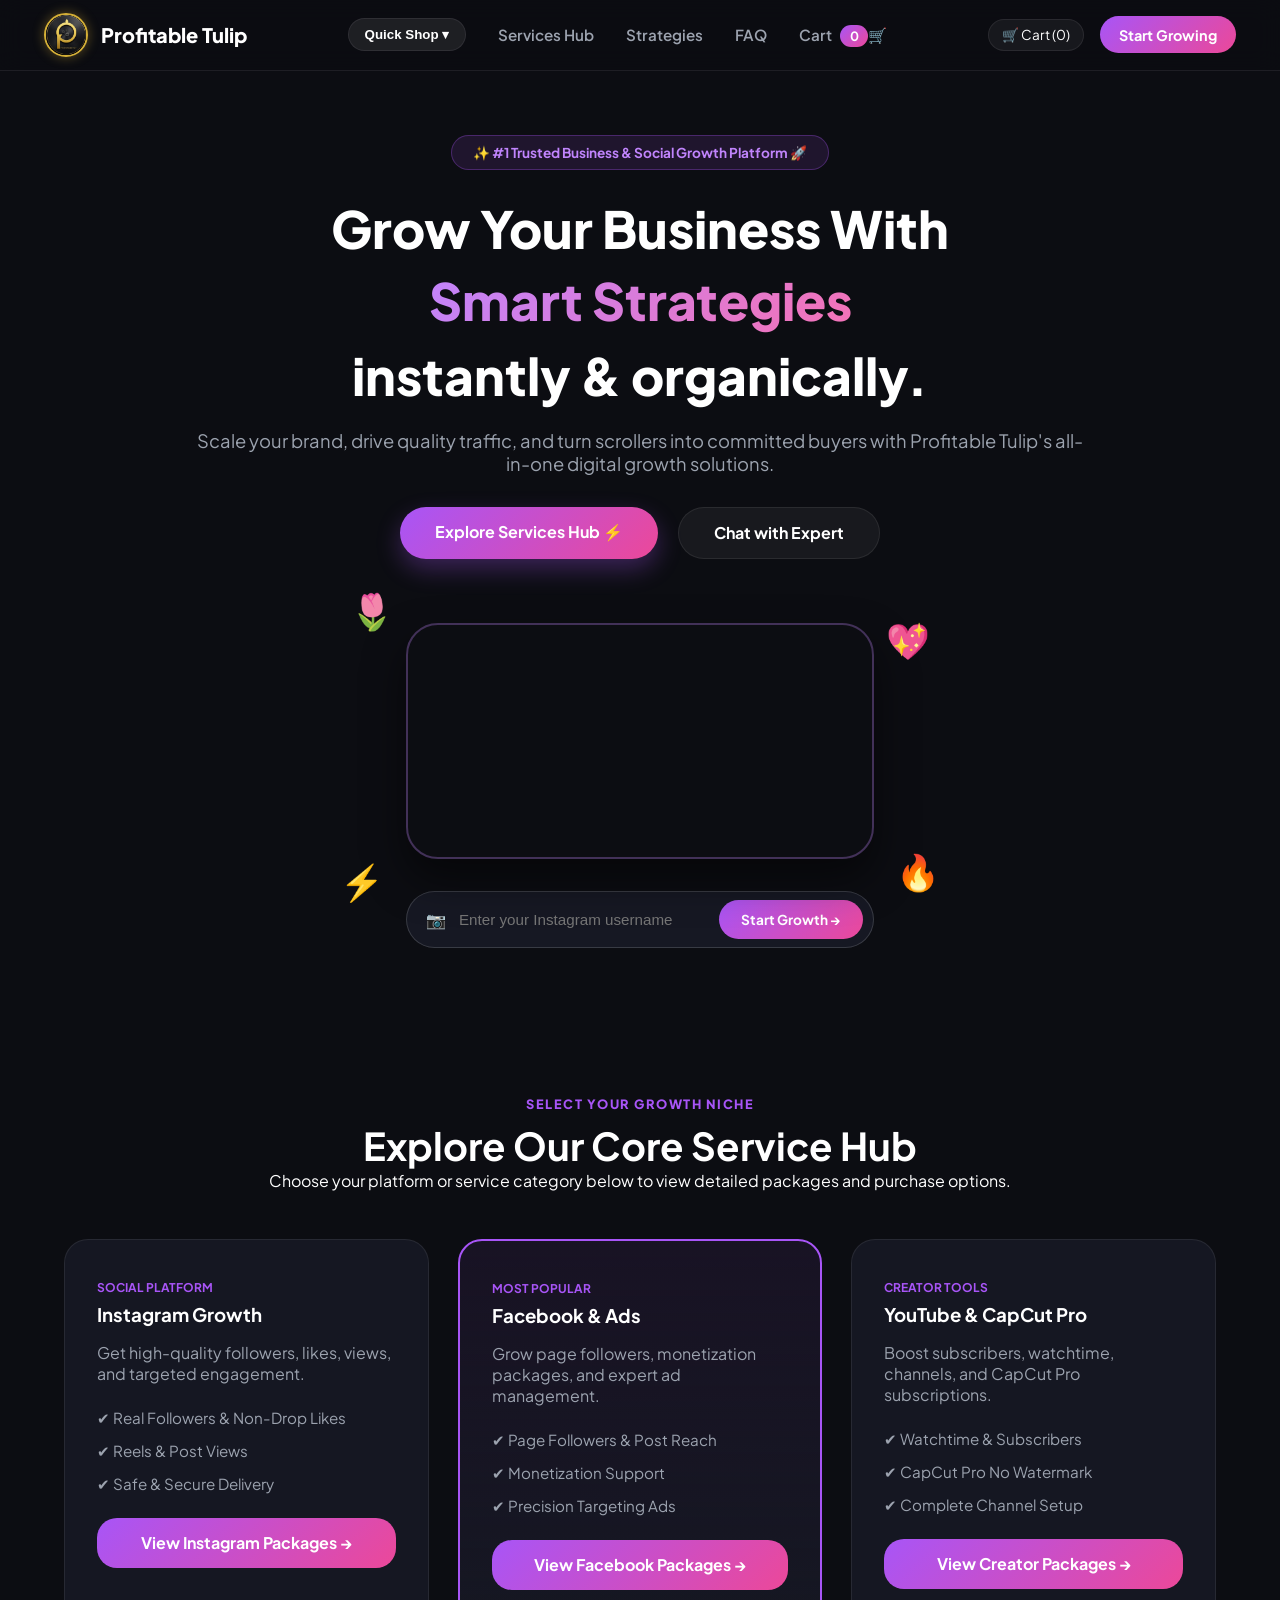
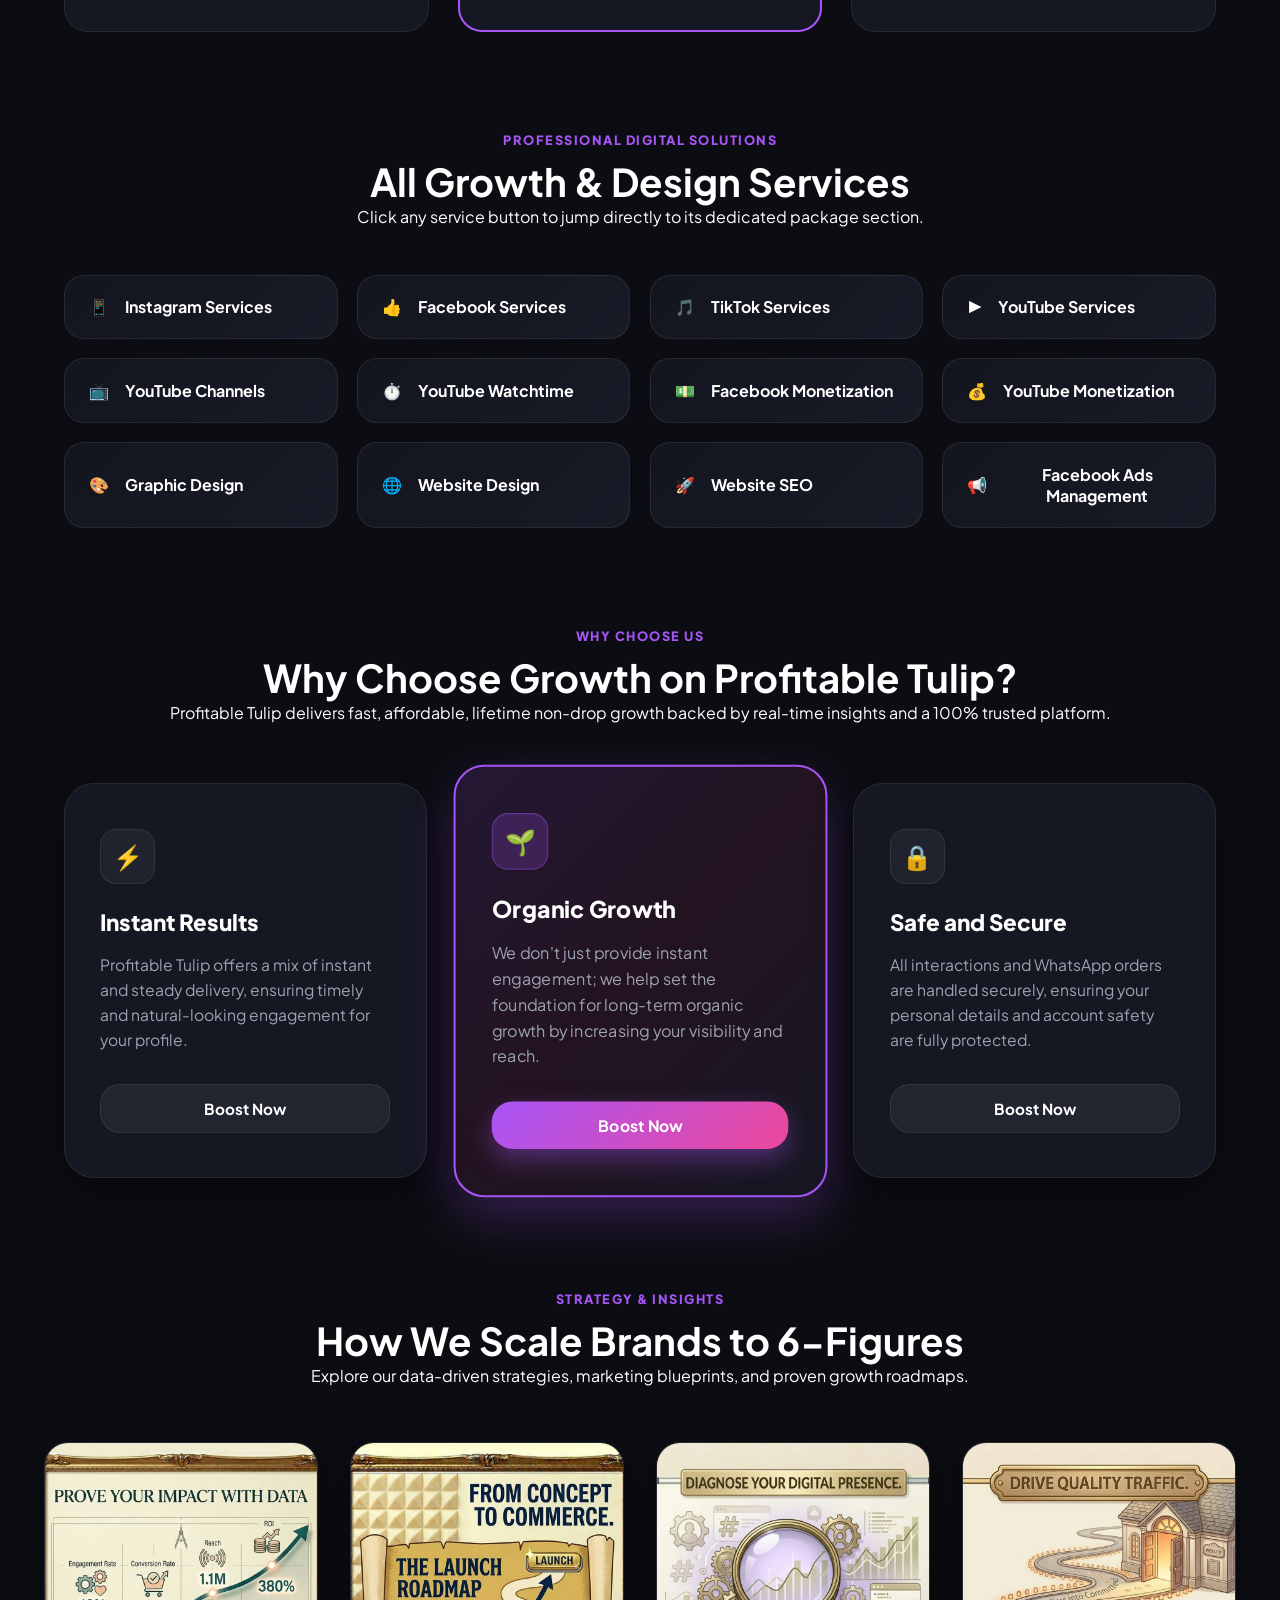
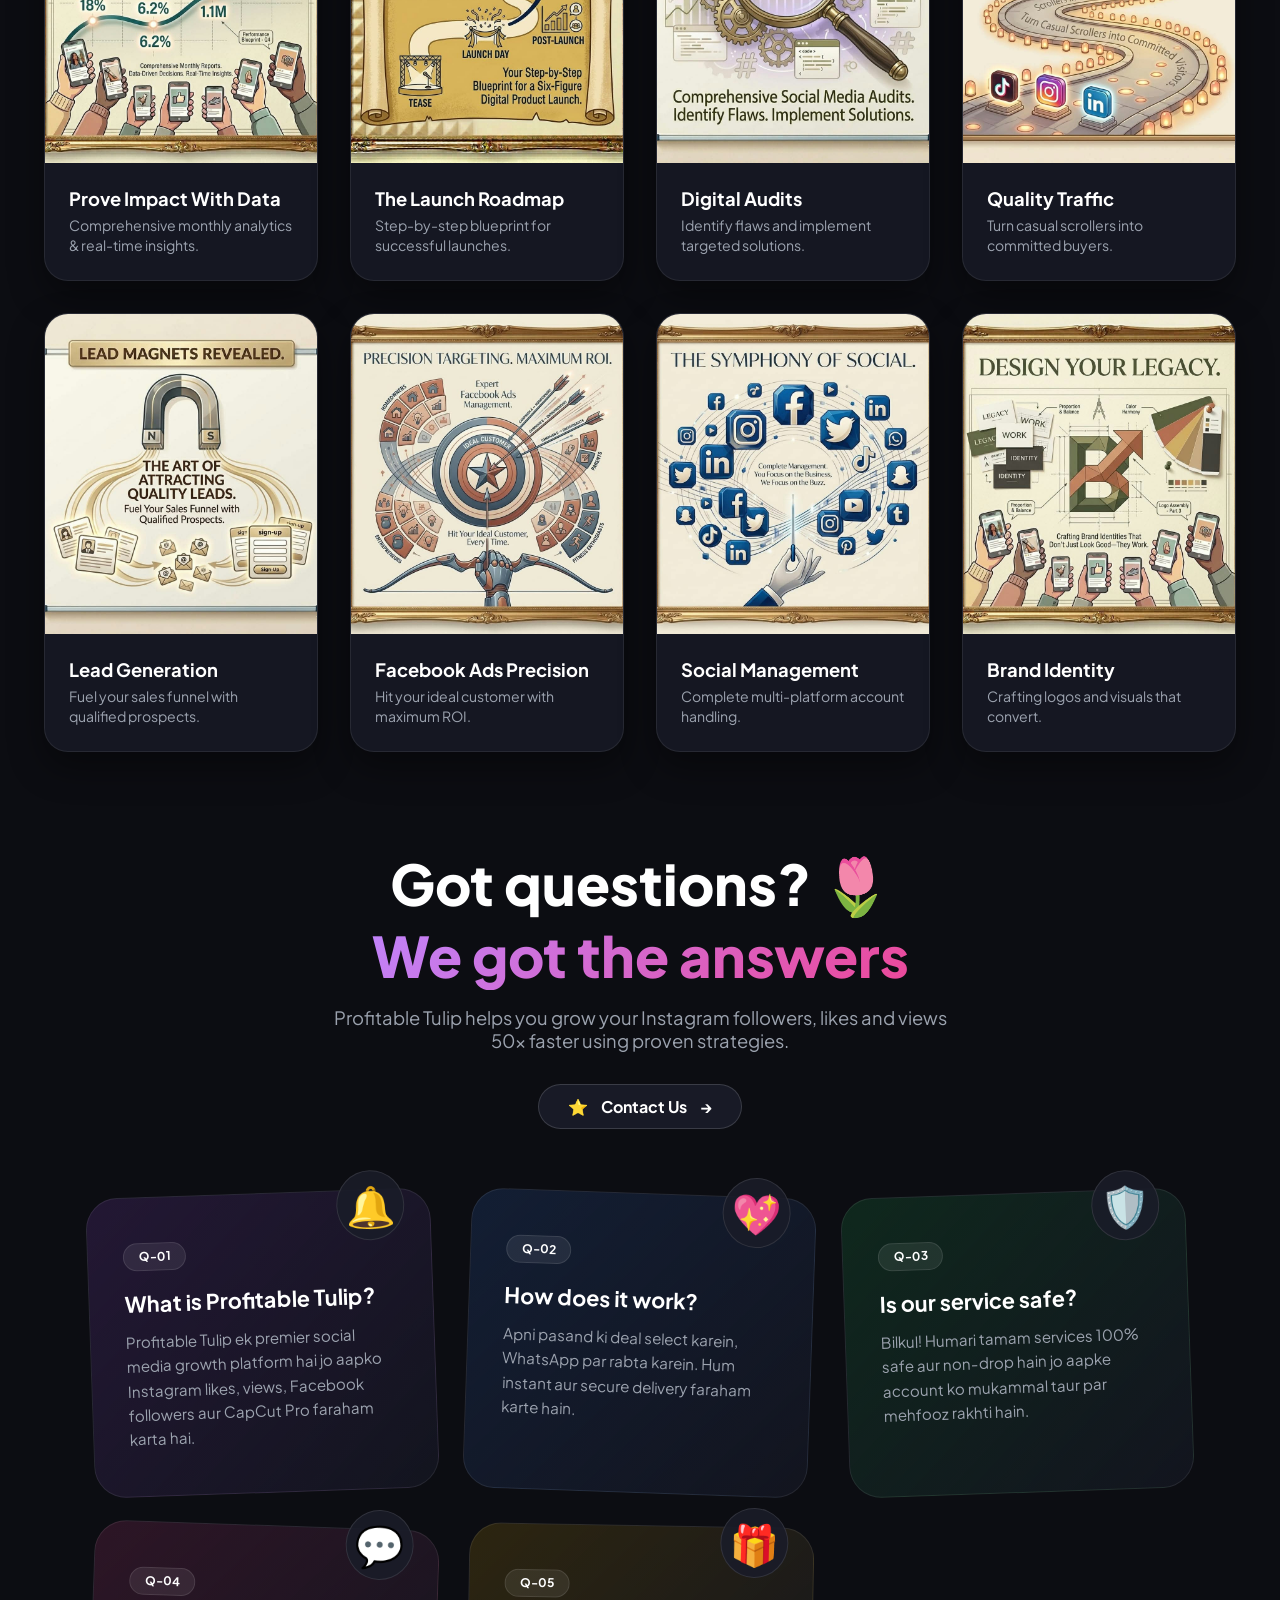
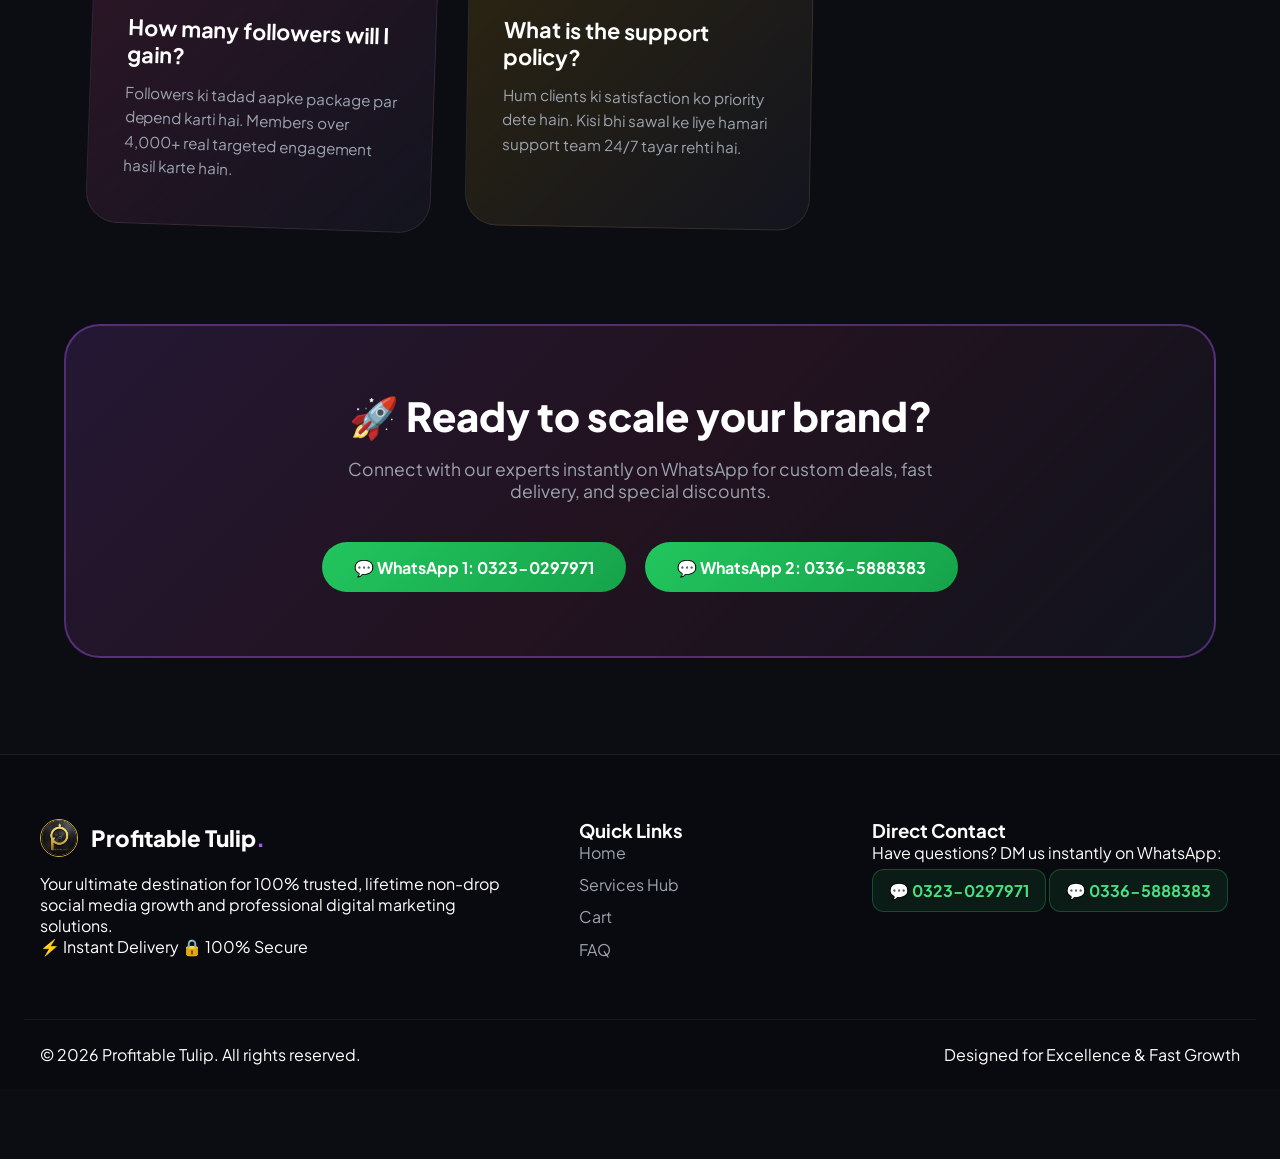
==== index.html @ 0162b762 "Update index.html" ====
<!DOCTYPE html>
<html lang="en">
<head>
  <meta charset="UTF-8">
  <meta name="viewport" content="width=device-width, initial-scale=1.0">
  <title>Profitable Tulip | Boost Your Social Media Growth</title>
  <link rel="stylesheet" href="style.css">
  <link rel="preconnect" href="https://fonts.googleapis.com">
  <link rel="preconnect" href="https://fonts.gstatic.com" crossorigin>
  <link href="https://fonts.googleapis.com/css2?family=Plus+Jakarta+Sans:wght@400;500;600;700;800&display=swap" rel="stylesheet">
</head>
<body>

  <!-- Navigation -->
  <header>
    <nav class="nav-container">
      <a href="index.html" class="logo-link">
        <div class="logo">
          <!-- Exact Logo Image -->
          <img src="logo.png" alt="Profitable Tulip Logo" class="brand-logo-img">
          <h2>Profitable Tulip</h2>
        </div>
      </a>

      <!-- Mobile Menu Hamburger Button -->
      <button class="mobile-menu-btn" id="mobile-menu-toggle" aria-label="Toggle Navigation">
        <span></span>
        <span></span>
        <span></span>
      </button>

      <div class="nav-links" id="nav-menu">
        <div class="dropdown">
          <button class="dropbtn">Quick Shop ▾</button>
          <div class="dropdown-content">
            <a href="services.html" class="service-box"><span>📱</span> Instagram Services</a>
            <a href="services.html" class="service-box"><span>👍</span> Facebook Services</a>
            <a href="services.html" class="service-box"><span>🎵</span> TikTok Services</a>
            <a href="services.html" class="service-box"><span>▶️</span> YouTube Services</a>
          </div>
        </div>
        <a href="services.html">Services Hub</a>
        <a href="#poster-gallery">Strategies</a>
        <a href="#faq">FAQ</a>
        <a href="cart.html">Cart <span id="cart-counter" class="cart-count-badge">0</span>🛒</a>
        <a href="https://wa.me/923230297971" target="_blank" class="mobile-cta-btn">Start Growing ⚡</a>
      </div>

      <div class="header-actions">
        <a href="cart.html" class="rating-badge" style="text-decoration: none; color: #fff;">🛒 Cart (<span id="cart-counter-2">0</span>)</a>
        <a href="https://wa.me/923230297971" target="_blank" class="btn-primary">Start Growing</a>
      </div>
    </nav>
  </header>

  <main id="main">
    
    <!-- Hero Section -->
    <section class="hero-section">
      <div class="hero-content">
        <div class="hero-badge">✨ #1 Trusted Business & Social Growth Platform 🚀</div>
        
        <h1 class="hero-flip-title">
          <span class="title-top">Grow Your Business With</span>
          <div class="flip-container">
            <span class="flip-text active">Smart Strategies</span>
            <span class="flip-text">Verified Reach</span>
            <span class="flip-text">High-End Branding</span>
            <span class="flip-text">Expert Marketing</span>
          </div>
          <span class="title-bottom">instantly & organically.</span>
        </h1>

        <p>Scale your brand, drive quality traffic, and turn scrollers into committed buyers with Profitable Tulip's all-in-one digital growth solutions.</p>

        <div class="hero-cta-group">
          <a href="#services-category" class="btn-hero-primary">Explore Services Hub ⚡</a>
          <a href="https://wa.me/923230297971" target="_blank" class="btn-hero-secondary">Chat with Expert</a>
        </div>

        <!-- 3D Video Replacement Section -->
        <div class="interactive-mockup-wrapper" style="margin-top: 3rem;">
          <div class="floating-element shape-1">🌷</div>
          <div class="floating-element heart-1">💖</div>
          <div class="floating-element shape-2">⚡</div>
          <div class="floating-element heart-2">🔥</div>

          <div class="phone-mockup-card" style="padding: 0; overflow: hidden; background: transparent; border: 2px solid rgba(192, 132, 252, 0.3); box-shadow: 0 20px 40px rgba(0,0,0,0.5);">
            <video autoplay muted loop playsinline style="width: 100%; height: auto; display: block; border-radius: 16px;">
              <source src="WhatsApp Video 2026-11-03 at 3.28.57 PM.mp4" type="video/mp4">
              Your browser does not support the video tag.
            </video>
          </div>

          <div class="growth-input-box" style="margin-top: 2rem;">
            <span>📷</span>
            <input type="text" placeholder="Enter your Instagram username">
            <a href="https://wa.me/923230297971" target="_blank" class="input-btn">Start Growth →</a>
          </div>
        </div>

      </div>
    </section>

    <!-- Interactive Services Category Hub -->
    <section id="services-category" class="pricing-section">
      <div class="section-header">
        <span class="sub-title">SELECT YOUR GROWTH NICHE</span>
        <h2>Explore Our Core Service Hub</h2>
        <p>Choose your platform or service category below to view detailed packages and purchase options.</p>
      </div>

      <div class="pricing-grid">
        <div class="price-card">
          <div class="card-tag">SOCIAL PLATFORM</div>
          <h3>Instagram Growth</h3>
          <p style="color: var(--text-gray); margin: 1rem 0;">Get high-quality followers, likes, views, and targeted engagement.</p>
          <ul style="text-align: left; margin: 1.5rem 0;">
            <li>✔ Real Followers & Non-Drop Likes</li>
            <li>✔ Reels & Post Views</li>
            <li>✔ Safe & Secure Delivery</li>
          </ul>
          <a href="services.html" class="card-btn primary">View Instagram Packages →</a>
        </div>

        <div class="price-card featured">
          <div class="card-tag popular">MOST POPULAR</div>
          <h3>Facebook & Ads</h3>
          <p style="color: var(--text-gray); margin: 1rem 0;">Grow page followers, monetization packages, and expert ad management.</p>
          <ul style="text-align: left; margin: 1.5rem 0;">
            <li>✔ Page Followers & Post Reach</li>
            <li>✔ Monetization Support</li>
            <li>✔ Precision Targeting Ads</li>
          </ul>
          <a href="services.html" class="card-btn primary">View Facebook Packages →</a>
        </div>

        <div class="price-card">
          <div class="card-tag">CREATOR TOOLS</div>
          <h3>YouTube & CapCut Pro</h3>
          <p style="color: var(--text-gray); margin: 1rem 0;">Boost subscribers, watchtime, channels, and CapCut Pro subscriptions.</p>
          <ul style="text-align: left; margin: 1.5rem 0;">
            <li>✔ Watchtime & Subscribers</li>
            <li>✔ CapCut Pro No Watermark</li>
            <li>✔ Complete Channel Setup</li>
          </ul>
          <a href="services.html" class="card-btn primary">View Creator Packages →</a>
        </div>
      </div>
    </section>

    <!-- Clickable All Services Navigation Section -->
    <section id="other-services" class="services-section-beautified">
      <div class="section-header">
        <span class="sub-title">PROFESSIONAL DIGITAL SOLUTIONS</span>
        <h2>All Growth & Design Services</h2>
        <p>Click any service button to jump directly to its dedicated package section.</p>
      </div>
      <div class="services-modern-grid">
        <a href="services.html" class="service-box"><span>📱</span> Instagram Services</a>
        <a href="services.html" class="service-box"><span>👍</span> Facebook Services</a>
        <a href="services.html" class="service-box"><span>🎵</span> TikTok Services</a>
        <a href="services.html" class="service-box"><span>▶️</span> YouTube Services</a>
        <a href="services.html" class="service-box"><span>📺</span> YouTube Channels</a>
        <a href="services.html" class="service-box"><span>⏱️</span> YouTube Watchtime</a>
        <a href="services.html" class="service-box"><span>💵</span> Facebook Monetization</a>
        <a href="services.html" class="service-box"><span>💰</span> YouTube Monetization</a>
        <a href="services.html" class="service-box"><span>🎨</span> Graphic Design</a>
        <a href="services.html" class="service-box"><span>🌐</span> Website Design</a>
        <a href="services.html" class="service-box"><span>🚀</span> Website SEO</a>
        <a href="services.html" class="service-box"><span>📢</span> Facebook Ads Management</a>
      </div>
    </section>

    <!-- Why Choose Profitable Tulip Section -->
    <section class="why-choose-section">
      <div class="section-header">
        <span class="sub-title">WHY CHOOSE US</span>
        <h2>Why Choose Growth on Profitable Tulip?</h2>
        <p>Profitable Tulip delivers fast, affordable, lifetime non-drop growth backed by real-time insights and a 100% trusted platform.</p>
      </div>

      <div class="why-choose-grid">
        <div class="why-card">
          <div class="why-icon-box">⚡</div>
          <h3>Instant Results</h3>
          <p>Profitable Tulip offers a mix of instant and steady delivery, ensuring timely and natural-looking engagement for your profile.</p>
          <a href="https://wa.me/923230297971" target="_blank" class="why-btn">Boost Now</a>
        </div>

        <div class="why-card featured-glow">
          <div class="why-icon-box highlight-icon">🌱</div>
          <h3>Organic Growth</h3>
          <p>We don't just provide instant engagement; we help set the foundation for long-term organic growth by increasing your visibility and reach.</p>
          <a href="https://wa.me/923230297971" target="_blank" class="why-btn primary-btn">Boost Now</a>
        </div>

        <div class="why-card">
          <div class="why-icon-box">🔒</div>
          <h3>Safe and Secure</h3>
          <p>All interactions and WhatsApp orders are handled securely, ensuring your personal details and account safety are fully protected.</p>
          <a href="https://wa.me/923230297971" target="_blank" class="why-btn">Boost Now</a>
        </div>
      </div>
    </section>

    <!-- Poster Gallery Showcase (All 8 Posters) -->
    <section id="poster-gallery" class="gallery-showcase-section">
      <div class="section-header">
        <span class="sub-title">STRATEGY & INSIGHTS</span>
        <h2>How We Scale Brands to 6-Figures</h2>
        <p>Explore our data-driven strategies, marketing blueprints, and proven growth roadmaps.</p>
      </div>

      <div class="poster-gallery-grid">
        <div class="poster-card">
          <div class="poster-img-wrapper"><img src="poster1.jpg" alt="Prove Impact With Data"></div>
          <div class="poster-info"><h3>Prove Impact With Data</h3><p>Comprehensive monthly analytics & real-time insights.</p></div>
        </div>

        <div class="poster-card">
          <div class="poster-img-wrapper"><img src="poster2.jpg" alt="The Launch Roadmap"></div>
          <div class="poster-info"><h3>The Launch Roadmap</h3><p>Step-by-step blueprint for successful launches.</p></div>
        </div>

        <div class="poster-card">
          <div class="poster-img-wrapper"><img src="poster3.jpg" alt="Digital Audits"></div>
          <div class="poster-info"><h3>Digital Audits</h3><p>Identify flaws and implement targeted solutions.</p></div>
        </div>

        <div class="poster-card">
          <div class="poster-img-wrapper"><img src="poster4.jpg" alt="Quality Traffic"></div>
          <div class="poster-info"><h3>Quality Traffic</h3><p>Turn casual scrollers into committed buyers.</p></div>
        </div>

        <div class="poster-card">
          <div class="poster-img-wrapper"><img src="poster5.jpg" alt="Lead Generation"></div>
          <div class="poster-info"><h3>Lead Generation</h3><p>Fuel your sales funnel with qualified prospects.</p></div>
        </div>

        <div class="poster-card">
          <div class="poster-img-wrapper"><img src="poster6.jpg" alt="Facebook Ads Precision"></div>
          <div class="poster-info"><h3>Facebook Ads Precision</h3><p>Hit your ideal customer with maximum ROI.</p></div>
        </div>

        <div class="poster-card">
          <div class="poster-img-wrapper"><img src="poster7.jpg" alt="Social Management"></div>
          <div class="poster-info"><h3>Social Management</h3><p>Complete multi-platform account handling.</p></div>
        </div>

        <div class="poster-card">
          <div class="poster-img-wrapper"><img src="poster8.jpg" alt="Brand Identity"></div>
          <div class="poster-info"><h3>Brand Identity</h3><p>Crafting logos and visuals that convert.</p></div>
        </div>
      </div>
    </section>

    <!-- FAQ Section -->
    <section id="faq" class="upgrow-faq-section">
      <div class="faq-main-header">
        <h2>Got questions? <span class="badge-icon">🌷</span><br>
          <span class="circled-text">We got the answers</span>
        </h2>
        <p>Profitable Tulip helps you grow your Instagram followers, likes and views 50x faster using proven strategies.</p>
        
        <div class="faq-contact-pill">
          <span class="star-icon">⭐</span>
          <span>Contact Us</span>
          <span class="arrow-icon">→</span>
        </div>
      </div>

      <div class="upgrow-cards-wrapper">
        <div class="upgrow-card card-rotate-left bg-light-purple">
          <div class="floating-badge-3d">🔔</div>
          <div class="q-pill">Q-01</div>
          <h3>What is Profitable Tulip?</h3>
          <p>Profitable Tulip ek premier social media growth platform hai jo aapko Instagram likes, views, Facebook followers aur CapCut Pro faraham karta hai.</p>
        </div>

        <div class="upgrow-card card-rotate-right bg-light-blue">
          <div class="floating-badge-3d">💖</div>
          <div class="q-pill">Q-02</div>
          <h3>How does it work?</h3>
          <p>Apni pasand ki deal select karein, WhatsApp par rabta karein. Hum instant aur secure delivery faraham karte hain.</p>
        </div>

        <div class="upgrow-card card-rotate-left bg-light-green">
          <div class="floating-badge-3d">🛡️</div>
          <div class="q-pill">Q-03</div>
          <h3>Is our service safe?</h3>
          <p>Bilkul! Humari tamam services 100% safe aur non-drop hain jo aapke account ko mukammal taur par mehfooz rakhti hain.</p>
        </div>

        <div class="upgrow-card card-rotate-right bg-light-pink">
          <div class="floating-badge-3d">💬</div>
          <div class="q-pill">Q-04</div>
          <h3>How many followers will I gain?</h3>
          <p>Followers ki tadad aapke package par depend karti hai. Members over 4,000+ real targeted engagement hasil karte hain.</p>
        </div>

        <div class="upgrow-card card-rotate-center bg-light-cream">
          <div class="floating-badge-3d">🎁</div>
          <div class="q-pill">Q-05</div>
          <h3>What is the support policy?</h3>
          <p>Hum clients ki satisfaction ko priority dete hain. Kisi bhi sawal ke liye hamari support team 24/7 tayar rehti hai.</p>
        </div>
      </div>
    </section>

    <!-- CTA Section -->
    <section class="cta-beautified-section">
      <div class="cta-beautified-card">
        <h2>🚀 Ready to scale your brand?</h2>
        <p>Connect with our experts instantly on WhatsApp for custom deals, fast delivery, and special discounts.</p>
        <div class="cta-buttons-flex">
          <a href="https://wa.me/923230297971" target="_blank" class="cta-whatsapp-pill">💬 WhatsApp 1: 0323-0297971</a>
          <a href="https://wa.me/923365888383" target="_blank" class="cta-whatsapp-pill">💬 WhatsApp 2: 0336-5888383</a>
        </div>
      </div>
    </section>
  </main>

  <!-- Footer -->
  <footer class="modern-footer">
    <div class="footer-container">
      <div class="footer-brand-col">
        <div class="footer-logo">
          <img src="logo.png" alt="Logo" class="footer-logo-img">
          <h2>Profitable Tulip<span class="dot">.</span></h2>
        </div>
        <p>Your ultimate destination for 100% trusted, lifetime non-drop social media growth and professional digital marketing solutions.</p>
        <div class="footer-social-badges">
          <span class="badge-tag">⚡ Instant Delivery</span>
          <span class="badge-tag">🔒 100% Secure</span>
        </div>
      </div>

      <div class="footer-links-col">
        <h3>Quick Links</h3>
        <ul>
          <li><a href="index.html">Home</a></li>
          <li><a href="services.html">Services Hub</a></li>
          <li><a href="cart.html">Cart</a></li>
          <li><a href="#faq">FAQ</a></li>
        </ul>
      </div>

      <div class="footer-contact-col">
        <h3>Direct Contact</h3>
        <p class="footer-desc">Have questions? DM us instantly on WhatsApp:</p>
        <div class="footer-whatsapp-box">
          <a href="https://wa.me/923230297971" target="_blank" class="footer-wa-link">💬 0323-0297971</a>
          <a href="https://wa.me/923365888383" target="_blank" class="footer-wa-link">💬 0336-5888383</a>
        </div>
      </div>
    </div>

    <div class="footer-bottom">
      <div class="footer-bottom-container">
        <p>&copy; 2026 Profitable Tulip. All rights reserved.</p>
        <p class="designer-credit">Designed for Excellence & Fast Growth</p>
      </div>
    </div>
  </footer>

  <script src="script.js"></script>
</body>
</html>
---- style.css ----
:root {
  --bg-main: #0c0d12;
  --bg-card: #151722;
  --primary-glow: #a855f7;
  --pink-glow: #ec4899;
  --gold-primary: #d4af37;
  --gold-glow: #facc15;
  --text-white: #ffffff;
  --text-gray: #9ca3af;
  --border-light: rgba(255, 255, 255, 0.08);
}

* {
  margin: 0;
  padding: 0;
  box-sizing: border-box;
}

body {
  font-family: 'Plus Jakarta Sans', sans-serif;
  background-color: var(--bg-main);
  color: var(--text-white);
  padding-bottom: 70px;
  overflow-x: hidden;
}

/* Header & Navbar */
header {
  position: sticky;
  top: 0;
  z-index: 1000;
  background: rgba(12, 13, 18, 0.92);
  backdrop-filter: blur(12px);
  border-bottom: 1px solid var(--border-light);
}

.nav-container {
  max-width: 1240px;
  margin: 0 auto;
  padding: 0.8rem 1.5rem;
  display: flex;
  align-items: center;
  justify-content: space-between;
}

.logo-link { text-decoration: none; }
.logo { display: flex; align-items: center; gap: 0.8rem; }
.logo h2 { font-size: 1.25rem; font-weight: 800; color: #fff; }

/* Gold Circle Logo Styling */
.gold-circle-logo {
  width: 44px;
  height: 44px;
  border-radius: 50%;
  background: radial-gradient(circle, #2a2208 0%, #0d0b03 100%);
  border: 2px solid var(--gold-primary);
  box-shadow: 0 0 12px rgba(212, 175, 55, 0.4);
  display: flex;
  align-items: center;
  justify-content: center;
  position: relative;
  flex-shrink: 0;
}

.gold-circle-logo.mini {
  width: 36px;
  height: 36px;
  border-width: 1.5px;
}

.logo-inner-badge {
  display: flex;
  align-items: center;
  justify-content: center;
  position: relative;
}

.logo-arrow {
  position: absolute;
  top: -12px;
  color: var(--gold-glow);
  font-size: 0.75rem;
  font-weight: 900;
}

.logo-p-symbol {
  font-family: 'Plus Jakarta Sans', sans-serif;
  font-weight: 900;
  font-size: 1.3rem;
  background: linear-gradient(135deg, #ffe58f, #d4af37);
  -webkit-background-clip: text;
  -webkit-text-fill-color: transparent;
  line-height: 1;
}

.social-mini-icons {
  position: absolute;
  display: flex;
  gap: 1px;
  font-size: 0.4rem;
  opacity: 0.8;
  bottom: -6px;
}

/* Nav Links & Desktop Actions */
.nav-links {
  display: flex;
  align-items: center;
  gap: 2rem;
}

.nav-links a {
  color: var(--text-gray);
  text-decoration: none;
  font-weight: 600;
  font-size: 0.95rem;
  transition: 0.2s;
}

.nav-links a:hover { color: #fff; }

.mobile-cta-btn { display: none; }

.dropdown { position: relative; display: inline-block; }
.dropbtn {
  background: rgba(255, 255, 255, 0.08);
  color: #fff;
  padding: 0.5rem 1rem;
  border-radius: 20px;
  border: 1px solid var(--border-light);
  font-weight: 600;
  cursor: pointer;
}
.dropdown-content {
  display: none;
  position: absolute;
  background-color: #1a1c29;
  min-width: 200px;
  border-radius: 16px;
  padding: 0.8rem;
  box-shadow: 0 10px 30px rgba(0,0,0,0.5);
  border: 1px solid var(--border-light);
  top: 100%;
  left: 0;
  z-index: 100;
}
.dropdown:hover .dropdown-content { display: block; }
.dropdown-content a {
  padding: 0.6rem 0.8rem;
  display: block;
  border-radius: 8px;
  color: var(--text-gray);
  text-decoration: none;
}
.dropdown-content a:hover { background: rgba(255, 255, 255, 0.05); color: #fff; }

.header-actions { display: flex; align-items: center; gap: 1rem; }
.rating-badge {
  background: rgba(255, 255, 255, 0.05);
  border: 1px solid var(--border-light);
  padding: 0.4rem 0.8rem;
  border-radius: 20px;
  font-size: 0.85rem;
}
.btn-primary {
  background: linear-gradient(135deg, var(--primary-glow), var(--pink-glow));
  color: #fff;
  padding: 0.6rem 1.2rem;
  border-radius: 20px;
  text-decoration: none;
  font-weight: 700;
  font-size: 0.9rem;
}

/* Mobile Hamburger Toggle Button */
.mobile-menu-btn {
  display: none;
  background: transparent;
  border: none;
  cursor: pointer;
  flex-direction: column;
  gap: 5px;
  padding: 5px;
  z-index: 1001;
}

.mobile-menu-btn span {
  width: 25px;
  height: 3px;
  background-color: var(--text-white);
  border-radius: 2px;
  transition: all 0.3s ease;
}

.mobile-menu-btn.active span:nth-child(1) { transform: translateY(8px) rotate(45deg); }
.mobile-menu-btn.active span:nth-child(2) { opacity: 0; }
.mobile-menu-btn.active span:nth-child(3) { transform: translateY(-8px) rotate(-45deg); }

/* --- Hero Title & Flip Container Fix --- */
.hero-section {
  padding: 4rem 1.5rem 3rem;
  text-align: center;
  max-width: 950px;
  margin: 0 auto;
}

.hero-badge {
  display: inline-block;
  background: rgba(168, 85, 247, 0.12);
  color: #c084fc;
  border: 1px solid rgba(168, 85, 247, 0.3);
  padding: 0.5rem 1.3rem;
  border-radius: 30px;
  font-size: 0.85rem;
  font-weight: 700;
  margin-bottom: 1.5rem;
}

.hero-flip-title {
  font-size: 3.2rem;
  font-weight: 800;
  line-height: 1.35;
  color: #fff;
  margin-bottom: 1.2rem;
  display: flex;
  flex-direction: column;
  align-items: center;
  justify-content: center;
  width: 100%;
}

.title-top, .title-bottom {
  display: block;
  white-space: normal;
}

.flip-container {
  display: block;
  position: relative;
  height: 1.4em;
  width: 100%;
  max-width: 600px;
  margin: 0.2rem auto;
  overflow: visible;
}

.flip-wrapper {
  display: inline-block;
  position: relative;
  color: #c084fc;
  min-width: 340px;
  text-align: left;
  vertical-align: bottom;
  height: 1.3em;
  overflow: visible;
}

.flip-text {
  position: absolute;
  left: 50%;
  top: 0;
  transform: translate(-50%, 25px);
  opacity: 0;
  visibility: hidden;
  transition: opacity 0.5s ease-in-out, transform 0.5s ease-in-out;
  background: linear-gradient(135deg, #c084fc, #f472b6);
  -webkit-background-clip: text;
  -webkit-text-fill-color: transparent;
  white-space: nowrap;
  font-size: 3.2rem;
  font-weight: 800;
}

.flip-text.active {
  opacity: 1;
  visibility: visible;
  transform: translate(-50%, 0);
}

.hero-content p {
  color: var(--text-gray);
  font-size: 1.15rem;
  margin-bottom: 2rem;
}

.hero-cta-group {
  display: flex;
  gap: 1.2rem;
  justify-content: center;
  flex-wrap: wrap;
  margin-bottom: 2rem;
}

.btn-hero-primary {
  background: linear-gradient(135deg, var(--primary-glow), var(--pink-glow));
  color: #fff;
  padding: 0.9rem 2.2rem;
  border-radius: 30px;
  text-decoration: none;
  font-weight: 700;
  box-shadow: 0 10px 25px rgba(168, 85, 247, 0.3);
}

.btn-hero-secondary {
  background: rgba(255, 255, 255, 0.05);
  border: 1px solid var(--border-light);
  color: #fff;
  padding: 0.9rem 2.2rem;
  border-radius: 30px;
  text-decoration: none;
  font-weight: 700;
}

/* Interactive Mockup */
.interactive-mockup-wrapper {
  position: relative;
  max-width: 500px;
  margin: 0 auto;
  padding: 1rem;
}

.phone-mockup-card {
  background: #181a26;
  border: 2px solid rgba(168, 85, 247, 0.3);
  border-radius: 32px;
  padding: 2rem 1.5rem;
  box-shadow: 0 20px 50px rgba(0, 0, 0, 0.6);
  position: relative;
  z-index: 5;
}

.mockup-header { text-align: center; margin-bottom: 1.5rem; }
.mockup-avatar { display: flex; justify-content: center; margin-bottom: 0.5rem; }

.mockup-stats {
  display: flex;
  justify-content: space-around;
  border-top: 1px solid rgba(255, 255, 255, 0.08);
  padding-top: 1rem;
}
.mockup-stats div strong { display: block; font-size: 1rem; color: #fff; }
.mockup-stats div span { font-size: 0.75rem; color: var(--text-gray); }

.floating-element {
  position: absolute;
  font-size: 2.2rem;
  z-index: 10;
  pointer-events: none;
  transition: transform 0.1s ease-out;
}
.shape-1 { top: -20px; left: -40px; }
.heart-1 { top: 10px; right: -40px; }
.shape-2 { bottom: 60px; left: -50px; }
.heart-2 { bottom: 70px; right: -50px; }

.growth-input-box {
  margin-top: 2rem;
  background: rgba(24, 26, 38, 0.9);
  border: 1px solid rgba(255, 255, 255, 0.15);
  backdrop-filter: blur(10px);
  padding: 0.5rem 0.6rem 0.5rem 1.2rem;
  border-radius: 40px;
  display: flex;
  align-items: center;
  gap: 0.8rem;
}
.growth-input-box input {
  background: transparent;
  border: none;
  outline: none;
  color: #fff;
  width: 100%;
  font-size: 0.95rem;
}
.input-btn {
  background: linear-gradient(135deg, #a855f7, #ec4899);
  color: #fff;
  text-decoration: none;
  padding: 0.7rem 1.4rem;
  border-radius: 30px;
  font-weight: 700;
  font-size: 0.85rem;
  white-space: nowrap;
}

/* Pricing Sections */
.pricing-section { max-width: 1200px; margin: 5rem auto; padding: 0 1.5rem; }
.section-header { text-align: center; margin-bottom: 3rem; }
.sub-title { color: var(--primary-glow); font-size: 0.8rem; font-weight: 800; letter-spacing: 1.5px; }
.section-header h2 { font-size: 2.4rem; color: #fff; margin-top: 0.5rem; }

.pricing-grid {
  display: grid;
  grid-template-columns: repeat(auto-fit, minmax(300px, 1fr));
  gap: 1.8rem;
}

.price-card {
  background: var(--bg-card);
  border: 1px solid var(--border-light);
  border-radius: 24px;
  padding: 2.5rem 2rem;
  position: relative;
  transition: 0.3s;
}
.price-card:hover { border-color: var(--primary-glow); transform: translateY(-5px); }
.price-card.featured {
  border: 2px solid var(--primary-glow);
  background: linear-gradient(180deg, rgba(168, 85, 247, 0.08) 0%, var(--bg-card) 100%);
}
.card-tag { font-size: 0.75rem; font-weight: 700; color: var(--primary-glow); margin-bottom: 0.5rem; }
.price { font-size: 2.2rem; font-weight: 800; margin: 1rem 0; color: #fff; }
.price-card ul { list-style: none; margin-bottom: 2rem; }
.price-card ul li { margin-bottom: 0.8rem; color: var(--text-gray); font-size: 0.95rem; }

.card-btn {
  display: block;
  text-align: center;
  background: rgba(255, 255, 255, 0.08);
  color: #fff;
  padding: 0.9rem;
  border-radius: 20px;
  text-decoration: none;
  font-weight: 700;
}
.card-btn.primary { background: linear-gradient(135deg, var(--primary-glow), var(--pink-glow)); }

/* Services Section & Clickable Service Buttons */
.services-section-beautified { max-width: 1200px; margin: 6rem auto; padding: 0 1.5rem; text-align: center; }
.services-modern-grid {
  display: grid;
  grid-template-columns: repeat(auto-fit, minmax(260px, 1fr));
  gap: 1.2rem;
  margin-top: 3rem;
}

.service-box {
  background: linear-gradient(135deg, rgba(21, 23, 34, 0.8), rgba(26, 28, 41, 0.9));
  border: 1px solid var(--border-light);
  padding: 1.3rem 1.5rem;
  border-radius: 20px;
  font-size: 1rem;
  font-weight: 700;
  display: flex;
  align-items: center;
  gap: 1rem;
  transition: all 0.3s cubic-bezier(0.175, 0.885, 0.32, 1.275);
  color: #fff;
  text-decoration: none;
  cursor: pointer;
}

.service-box:hover {
  border-color: var(--primary-glow);
  transform: translateY(-5px) scale(1.02);
  background: linear-gradient(135deg, rgba(168, 85, 247, 0.2), rgba(236, 72, 153, 0.15));
  box-shadow: 0 10px 25px rgba(168, 85, 247, 0.25);
  color: #fff;
}

/* FAQ Section & Fixed Hover Animation */
.upgrow-faq-section { max-width: 1200px; margin: 6rem auto; padding: 0 1.5rem; text-align: center; }
.faq-main-header h2 { font-size: 3.5rem; font-weight: 800; color: #fff; margin-bottom: 1rem; }
.circled-text {
  background: linear-gradient(135deg, #c084fc, #ec4899);
  -webkit-background-clip: text;
  -webkit-text-fill-color: transparent;
}
.faq-main-header p { color: var(--text-gray); font-size: 1.15rem; max-width: 650px; margin: 0 auto 2rem; }
.faq-contact-pill {
  display: inline-flex;
  align-items: center;
  gap: 0.8rem;
  background: #181a26;
  border: 1px solid rgba(255, 255, 255, 0.15);
  padding: 0.7rem 1.8rem;
  border-radius: 40px;
  color: #fff;
  font-weight: 700;
  margin-bottom: 4rem;
}

.upgrow-cards-wrapper {
  display: grid;
  grid-template-columns: repeat(3, 1fr);
  gap: 2rem;
  max-width: 1100px;
  margin: 0 auto;
}

.upgrow-card {
  border-radius: 32px;
  padding: 2.8rem 2.2rem;
  position: relative;
  text-align: left;
  border: 1px solid rgba(255, 255, 255, 0.08);
  transition: transform 0.4s cubic-bezier(0.175, 0.885, 0.32, 1.275), box-shadow 0.4s ease;
}

.upgrow-card:hover {
  transform: translateY(-8px) scale(1.02) rotate(0deg) !important;
  box-shadow: 0 25px 50px rgba(168, 85, 247, 0.25);
  border-color: rgba(168, 85, 247, 0.4);
}

.card-rotate-left { transform: rotate(-2deg); }
.card-rotate-right { transform: rotate(2deg); }
.card-rotate-center { transform: rotate(1deg); }

.bg-light-purple { background: linear-gradient(135deg, rgba(168, 85, 247, 0.15) 0%, #13151f 100%); }
.bg-light-blue { background: linear-gradient(135deg, rgba(59, 130, 246, 0.15) 0%, #13151f 100%); }
.bg-light-green { background: linear-gradient(135deg, rgba(34, 197, 94, 0.15) 0%, #13151f 100%); }
.bg-light-pink { background: linear-gradient(135deg, rgba(236, 72, 153, 0.15) 0%, #13151f 100%); }
.bg-light-cream { background: linear-gradient(135deg, rgba(234, 179, 8, 0.15) 0%, #13151f 100%); }

.floating-badge-3d {
  position: absolute;
  top: -20px;
  right: 25px;
  font-size: 2.5rem;
  background: rgba(26, 28, 41, 0.9);
  padding: 0.5rem;
  border-radius: 50%;
  border: 1px solid rgba(255, 255, 255, 0.1);
}
.q-pill {
  display: inline-block;
  background: rgba(255, 255, 255, 0.08);
  border: 1px solid rgba(255, 255, 255, 0.1);
  padding: 0.35rem 0.9rem;
  border-radius: 14px;
  font-size: 0.75rem;
  font-weight: 700;
  color: #fff;
  margin-bottom: 1.2rem;
}
.upgrow-card h3 { font-size: 1.35rem; font-weight: 700; color: #fff; margin-bottom: 0.8rem; }
.upgrow-card p { color: var(--text-gray); font-size: 0.95rem; line-height: 1.6; }

/* CTA Section */
.cta-beautified-section { max-width: 1200px; margin: 6rem auto; padding: 0 1.5rem; }
.cta-beautified-card {
  background: linear-gradient(135deg, rgba(168, 85, 247, 0.15), rgba(236, 72, 153, 0.1), rgba(17, 20, 29, 0.95));
  border: 2px solid rgba(168, 85, 247, 0.4);
  border-radius: 36px;
  padding: 4rem 2.5rem;
  text-align: center;
}
.cta-beautified-card h2 { font-size: 2.5rem; font-weight: 800; color: #fff; margin-bottom: 1rem; }
.cta-beautified-card p { color: var(--text-gray); font-size: 1.1rem; max-width: 650px; margin: 0 auto 2.5rem; }
.cta-buttons-flex { display: flex; gap: 1.2rem; justify-content: center; flex-wrap: wrap; }
.cta-whatsapp-pill {
  background: linear-gradient(135deg, #22c55e, #16a34a);
  color: #fff;
  padding: 0.9rem 2rem;
  border-radius: 30px;
  text-decoration: none;
  font-weight: 700;
}

/* Footer */
.modern-footer { background: #090a0f; border-top: 1px solid rgba(255, 255, 255, 0.08); padding: 4rem 1.5rem 1.5rem; margin-top: 5rem; }
.footer-container { max-width: 1200px; margin: 0 auto; display: grid; grid-template-columns: 2fr 1fr 1.5fr; gap: 3rem; margin-bottom: 3rem; }
.footer-brand-col h2 { color: #fff; font-size: 1.4rem; font-weight: 800; }
.footer-brand-col .dot { color: var(--primary-glow); }
.footer-links-col ul { list-style: none; }
.footer-links-col ul li { margin-bottom: 0.7rem; }
.footer-links-col ul li a { color: var(--text-gray); text-decoration: none; }
.footer-wa-link {
  background: rgba(34, 197, 94, 0.1);
  border: 1px solid rgba(34, 197, 94, 0.3);
  color: #4ade80;
  padding: 0.6rem 1rem;
  border-radius: 12px;
  text-decoration: none;
  font-weight: 700;
  display: inline-block;
  margin-top: 0.4rem;
}
.footer-bottom { border-top: 1px solid rgba(255, 255, 255, 0.05); padding-top: 1.5rem; text-align: center; }
.footer-bottom-container { max-width: 1200px; margin: 0 auto; display: flex; justify-content: space-between; flex-wrap: wrap; gap: 1rem; }

/* Smooth Scrolling Rule */
html {
  scroll-behavior: smooth;
}

/* Logo Image Styles */
.brand-logo-img {
  width: 44px;
  height: 44px;
  border-radius: 50%;
  object-fit: cover;
  border: 2px solid var(--gold-primary);
  box-shadow: 0 0 12px rgba(212, 175, 55, 0.4);
  flex-shrink: 0;
}

.mockup-logo-img {
  width: 50px;
  height: 50px;
  border-radius: 50%;
  object-fit: cover;
  border: 2px solid var(--gold-primary);
  box-shadow: 0 0 15px rgba(212, 175, 55, 0.5);
}

.footer-logo-img {
  width: 38px;
  height: 38px;
  border-radius: 50%;
  object-fit: cover;
  border: 1.5px solid var(--gold-primary);
}

.footer-logo {
  display: flex;
  align-items: center;
  gap: 0.8rem;
  margin-bottom: 1rem;
}

/* Why Choose Section */
.why-choose-section {
  max-width: 1200px;
  margin: 6rem auto;
  padding: 0 1.5rem;
  text-align: center;
}

.why-choose-grid {
  display: grid;
  grid-template-columns: repeat(auto-fit, minmax(320px, 1fr));
  gap: 2rem;
  margin-top: 3rem;
  align-items: center;
}

.why-card {
  background: var(--bg-card);
  border: 1px solid var(--border-light);
  border-radius: 30px;
  padding: 2.8rem 2.2rem;
  text-align: left;
  position: relative;
  transition: all 0.4s cubic-bezier(0.175, 0.885, 0.32, 1.275);
  box-shadow: 0 15px 35px rgba(0,0,0,0.4);
}

.why-card:hover {
  transform: translateY(-8px);
  border-color: rgba(168, 85, 247, 0.4);
}

.why-card.featured-glow {
  background: linear-gradient(135deg, rgba(168, 85, 247, 0.15) 0%, rgba(236, 72, 153, 0.1) 50%, var(--bg-card) 100%);
  border: 2px solid var(--primary-glow);
  box-shadow: 0 20px 50px rgba(168, 85, 247, 0.25);
  transform: scale(1.03);
}

.why-card.featured-glow:hover {
  transform: scale(1.05) translateY(-5px);
}

.why-icon-box {
  width: 55px;
  height: 55px;
  background: rgba(255, 255, 255, 0.05);
  border: 1px solid var(--border-light);
  border-radius: 16px;
  display: flex;
  align-items: center;
  justify-content: center;
  font-size: 1.5rem;
  margin-bottom: 1.5rem;
}

.highlight-icon {
  background: rgba(168, 85, 247, 0.2);
  border-color: rgba(168, 85, 247, 0.4);
}

.why-card h3 {
  font-size: 1.4rem;
  font-weight: 800;
  color: #fff;
  margin-bottom: 1rem;
}

.why-card p {
  color: var(--text-gray);
  font-size: 0.98rem;
  line-height: 1.6;
  margin-bottom: 2rem;
}

.why-btn {
  display: block;
  text-align: center;
  background: rgba(255, 255, 255, 0.06);
  border: 1px solid var(--border-light);
  color: #fff;
  padding: 0.85rem;
  border-radius: 20px;
  text-decoration: none;
  font-weight: 700;
  font-size: 0.95rem;
  transition: 0.3s;
}

.why-btn:hover {
  background: rgba(255, 255, 255, 0.12);
  border-color: rgba(255, 255, 255, 0.3);
}

.why-btn.primary-btn {
  background: linear-gradient(135deg, var(--primary-glow), var(--pink-glow));
  border: none;
  box-shadow: 0 10px 25px rgba(168, 85, 247, 0.4);
}

.why-btn.primary-btn:hover {
  opacity: 0.95;
  transform: translateY(-2px);
  box-shadow: 0 15px 30px rgba(168, 85, 247, 0.6);
}

/* Tulip Features Section */
.tulip-features-section {
  max-width: 1200px;
  margin: 6rem auto;
  padding: 0 1.5rem;
  text-align: center;
}

.tulip-features-grid {
  display: grid;
  grid-template-columns: repeat(auto-fit, minmax(340px, 1fr));
  gap: 1.8rem;
  margin-top: 3rem;
  text-align: left;
}

.feature-box {
  background: var(--bg-card);
  border: 1px solid var(--border-light);
  border-radius: 26px;
  padding: 2.2rem;
  display: flex;
  gap: 1.5rem;
  align-items: flex-start;
  transition: all 0.3s ease;
  box-shadow: 0 10px 30px rgba(0,0,0,0.3);
}

.feature-box:hover {
  transform: translateY(-5px);
  border-color: rgba(168, 85, 247, 0.4);
  background: linear-gradient(135deg, rgba(168, 85, 247, 0.05), var(--bg-card));
}

.feature-box.highlight-box {
  border: 2px solid rgba(168, 85, 247, 0.4);
  background: linear-gradient(135deg, rgba(168, 85, 247, 0.1), var(--bg-card));
}

.feature-icon-wrapper {
  width: 50px;
  height: 50px;
  background: rgba(168, 85, 247, 0.15);
  border: 1px solid rgba(168, 85, 247, 0.3);
  border-radius: 16px;
  display: flex;
  align-items: center;
  justify-content: center;
  font-size: 1.5rem;
  flex-shrink: 0;
}

.feature-content h3 {
  font-size: 1.2rem;
  font-weight: 700;
  color: #fff;
  margin-bottom: 0.6rem;
}

.feature-content p {
  color: var(--text-gray);
  font-size: 0.92rem;
  line-height: 1.6;
}

/* Poster Gallery Section */
.gallery-showcase-section {
  max-width: 1240px;
  margin: 6rem auto;
  padding: 0 1.5rem;
  text-align: center;
}

.poster-gallery-grid {
  display: grid;
  grid-template-columns: repeat(auto-fit, minmax(270px, 1fr));
  gap: 2rem;
  margin-top: 3.5rem;
}

.poster-card {
  background: var(--bg-card);
  border: 1px solid var(--border-light);
  border-radius: 24px;
  overflow: hidden;
  transition: all 0.4s cubic-bezier(0.175, 0.885, 0.32, 1.275);
  box-shadow: 0 15px 35px rgba(0, 0, 0, 0.4);
}

.poster-card:hover {
  transform: translateY(-10px) scale(1.02);
  border-color: var(--primary-glow);
  box-shadow: 0 20px 40px rgba(168, 85, 247, 0.25);
}

.poster-img-wrapper {
  width: 100%;
  height: 320px;
  overflow: hidden;
  position: relative;
  background: #10121a;
}

.poster-img-wrapper img {
  width: 100%;
  height: 100%;
  object-fit: cover;
  transition: transform 0.5s ease;
}

.poster-card:hover .poster-img-wrapper img {
  transform: scale(1.08);
}

.poster-info {
  padding: 1.5rem;
  text-align: left;
}

.poster-info h3 {
  font-size: 1.15rem;
  font-weight: 700;
  color: #fff;
  margin-bottom: 0.4rem;
}

.poster-info p {
  color: var(--text-gray);
  font-size: 0.88rem;
  line-height: 1.4;
}

/* Mobile Responsiveness */
@media (max-width: 900px) {
  .header-actions { display: none; }
  .mobile-menu-btn { display: flex; }
  
  .nav-links {
    display: none;
    position: absolute;
    top: 100%;
    left: 0;
    width: 100%;
    background: rgba(12, 13, 18, 0.98);
    backdrop-filter: blur(15px);
    flex-direction: column;
    padding: 2rem 1.5rem;
    gap: 1.5rem;
    border-bottom: 1px solid var(--border-light);
    box-shadow: 0 20px 40px rgba(0,0,0,0.8);
    z-index: 2000;
  }

  .nav-links.active {
    display: flex !important;
  }

  .mobile-cta-btn {
    display: inline-block;
    background: linear-gradient(135deg, var(--primary-glow), var(--pink-glow));
    color: #fff;
    padding: 0.8rem 1.5rem;
    border-radius: 25px;
    font-weight: 700;
    text-align: center;
  }

  .upgrow-cards-wrapper { grid-template-columns: 1fr; }
  .hero-flip-title { font-size: 2.2rem; }
  .flip-wrapper { min-width: 220px; }
  .footer-container { grid-template-columns: 1fr; gap: 2rem; }
  .floating-element { display: none; }
  .card-rotate-left, .card-rotate-right, .card-rotate-center { transform: rotate(0deg); }
  .why-card.featured-glow {
    transform: scale(1);
  }
  .why-card.featured-glow:hover {
    transform: translateY(-5px);
  }
}
/* --- Cart Badge & Counters --- */
.cart-count-badge {
  background: linear-gradient(135deg, var(--primary-glow), var(--pink-glow));
  color: #fff;
  padding: 0.2rem 0.6rem;
  border-radius: 50px;
  font-size: 0.8rem;
  font-weight: 700;
  margin-left: 0.3rem;
}

/* Category Grid Layout */
.category-block {
  margin-bottom: 4rem;
}
.category-title {
  font-size: 1.8rem;
  color: #fff;
  margin-bottom: 1.5rem;
  border-left: 4px solid var(--primary-glow);
  padding-left: 1rem;
}
@media (max-width: 768px) {
  .hero-flip-title, .flip-text {
    font-size: 2.1rem;
  }
  .flip-container {
    height: 1.3em;
  }
  .tulip-features-grid {
    grid-template-columns: 1fr;
  }
}

@media (max-width: 600px) {
  .poster-gallery-grid {
    grid-template-columns: 1fr;
  }
  .poster-img-wrapper {
    height: 350px;
  }
}
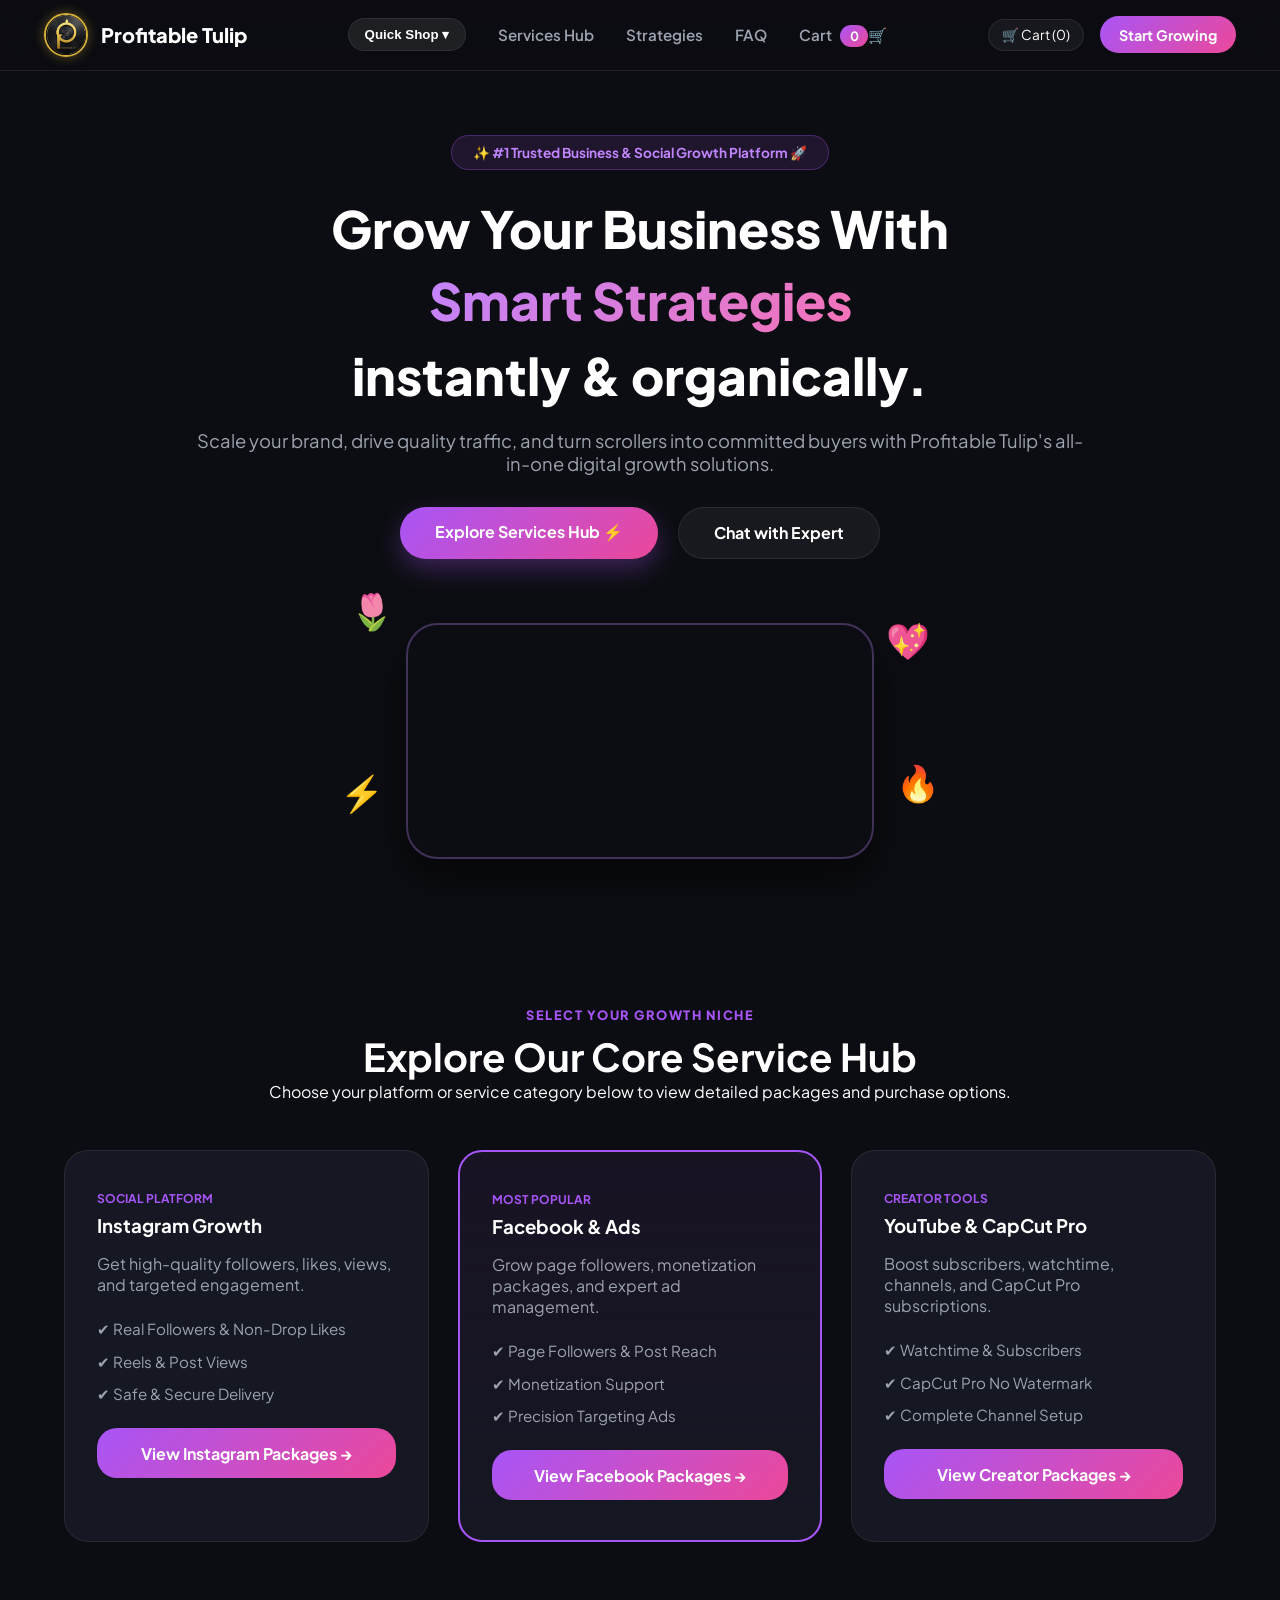
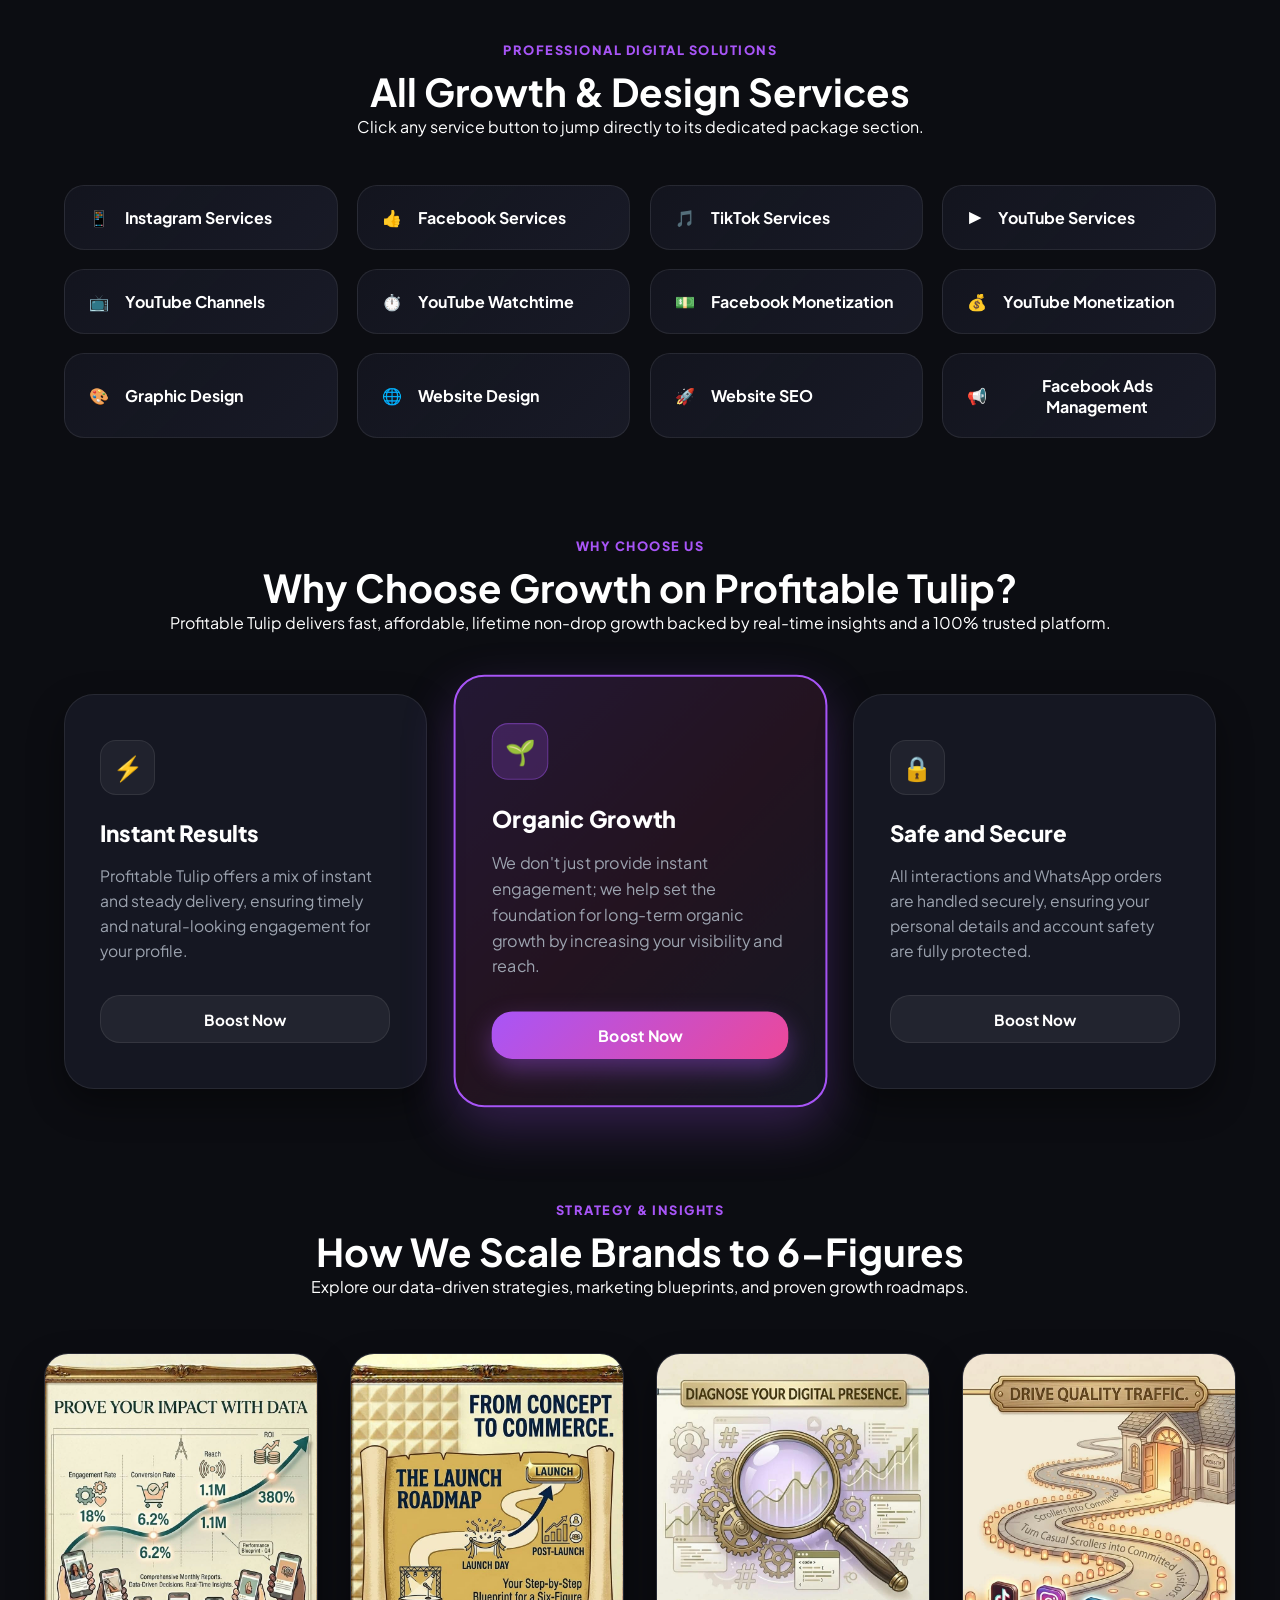
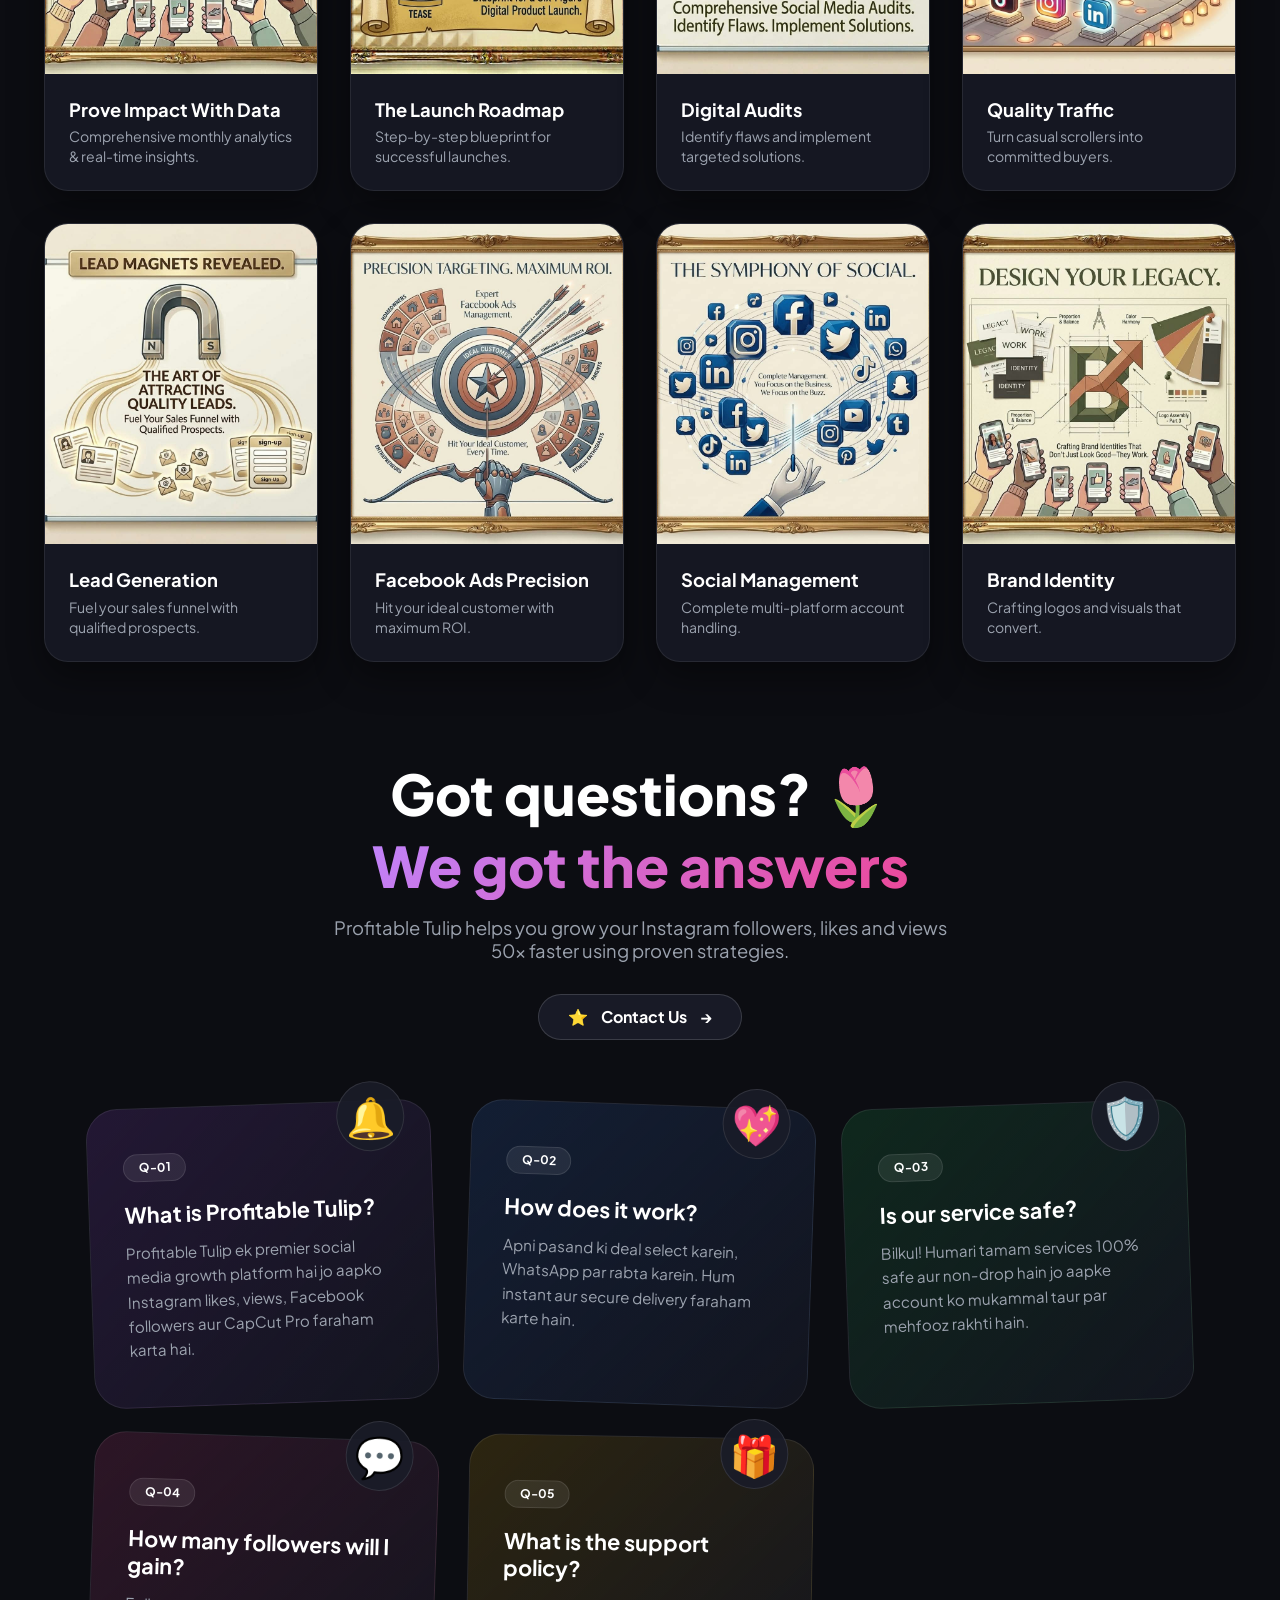
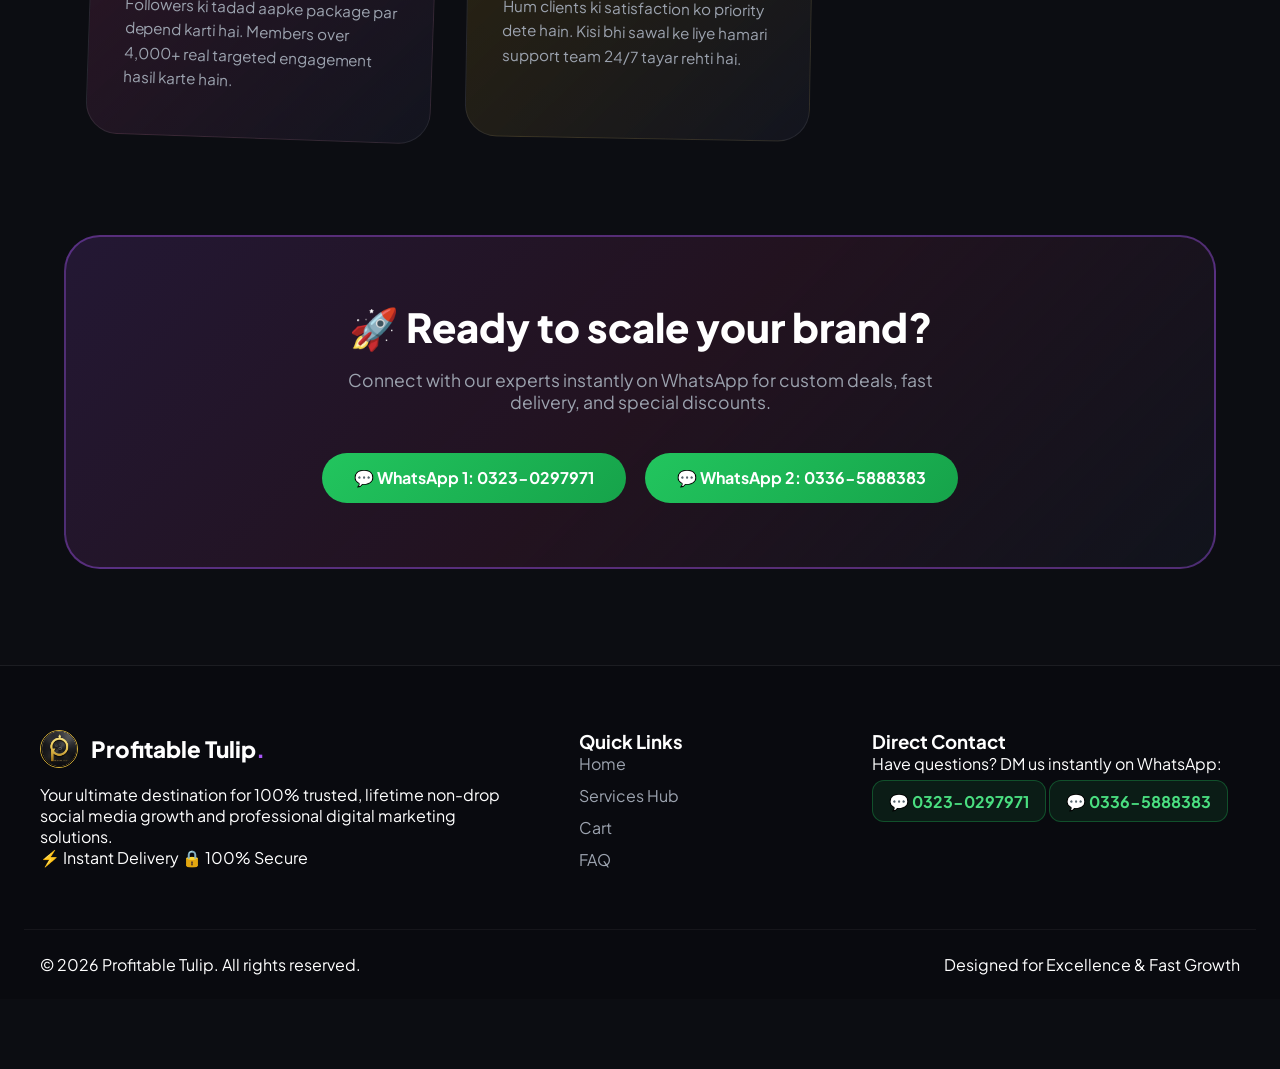
==== commit 7e149c22: "Update index.html" ====
--- a/index.html
+++ b/index.html
@@ -87,18 +87,12 @@
 
           <div class="phone-mockup-card" style="padding: 0; overflow: hidden; background: transparent; border: 2px solid rgba(192, 132, 252, 0.3); box-shadow: 0 20px 40px rgba(0,0,0,0.5);">
             <video autoplay muted loop playsinline style="width: 100%; height: auto; display: block; border-radius: 16px;">
-              <source src="WhatsApp Video 2026-11-03 at 3.28.57 PM.mp4" type="video/mp4">
+              <source src="animation.mp4" type="video/mp4">
               Your browser does not support the video tag.
             </video>
           </div>
 
-          <div class="growth-input-box" style="margin-top: 2rem;">
-            <span>📷</span>
-            <input type="text" placeholder="Enter your Instagram username">
-            <a href="https://wa.me/923230297971" target="_blank" class="input-btn">Start Growth →</a>
-          </div>
-        </div>
-
+        
       </div>
     </section>
 
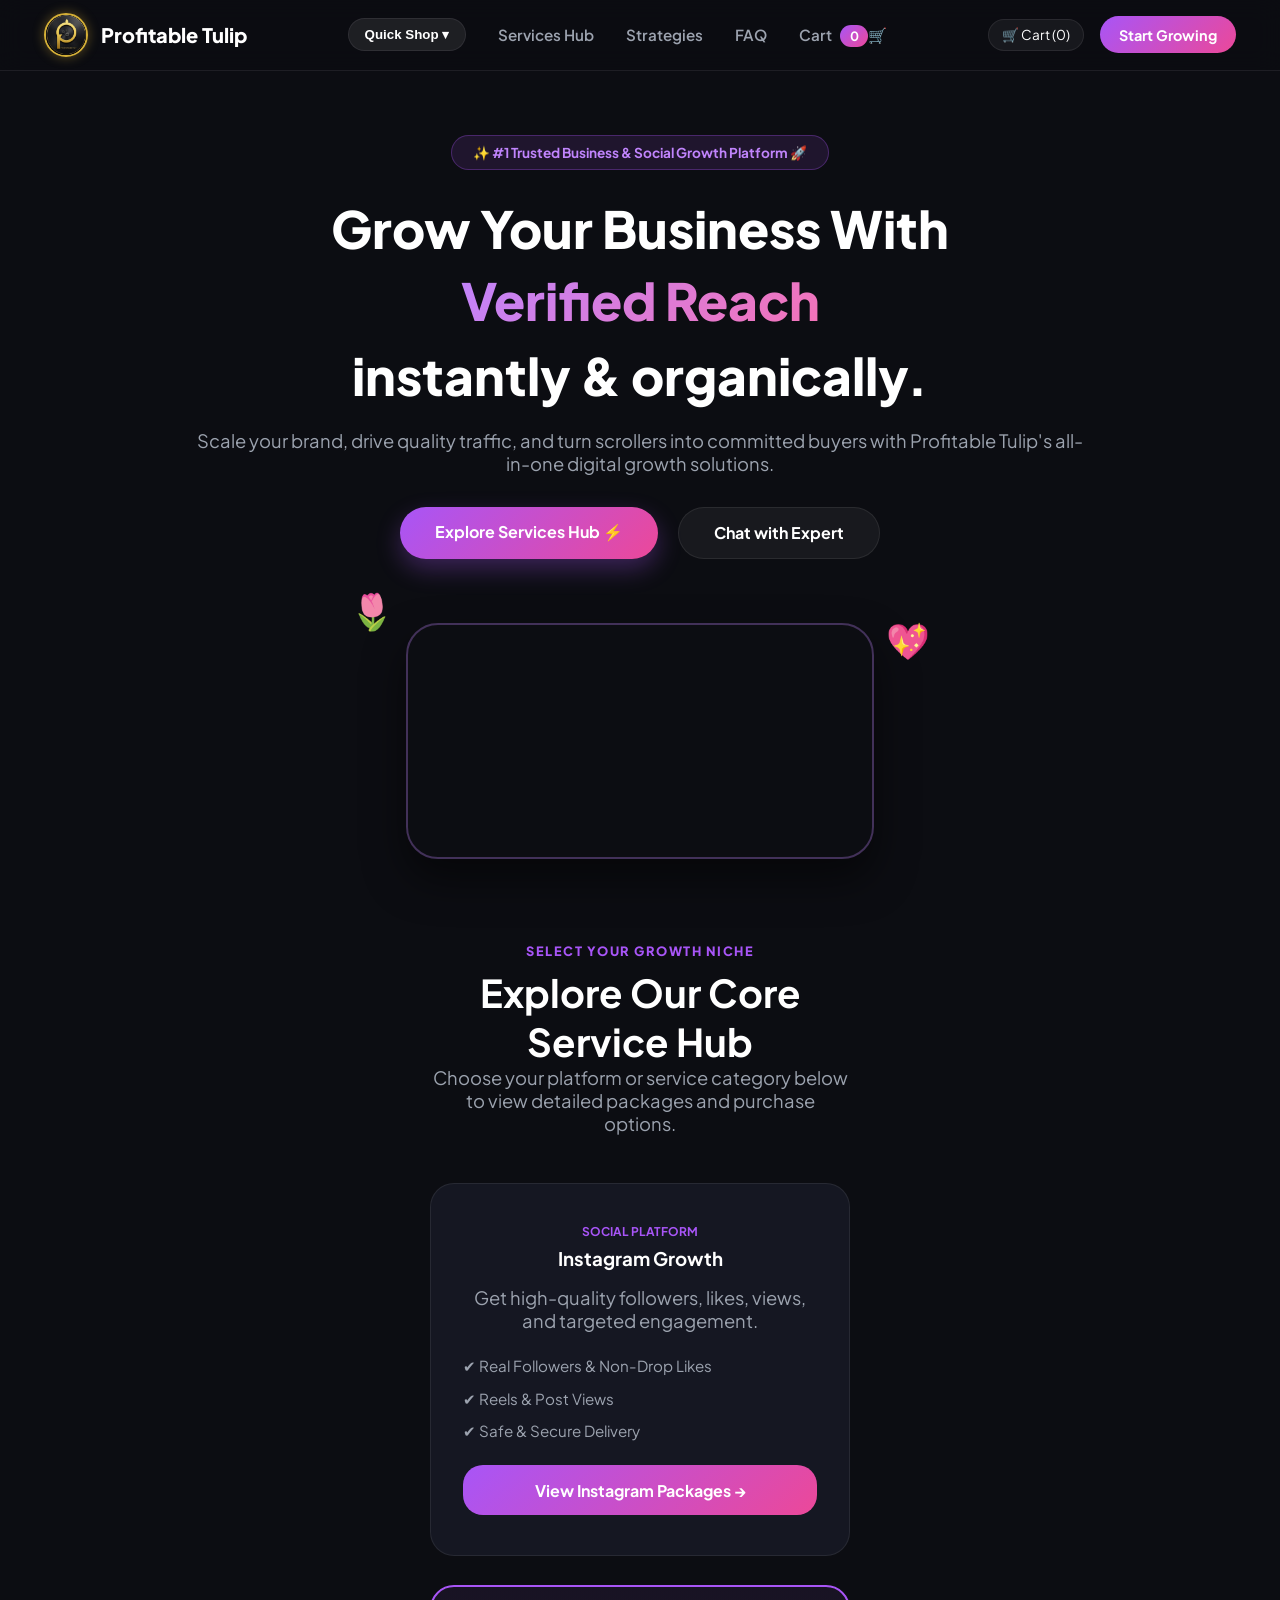
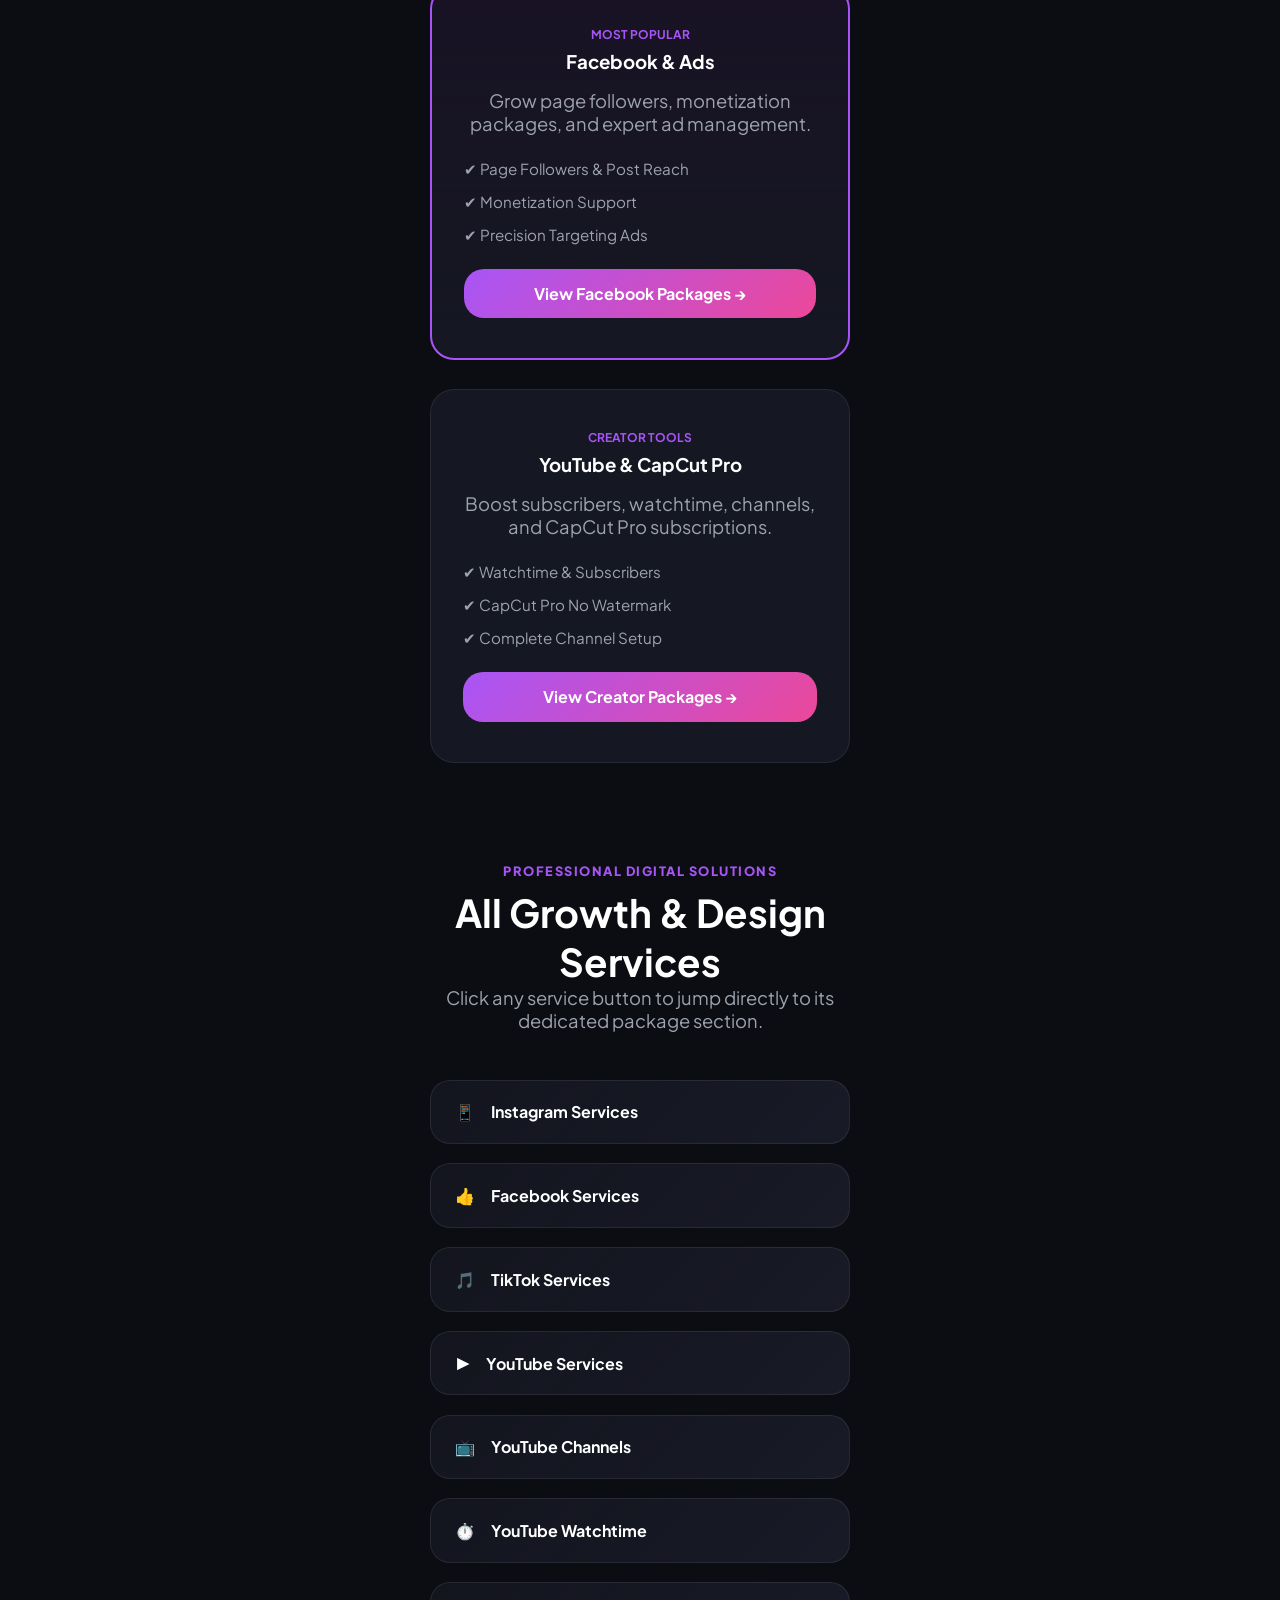
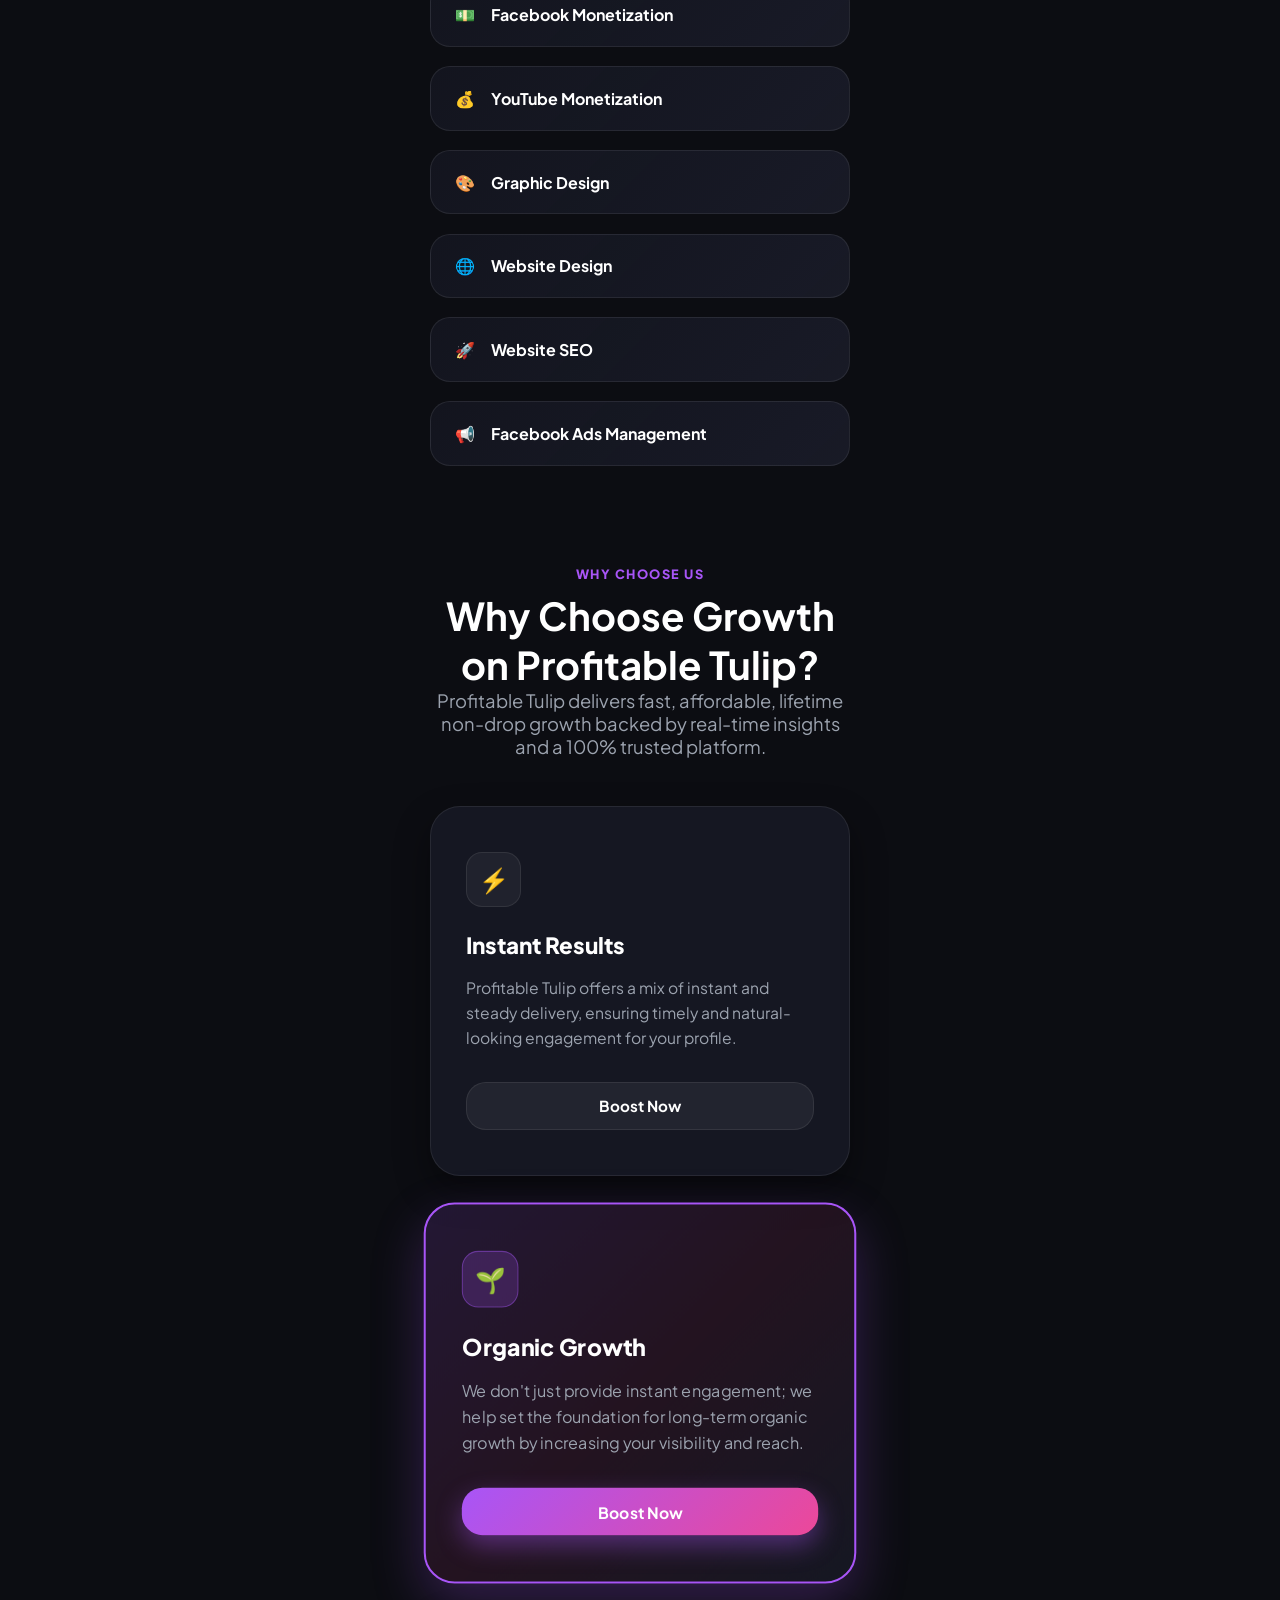
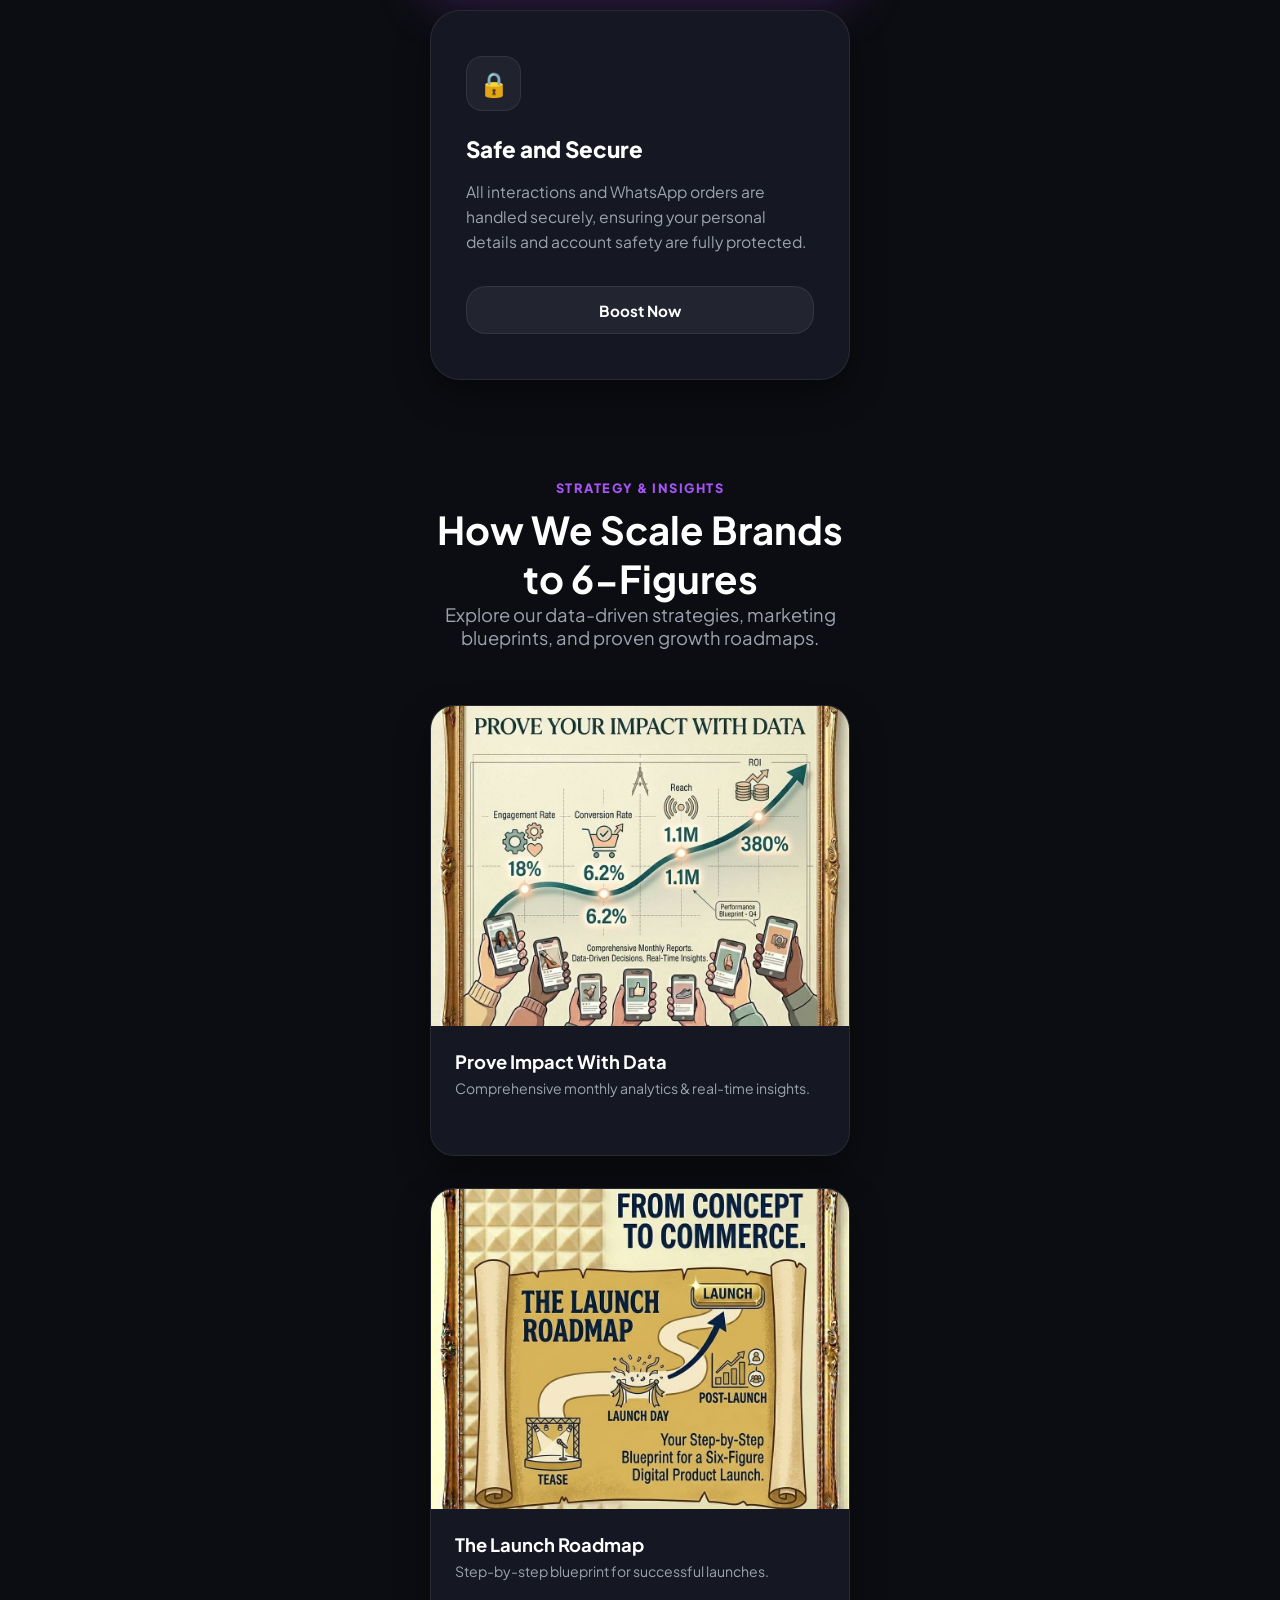
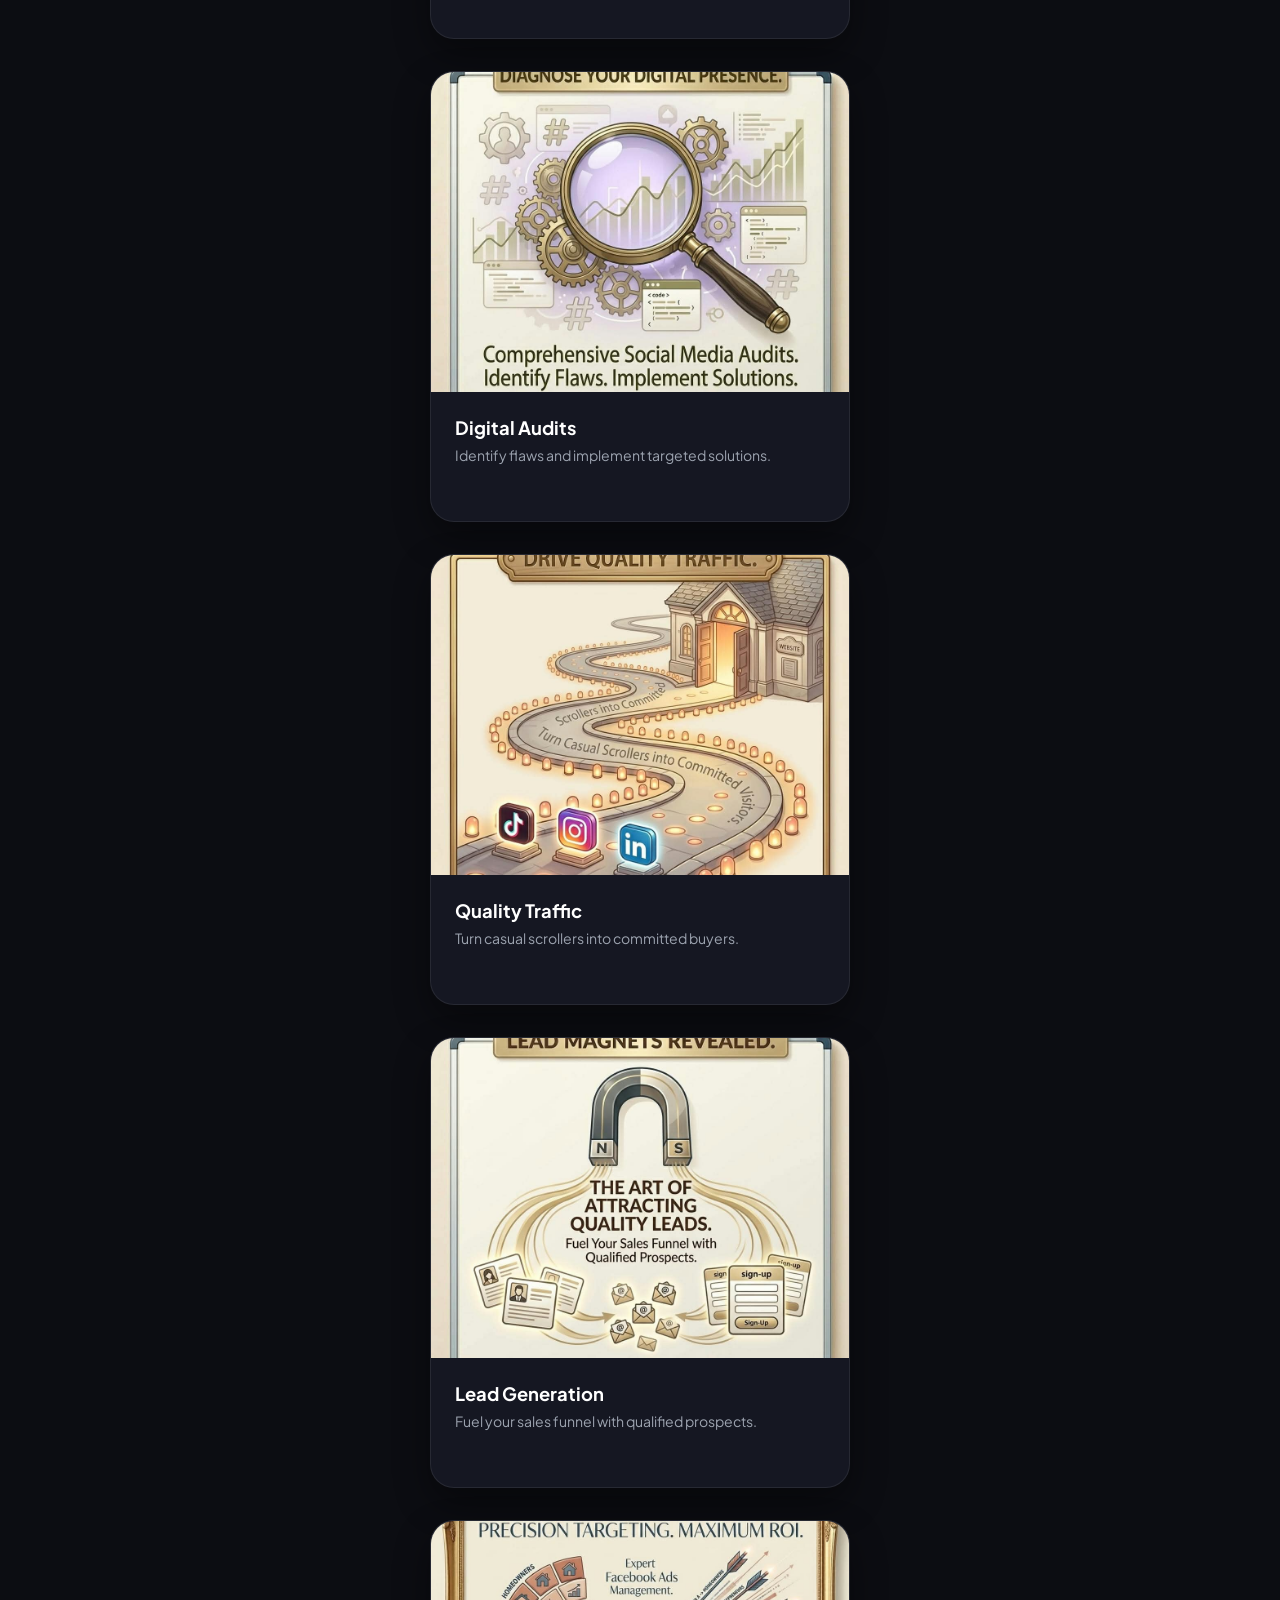
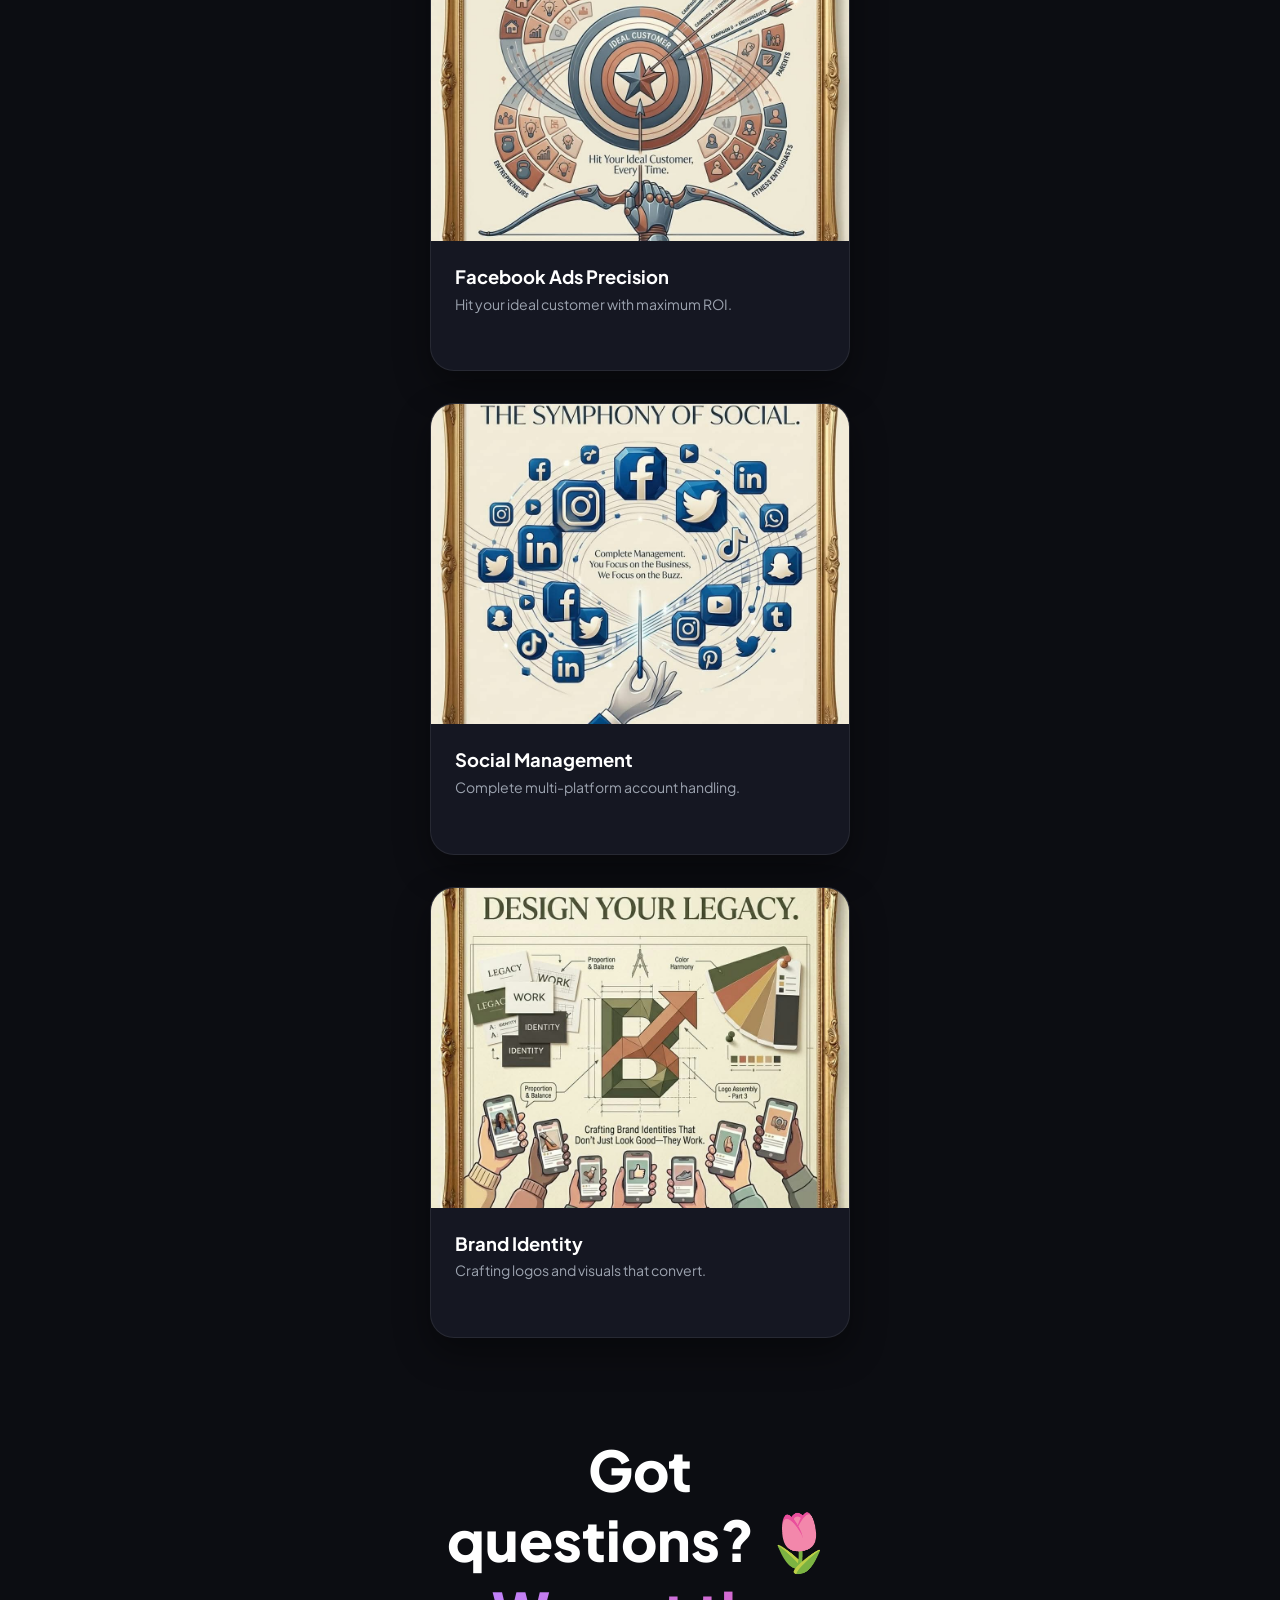
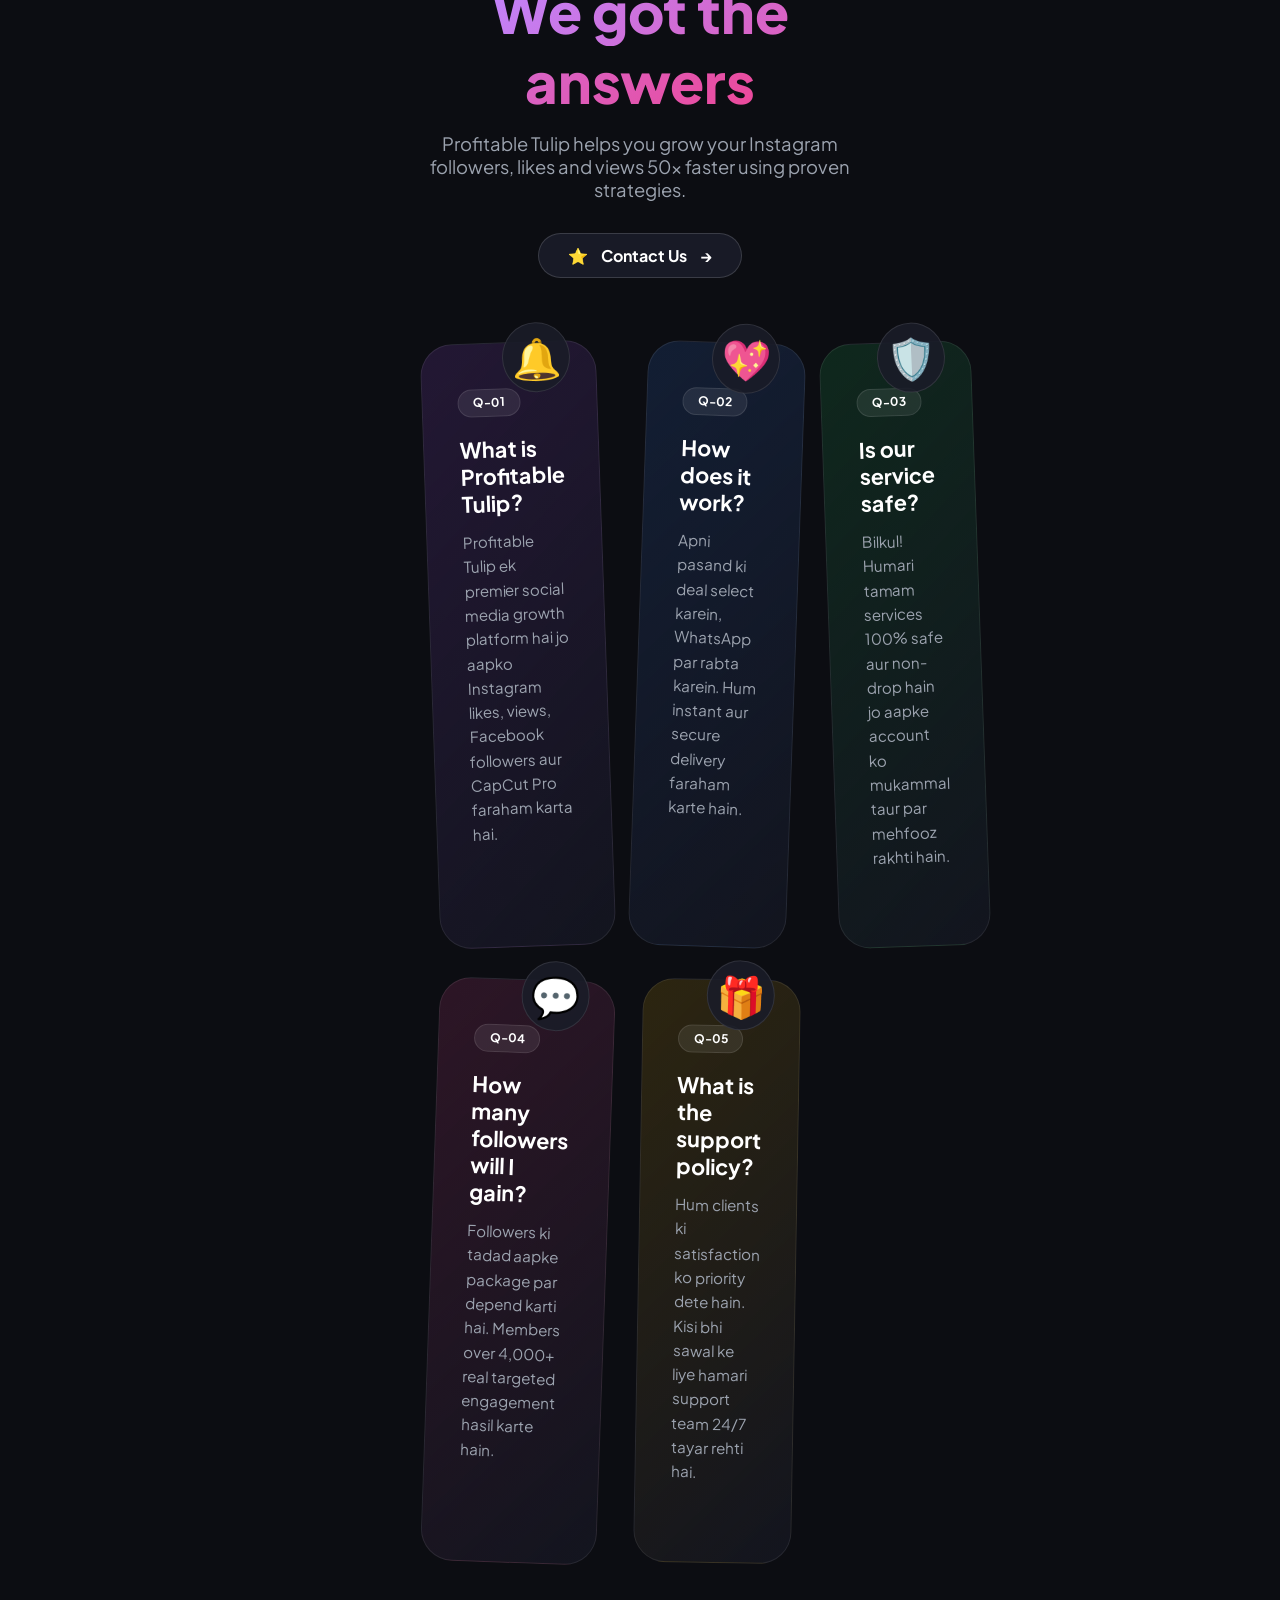
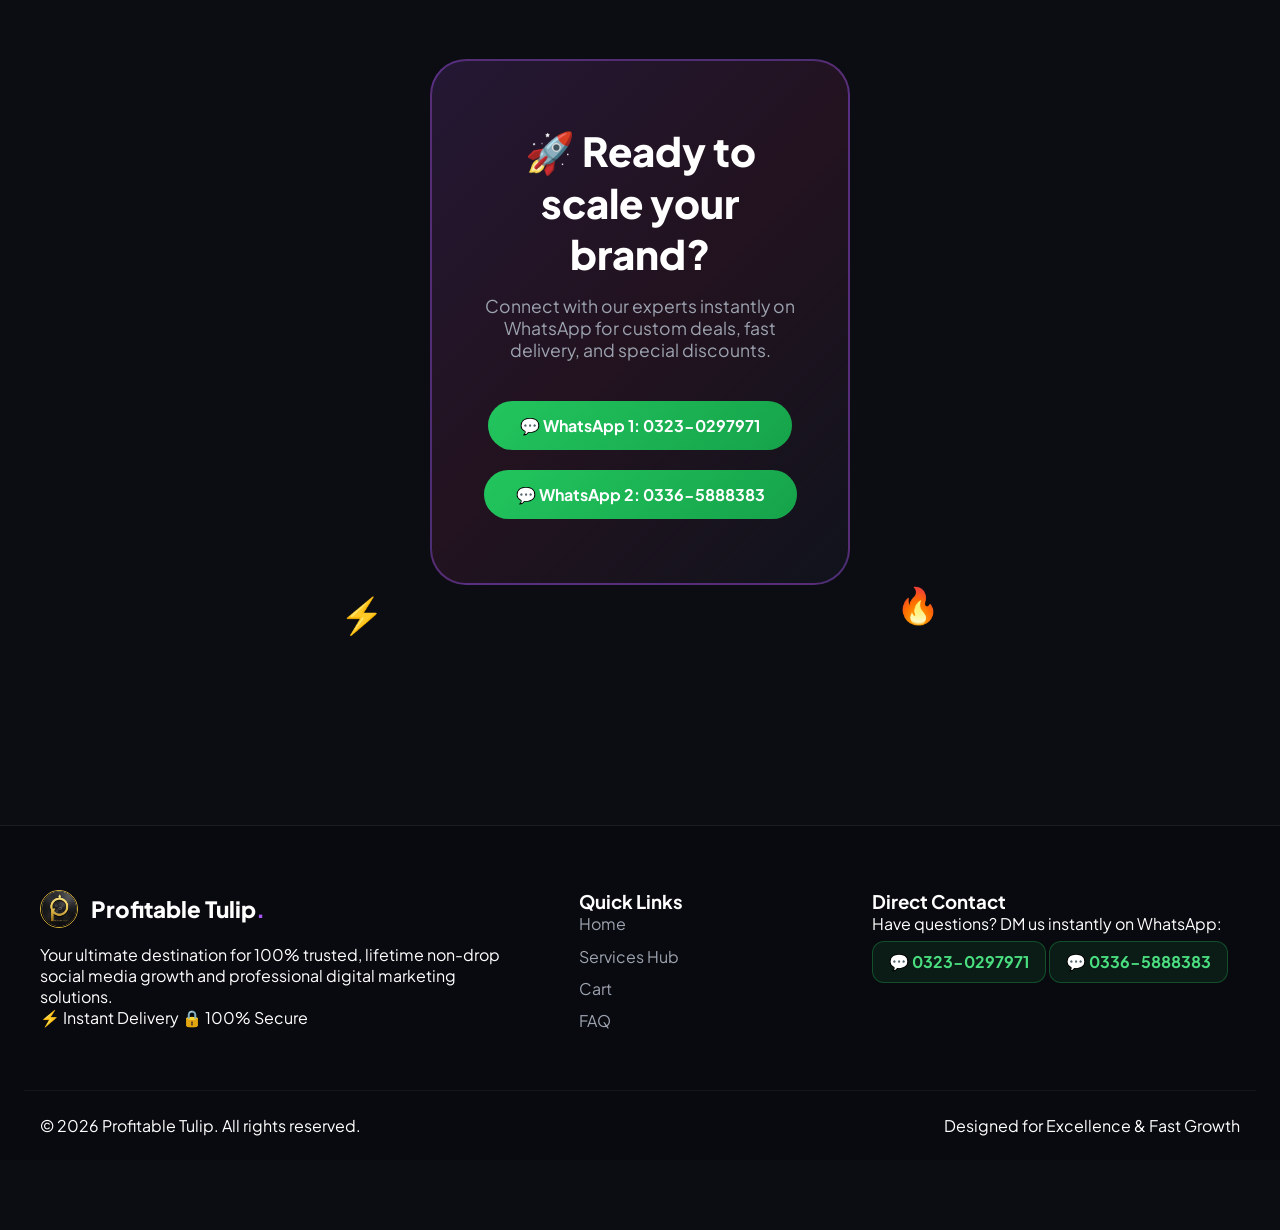
==== commit 287fb6e6: "Update index.html" ====
--- a/index.html
+++ b/index.html
@@ -93,9 +93,6 @@
           </div>
 
         
-      </div>
-    </section>
-
     <!-- Interactive Services Category Hub -->
     <section id="services-category" class="pricing-section">
       <div class="section-header">
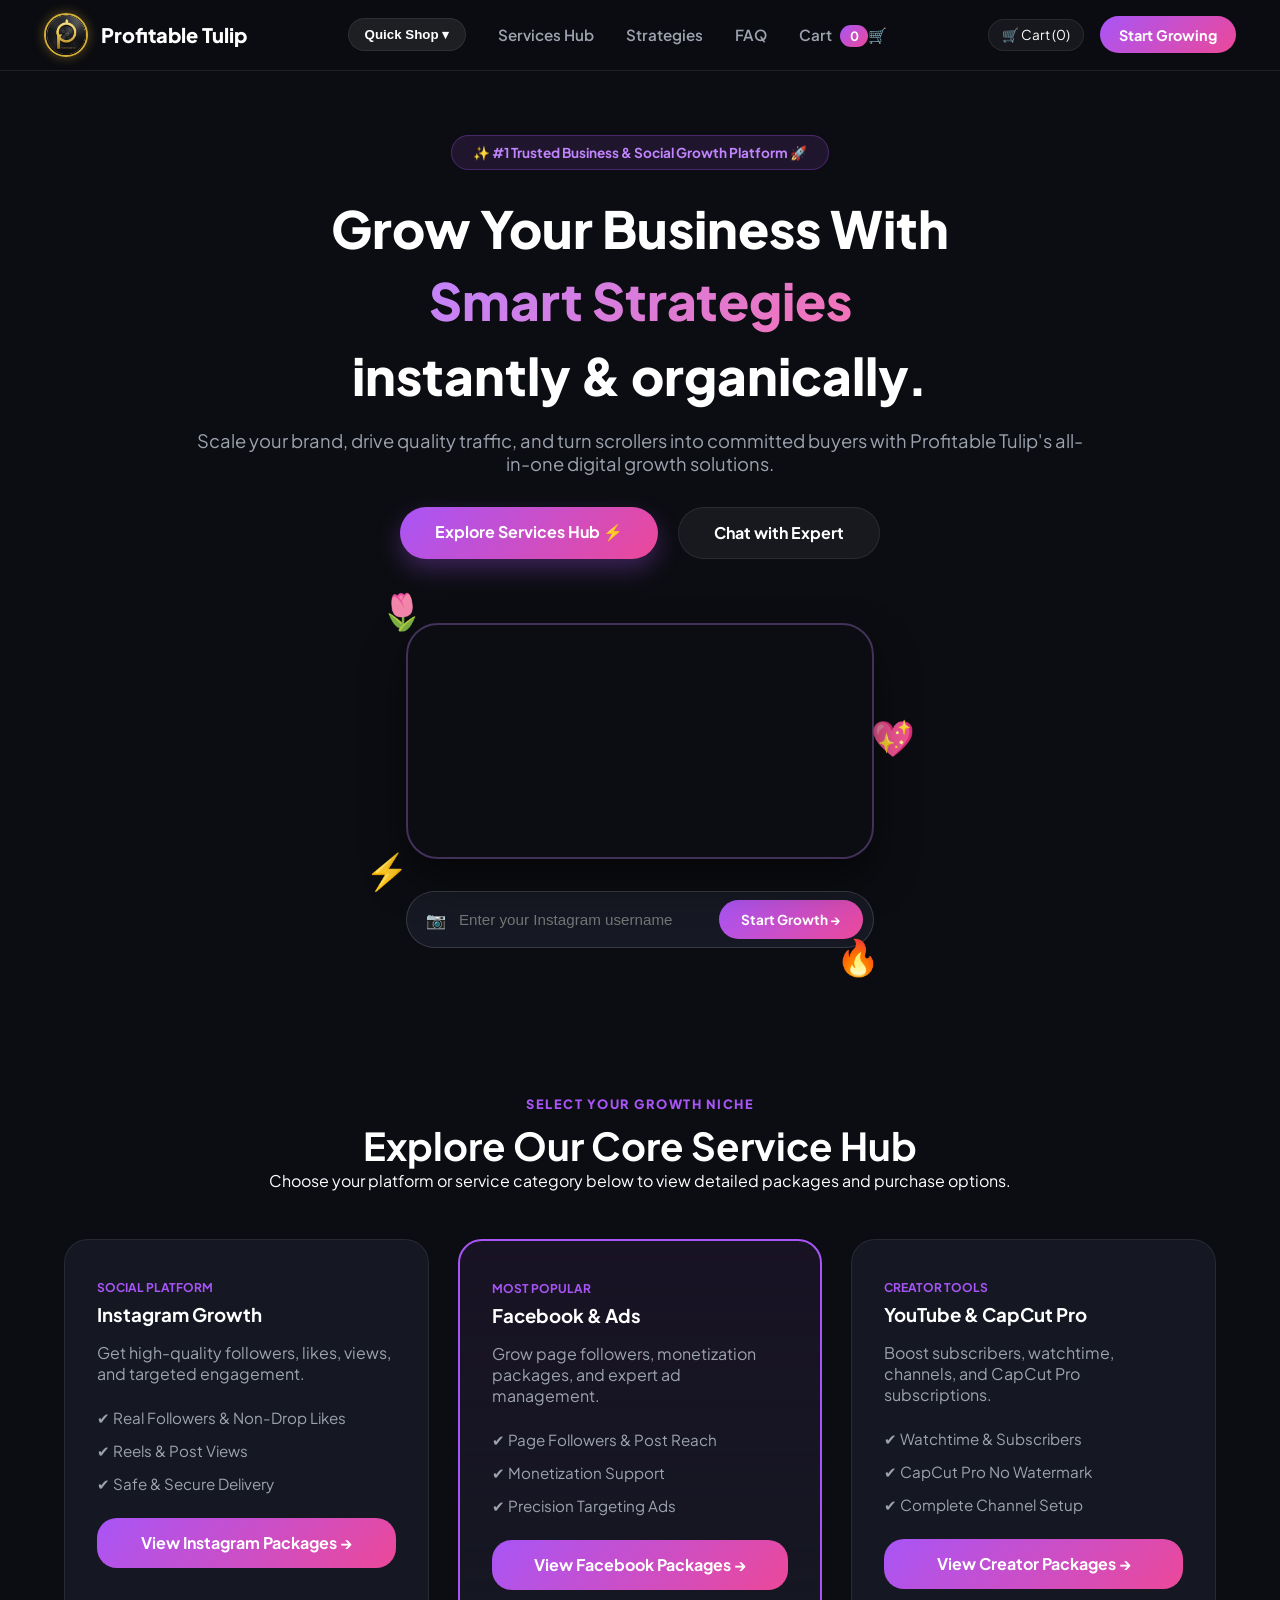
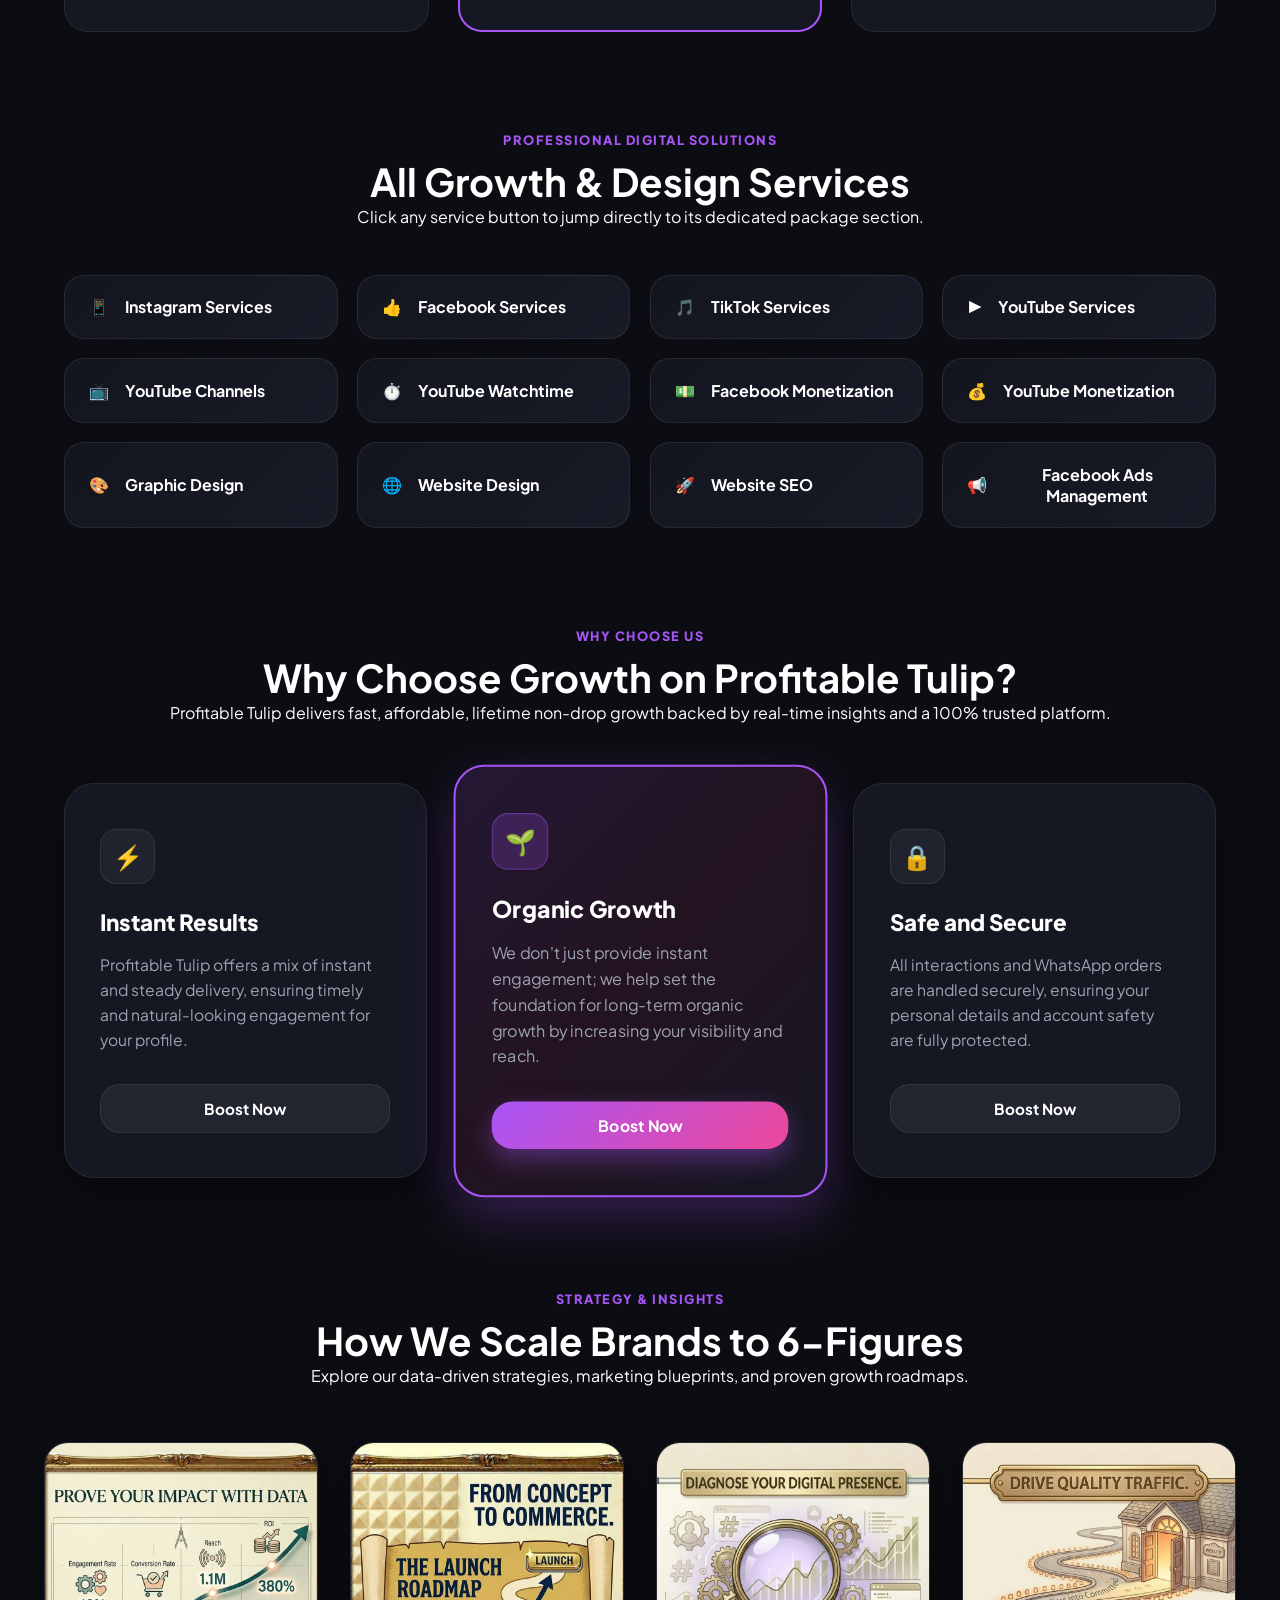
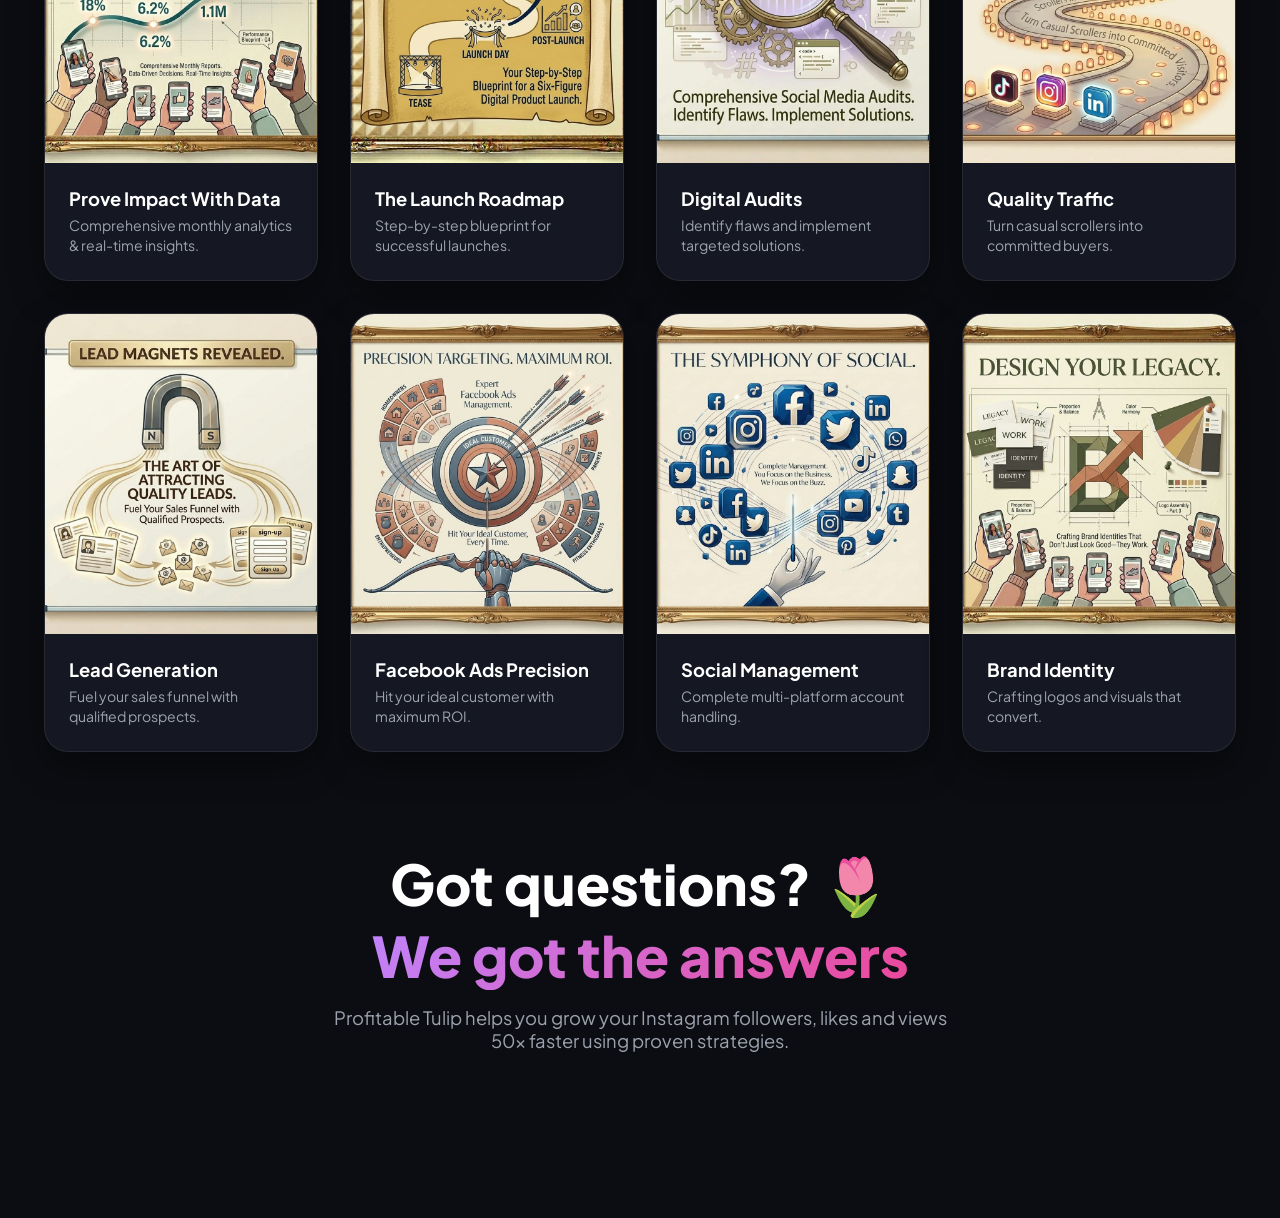
==== commit 17e7a116: "Update index.html" ====
--- a/index.html
+++ b/index.html
@@ -54,7 +54,7 @@
   </header>
 
   <main id="main">
-    
+
     <!-- Hero Section -->
     <section class="hero-section">
       <div class="hero-content">
@@ -79,11 +79,11 @@
         </div>
 
         <!-- 3D Video Replacement Section -->
-        <div class="interactive-mockup-wrapper" style="margin-top: 3rem;">
-          <div class="floating-element shape-1">🌷</div>
-          <div class="floating-element heart-1">💖</div>
-          <div class="floating-element shape-2">⚡</div>
-          <div class="floating-element heart-2">🔥</div>
+        <div class="interactive-mockup-wrapper" style="margin-top: 3rem; position: relative;">
+          <div class="floating-element shape-1" style="position: absolute; top: -20px; left: -10px; z-index: 2; animation: floatGlow 3s ease-in-out infinite;">🌷</div>
+          <div class="floating-element heart-1" style="position: absolute; top: 30%; right: -25px; z-index: 2; animation: floatGlow 2.5s ease-in-out infinite;">💖</div>
+          <div class="floating-element shape-2" style="position: absolute; bottom: 20%; left: -25px; z-index: 2; animation: floatGlow 3.5s ease-in-out infinite;">⚡</div>
+          <div class="floating-element heart-2" style="position: absolute; bottom: -15px; right: 10px; z-index: 2; animation: floatGlow 4s ease-in-out infinite;">🔥</div>
 
           <div class="phone-mockup-card" style="padding: 0; overflow: hidden; background: transparent; border: 2px solid rgba(192, 132, 252, 0.3); box-shadow: 0 20px 40px rgba(0,0,0,0.5);">
             <video autoplay muted loop playsinline style="width: 100%; height: auto; display: block; border-radius: 16px;">
@@ -92,7 +92,16 @@
             </video>
           </div>
 
-        
+          <div class="growth-input-box" style="margin-top: 2rem;">
+            <span>📷</span>
+            <input type="text" placeholder="Enter your Instagram username">
+            <a href="https://wa.me/923230297971" target="_blank" class="input-btn">Start Growth →</a>
+          </div>
+        </div>
+
+      </div>
+    </section>
+
     <!-- Interactive Services Category Hub -->
     <section id="services-category" class="pricing-section">
       <div class="section-header">
@@ -253,108 +262,3 @@
           <span class="circled-text">We got the answers</span>
         </h2>
         <p>Profitable Tulip helps you grow your Instagram followers, likes and views 50x faster using proven strategies.</p>
-        
-        <div class="faq-contact-pill">
-          <span class="star-icon">⭐</span>
-          <span>Contact Us</span>
-          <span class="arrow-icon">→</span>
-        </div>
-      </div>
-
-      <div class="upgrow-cards-wrapper">
-        <div class="upgrow-card card-rotate-left bg-light-purple">
-          <div class="floating-badge-3d">🔔</div>
-          <div class="q-pill">Q-01</div>
-          <h3>What is Profitable Tulip?</h3>
-          <p>Profitable Tulip ek premier social media growth platform hai jo aapko Instagram likes, views, Facebook followers aur CapCut Pro faraham karta hai.</p>
-        </div>
-
-        <div class="upgrow-card card-rotate-right bg-light-blue">
-          <div class="floating-badge-3d">💖</div>
-          <div class="q-pill">Q-02</div>
-          <h3>How does it work?</h3>
-          <p>Apni pasand ki deal select karein, WhatsApp par rabta karein. Hum instant aur secure delivery faraham karte hain.</p>
-        </div>
-
-        <div class="upgrow-card card-rotate-left bg-light-green">
-          <div class="floating-badge-3d">🛡️</div>
-          <div class="q-pill">Q-03</div>
-          <h3>Is our service safe?</h3>
-          <p>Bilkul! Humari tamam services 100% safe aur non-drop hain jo aapke account ko mukammal taur par mehfooz rakhti hain.</p>
-        </div>
-
-        <div class="upgrow-card card-rotate-right bg-light-pink">
-          <div class="floating-badge-3d">💬</div>
-          <div class="q-pill">Q-04</div>
-          <h3>How many followers will I gain?</h3>
-          <p>Followers ki tadad aapke package par depend karti hai. Members over 4,000+ real targeted engagement hasil karte hain.</p>
-        </div>
-
-        <div class="upgrow-card card-rotate-center bg-light-cream">
-          <div class="floating-badge-3d">🎁</div>
-          <div class="q-pill">Q-05</div>
-          <h3>What is the support policy?</h3>
-          <p>Hum clients ki satisfaction ko priority dete hain. Kisi bhi sawal ke liye hamari support team 24/7 tayar rehti hai.</p>
-        </div>
-      </div>
-    </section>
-
-    <!-- CTA Section -->
-    <section class="cta-beautified-section">
-      <div class="cta-beautified-card">
-        <h2>🚀 Ready to scale your brand?</h2>
-        <p>Connect with our experts instantly on WhatsApp for custom deals, fast delivery, and special discounts.</p>
-        <div class="cta-buttons-flex">
-          <a href="https://wa.me/923230297971" target="_blank" class="cta-whatsapp-pill">💬 WhatsApp 1: 0323-0297971</a>
-          <a href="https://wa.me/923365888383" target="_blank" class="cta-whatsapp-pill">💬 WhatsApp 2: 0336-5888383</a>
-        </div>
-      </div>
-    </section>
-  </main>
-
-  <!-- Footer -->
-  <footer class="modern-footer">
-    <div class="footer-container">
-      <div class="footer-brand-col">
-        <div class="footer-logo">
-          <img src="logo.png" alt="Logo" class="footer-logo-img">
-          <h2>Profitable Tulip<span class="dot">.</span></h2>
-        </div>
-        <p>Your ultimate destination for 100% trusted, lifetime non-drop social media growth and professional digital marketing solutions.</p>
-        <div class="footer-social-badges">
-          <span class="badge-tag">⚡ Instant Delivery</span>
-          <span class="badge-tag">🔒 100% Secure</span>
-        </div>
-      </div>
-
-      <div class="footer-links-col">
-        <h3>Quick Links</h3>
-        <ul>
-          <li><a href="index.html">Home</a></li>
-          <li><a href="services.html">Services Hub</a></li>
-          <li><a href="cart.html">Cart</a></li>
-          <li><a href="#faq">FAQ</a></li>
-        </ul>
-      </div>
-
-      <div class="footer-contact-col">
-        <h3>Direct Contact</h3>
-        <p class="footer-desc">Have questions? DM us instantly on WhatsApp:</p>
-        <div class="footer-whatsapp-box">
-          <a href="https://wa.me/923230297971" target="_blank" class="footer-wa-link">💬 0323-0297971</a>
-          <a href="https://wa.me/923365888383" target="_blank" class="footer-wa-link">💬 0336-5888383</a>
-        </div>
-      </div>
-    </div>
-
-    <div class="footer-bottom">
-      <div class="footer-bottom-container">
-        <p>&copy; 2026 Profitable Tulip. All rights reserved.</p>
-        <p class="designer-credit">Designed for Excellence & Fast Growth</p>
-      </div>
-    </div>
-  </footer>
-
-  <script src="script.js"></script>
-</body>
-</html>
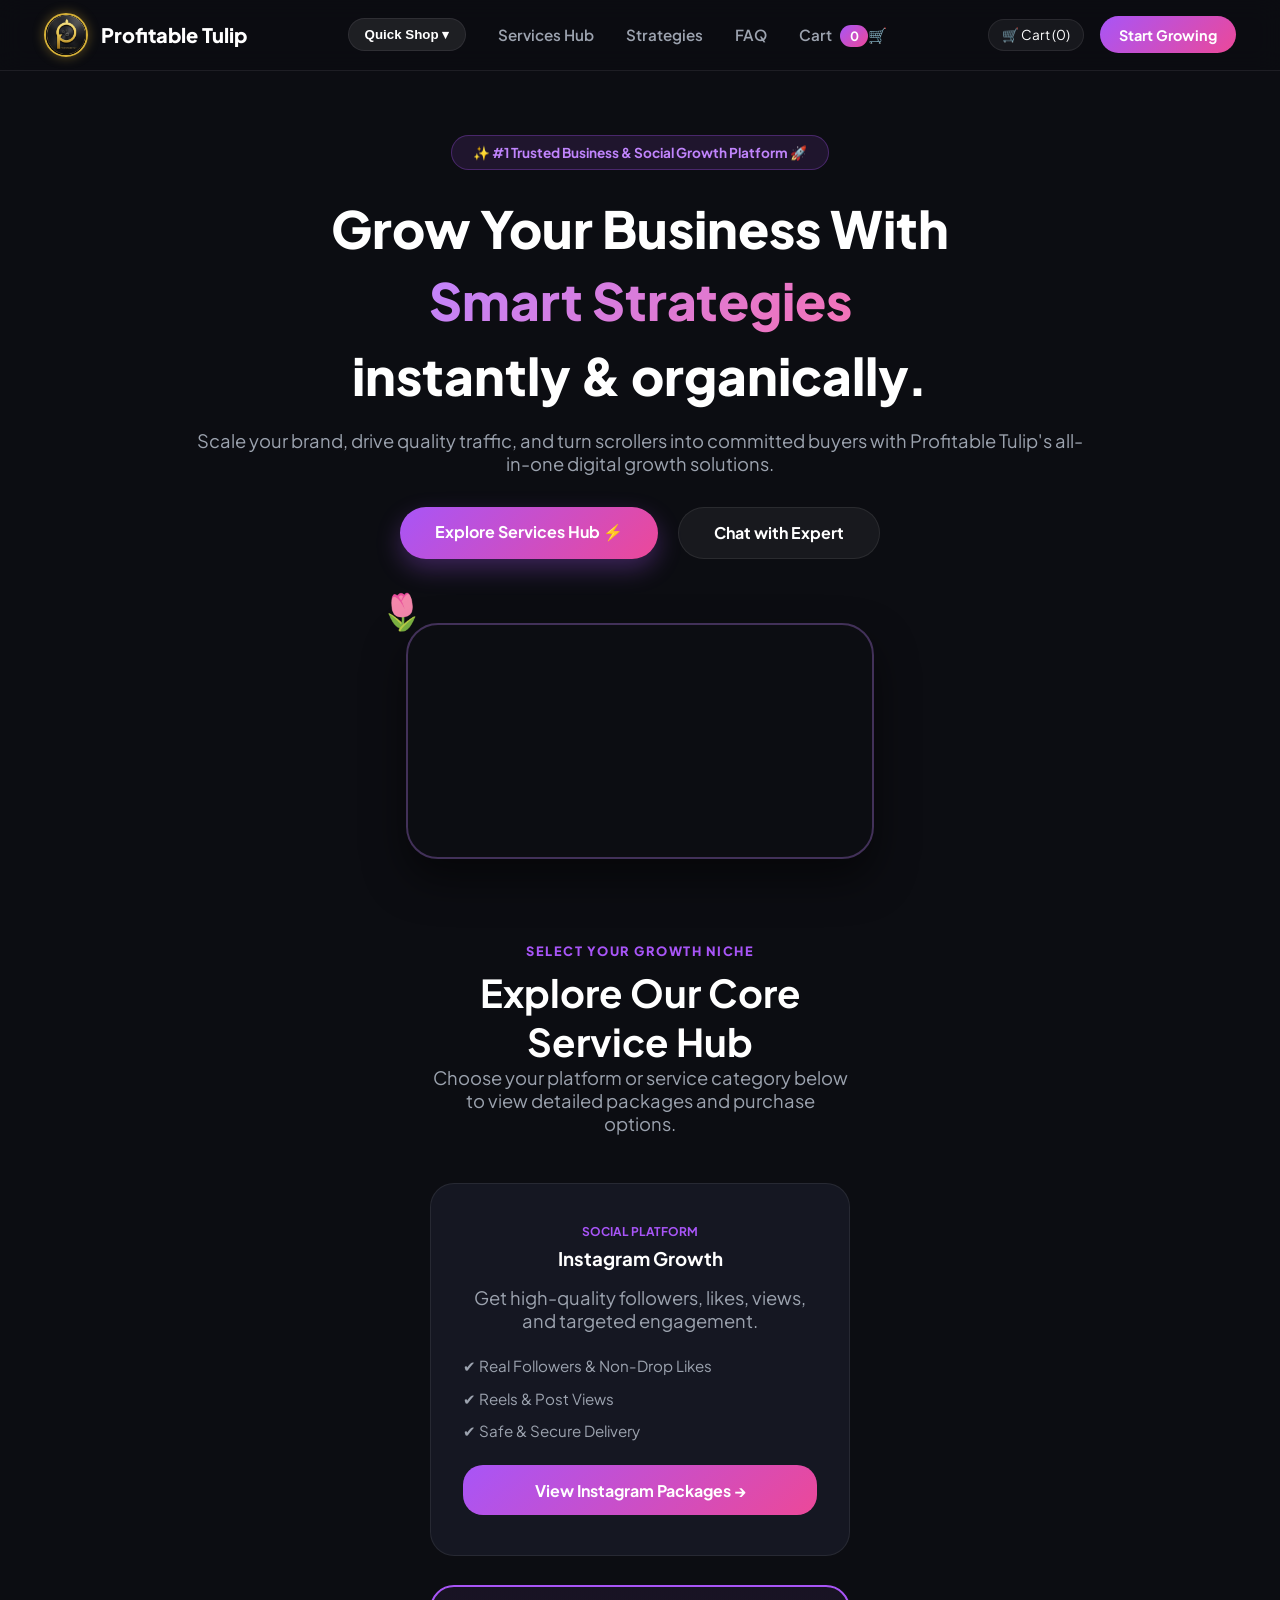
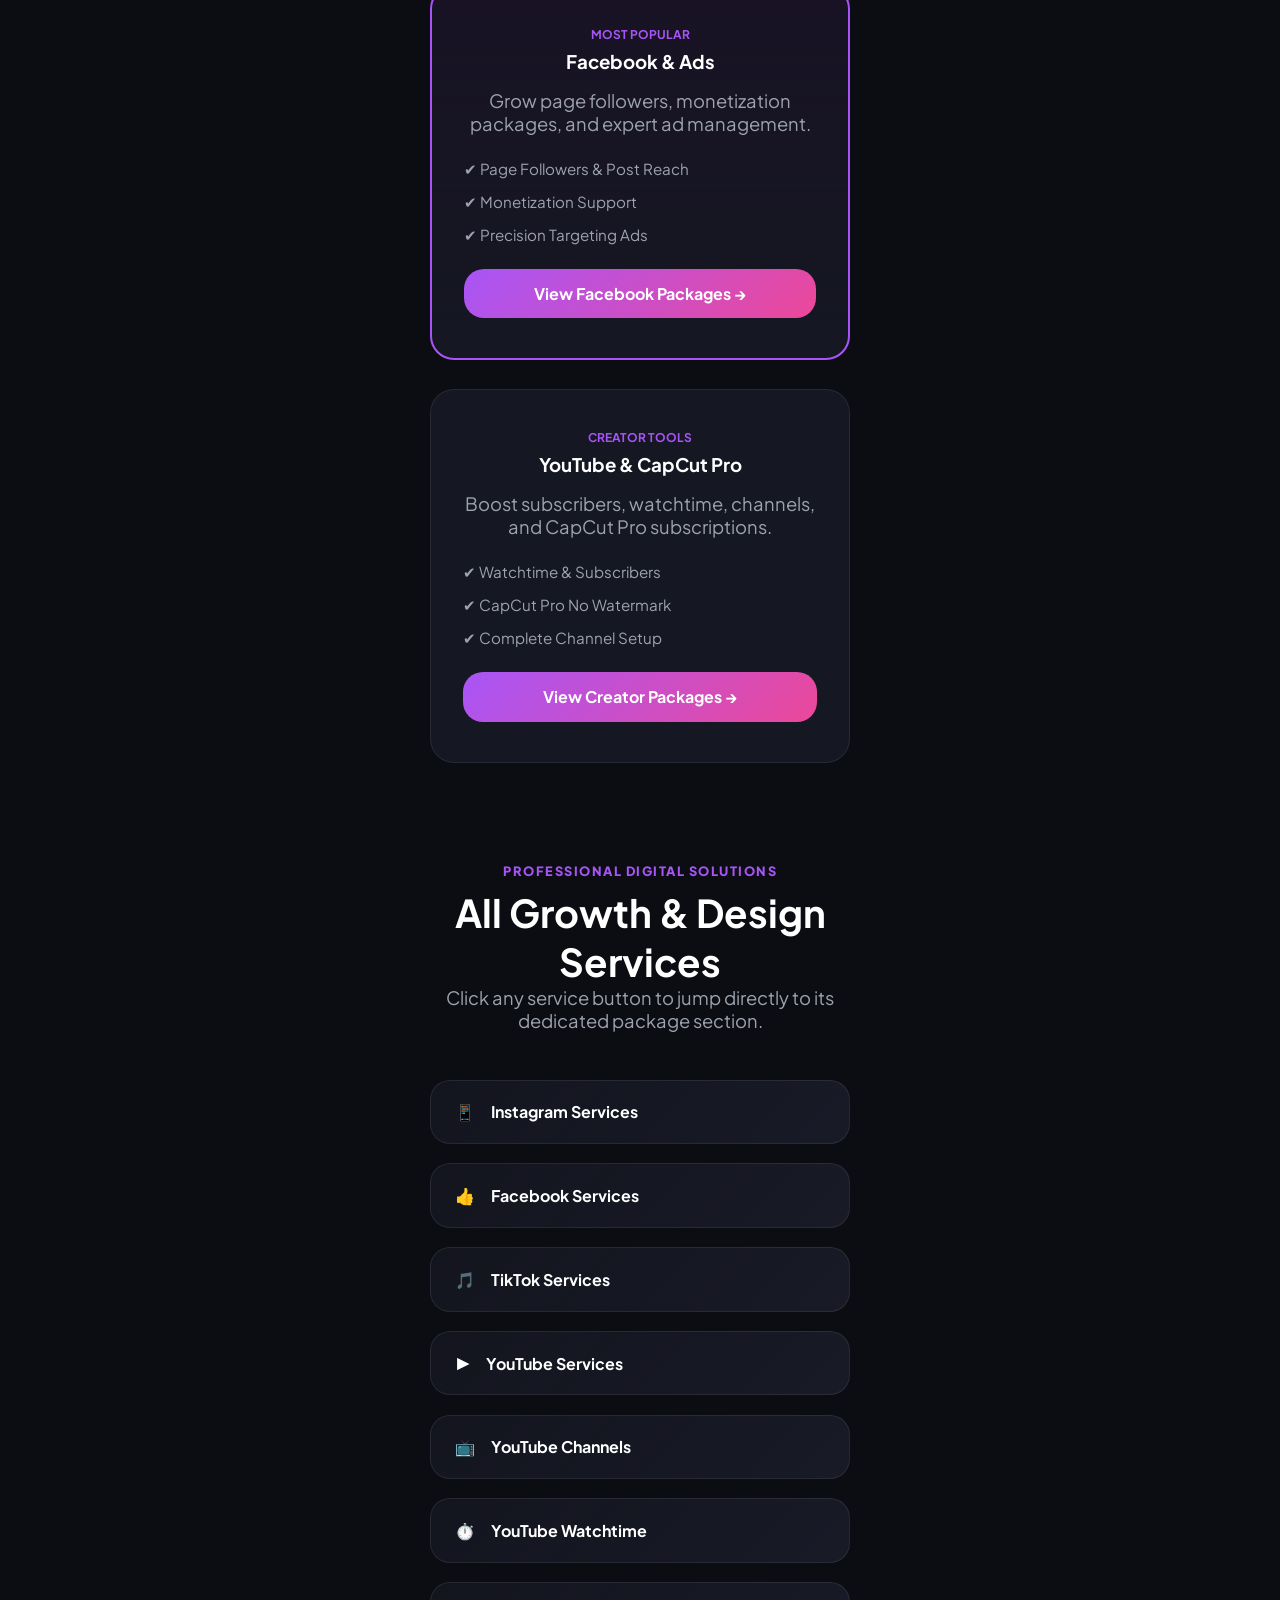
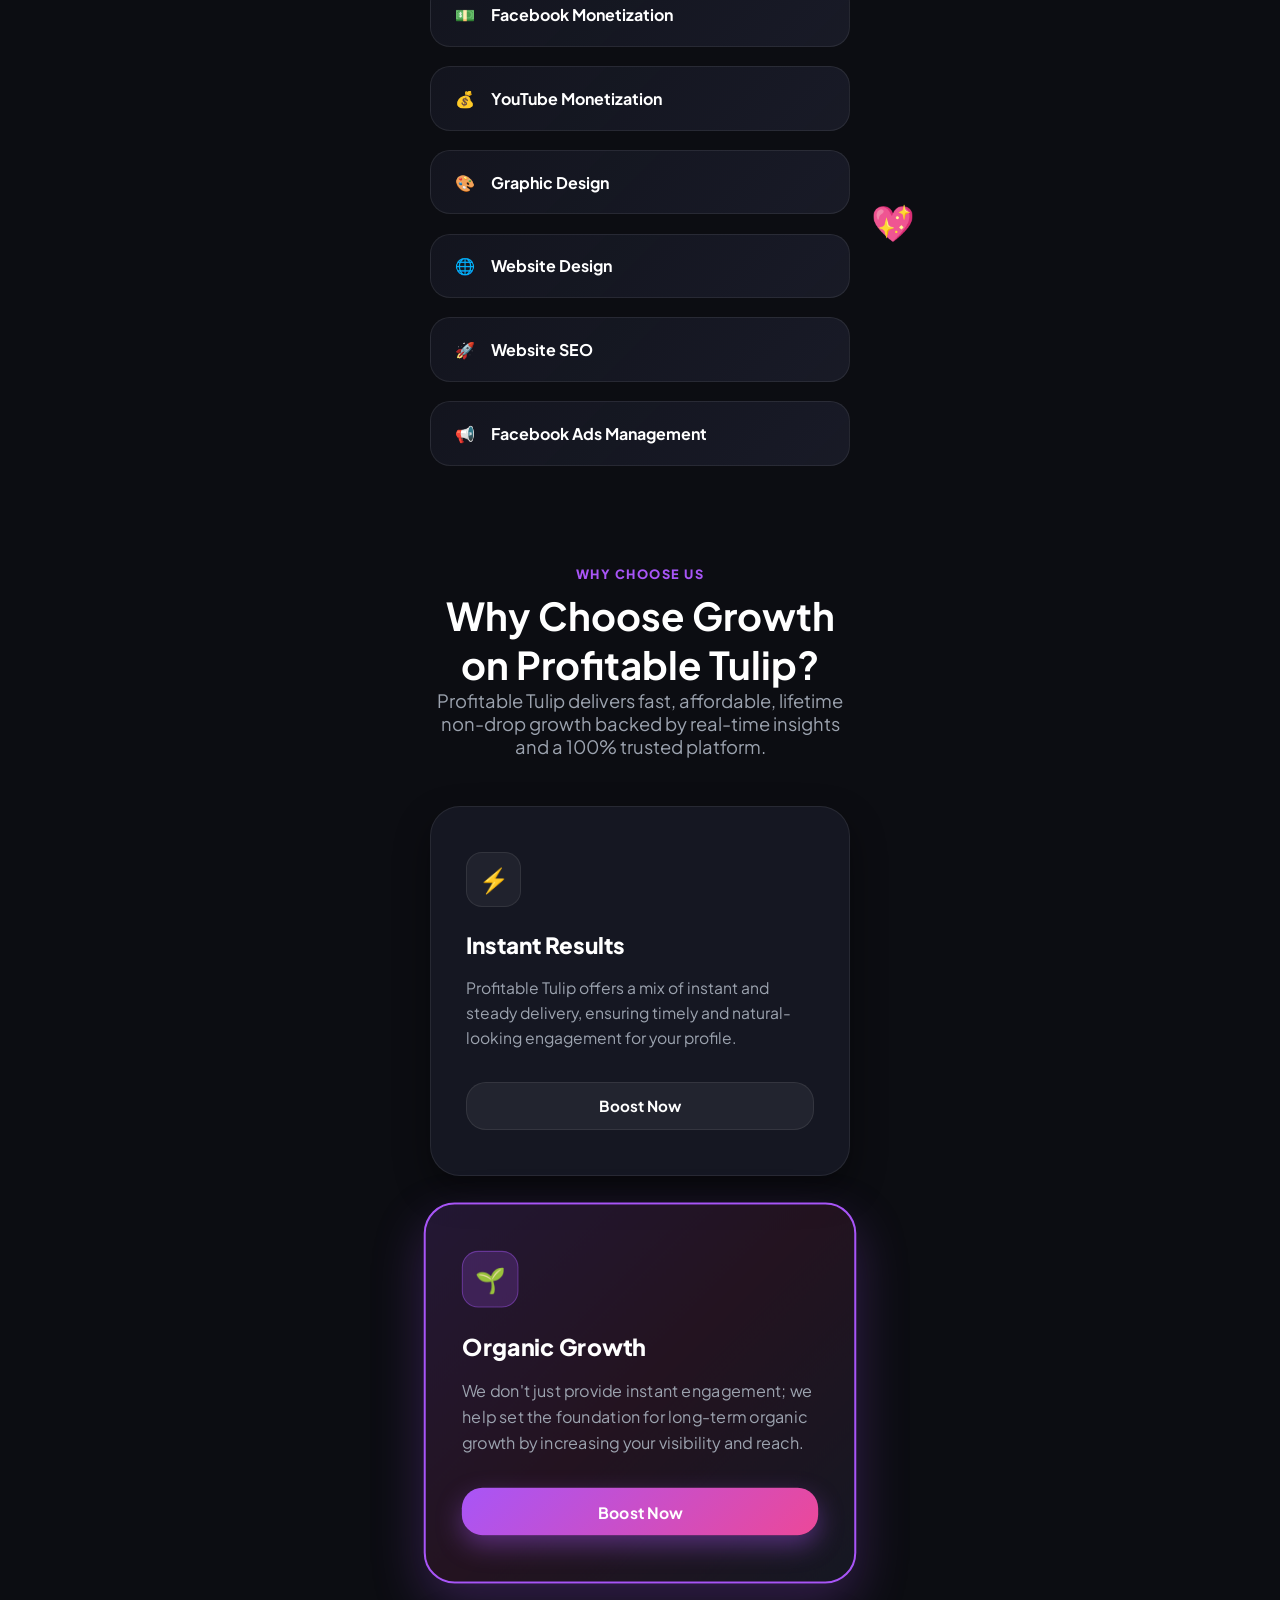
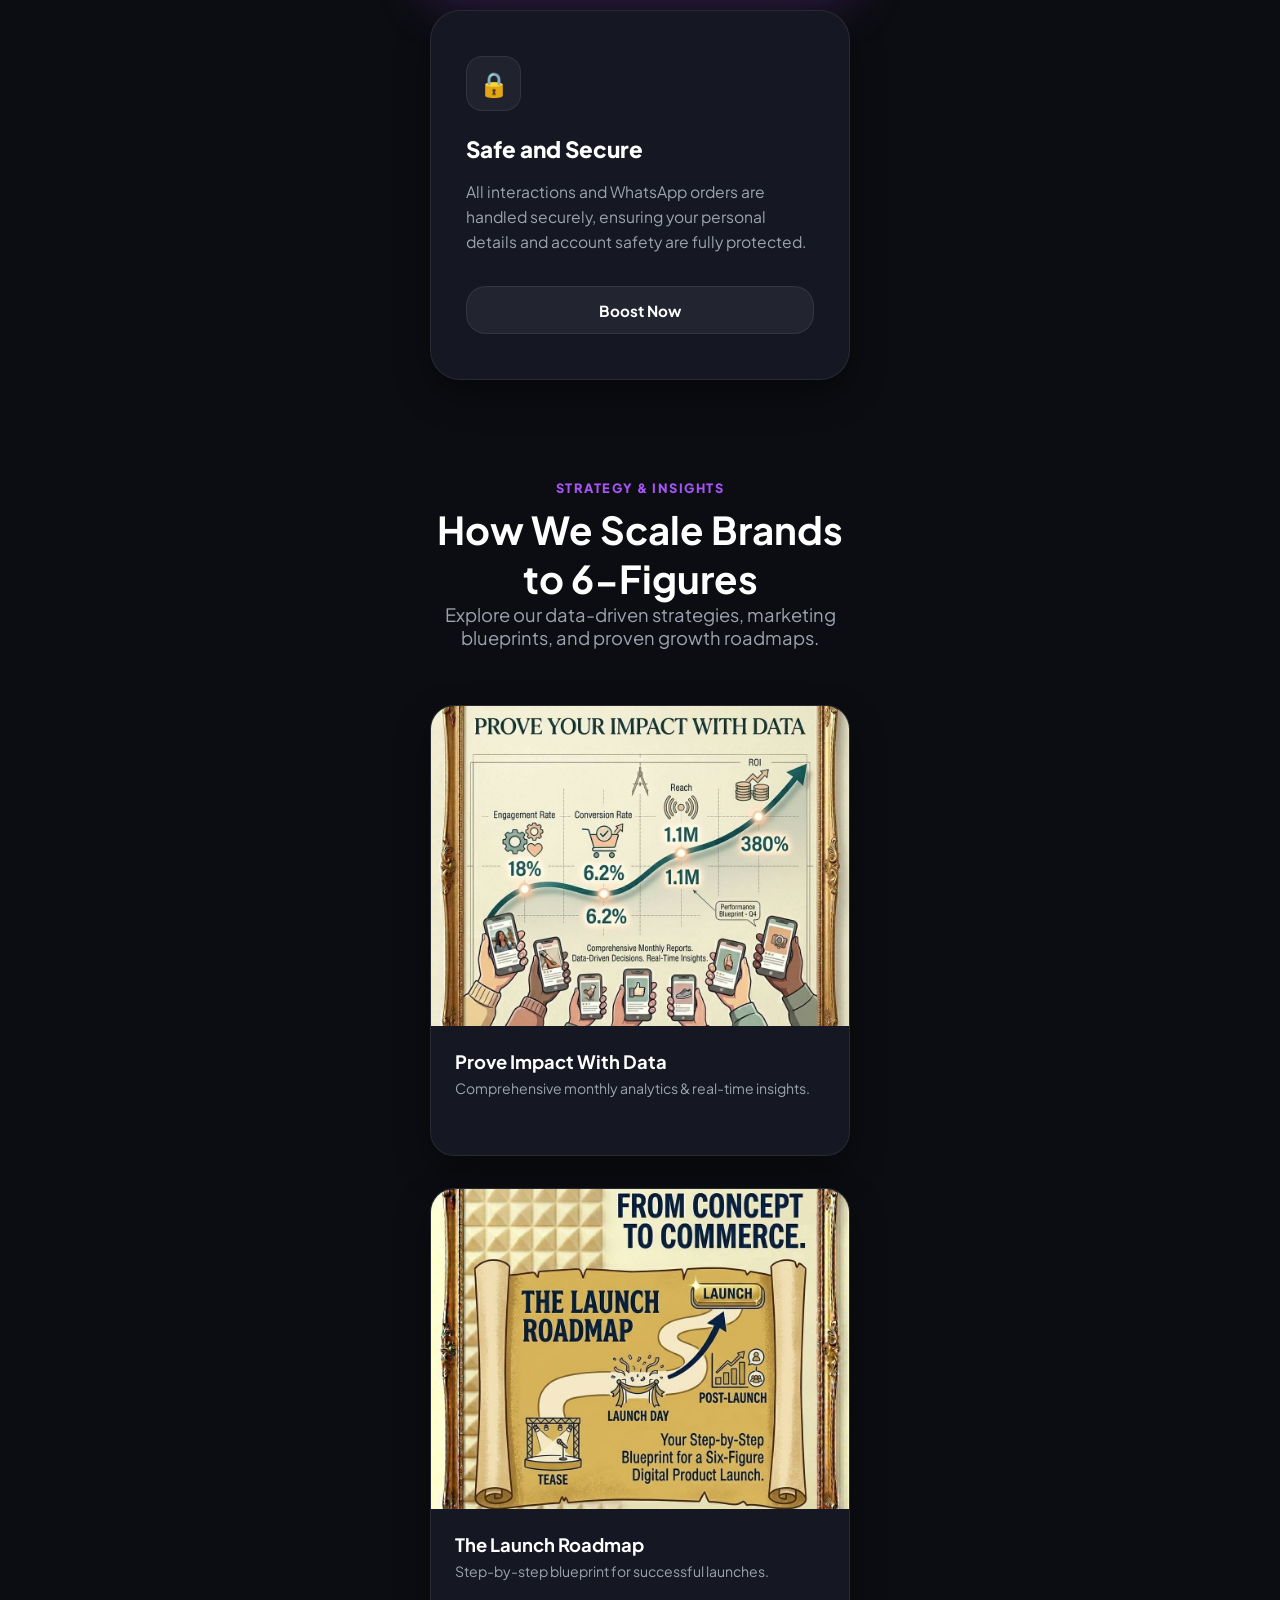
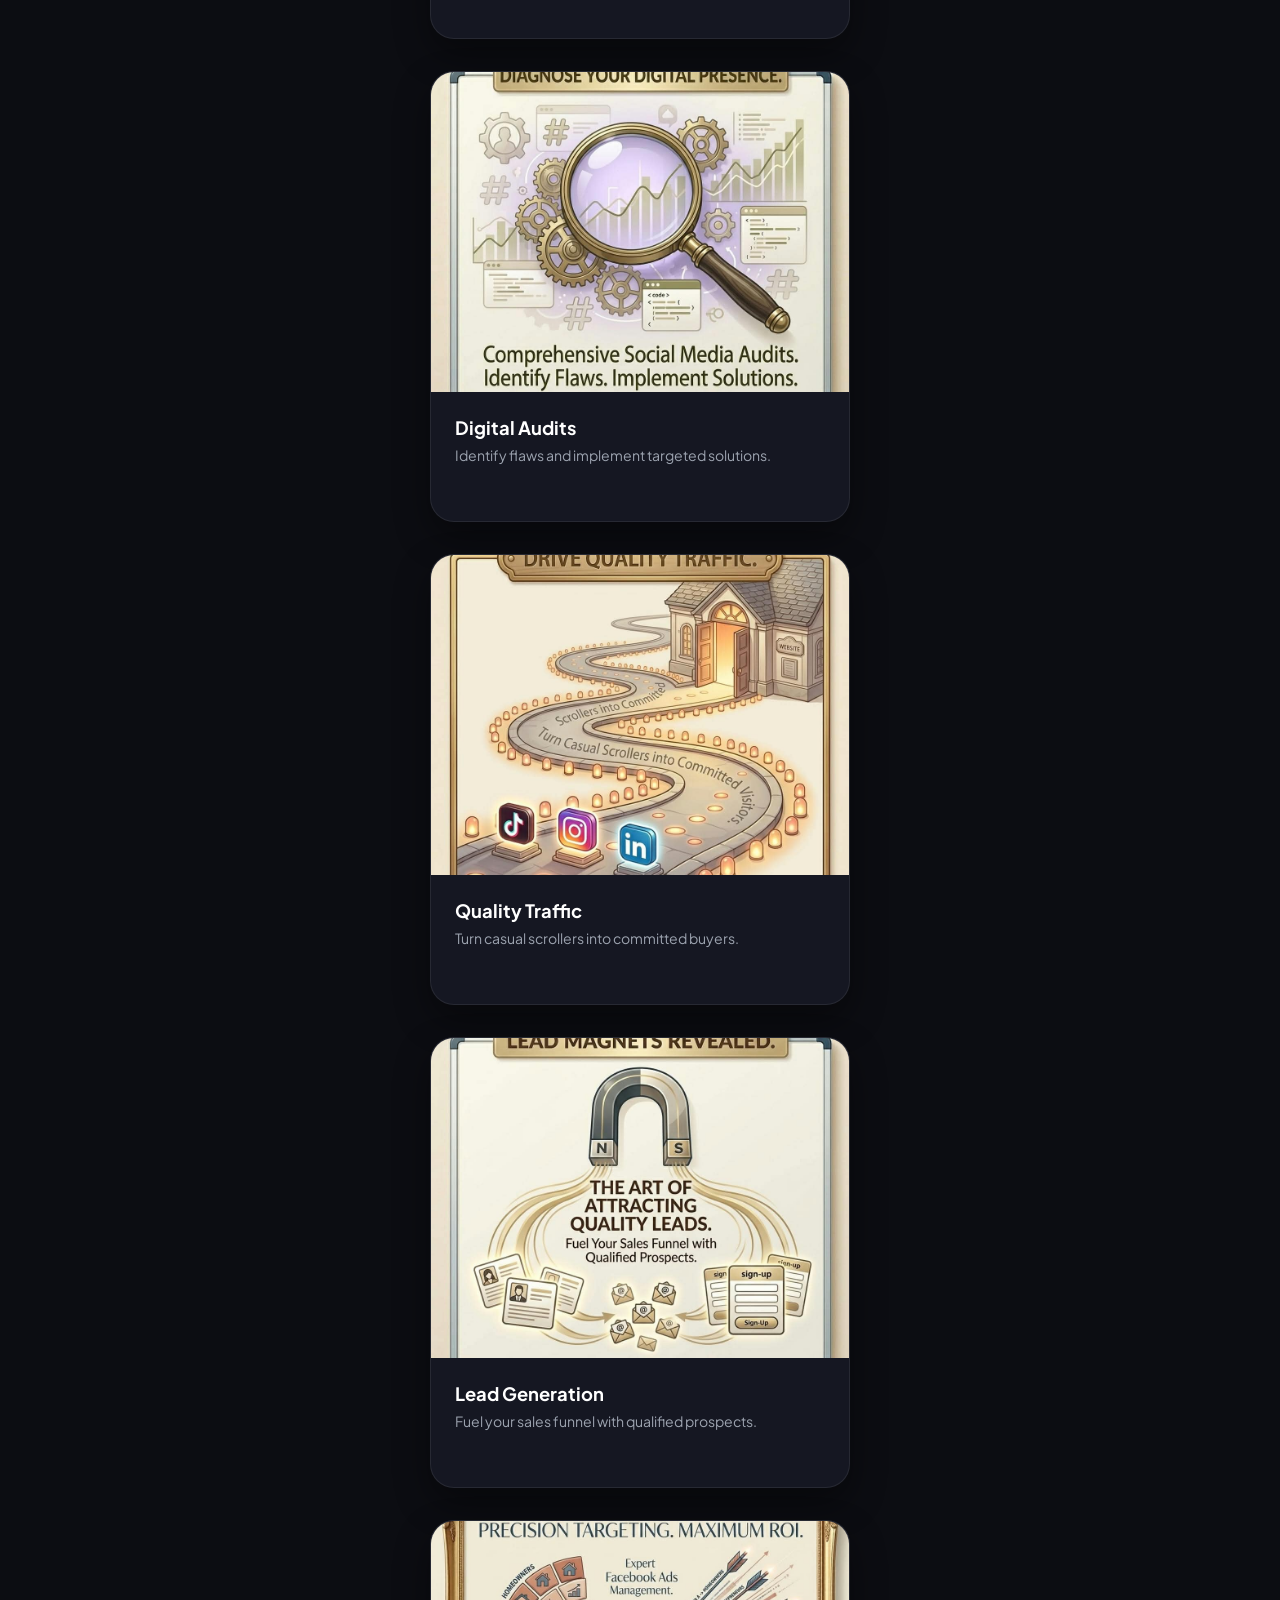
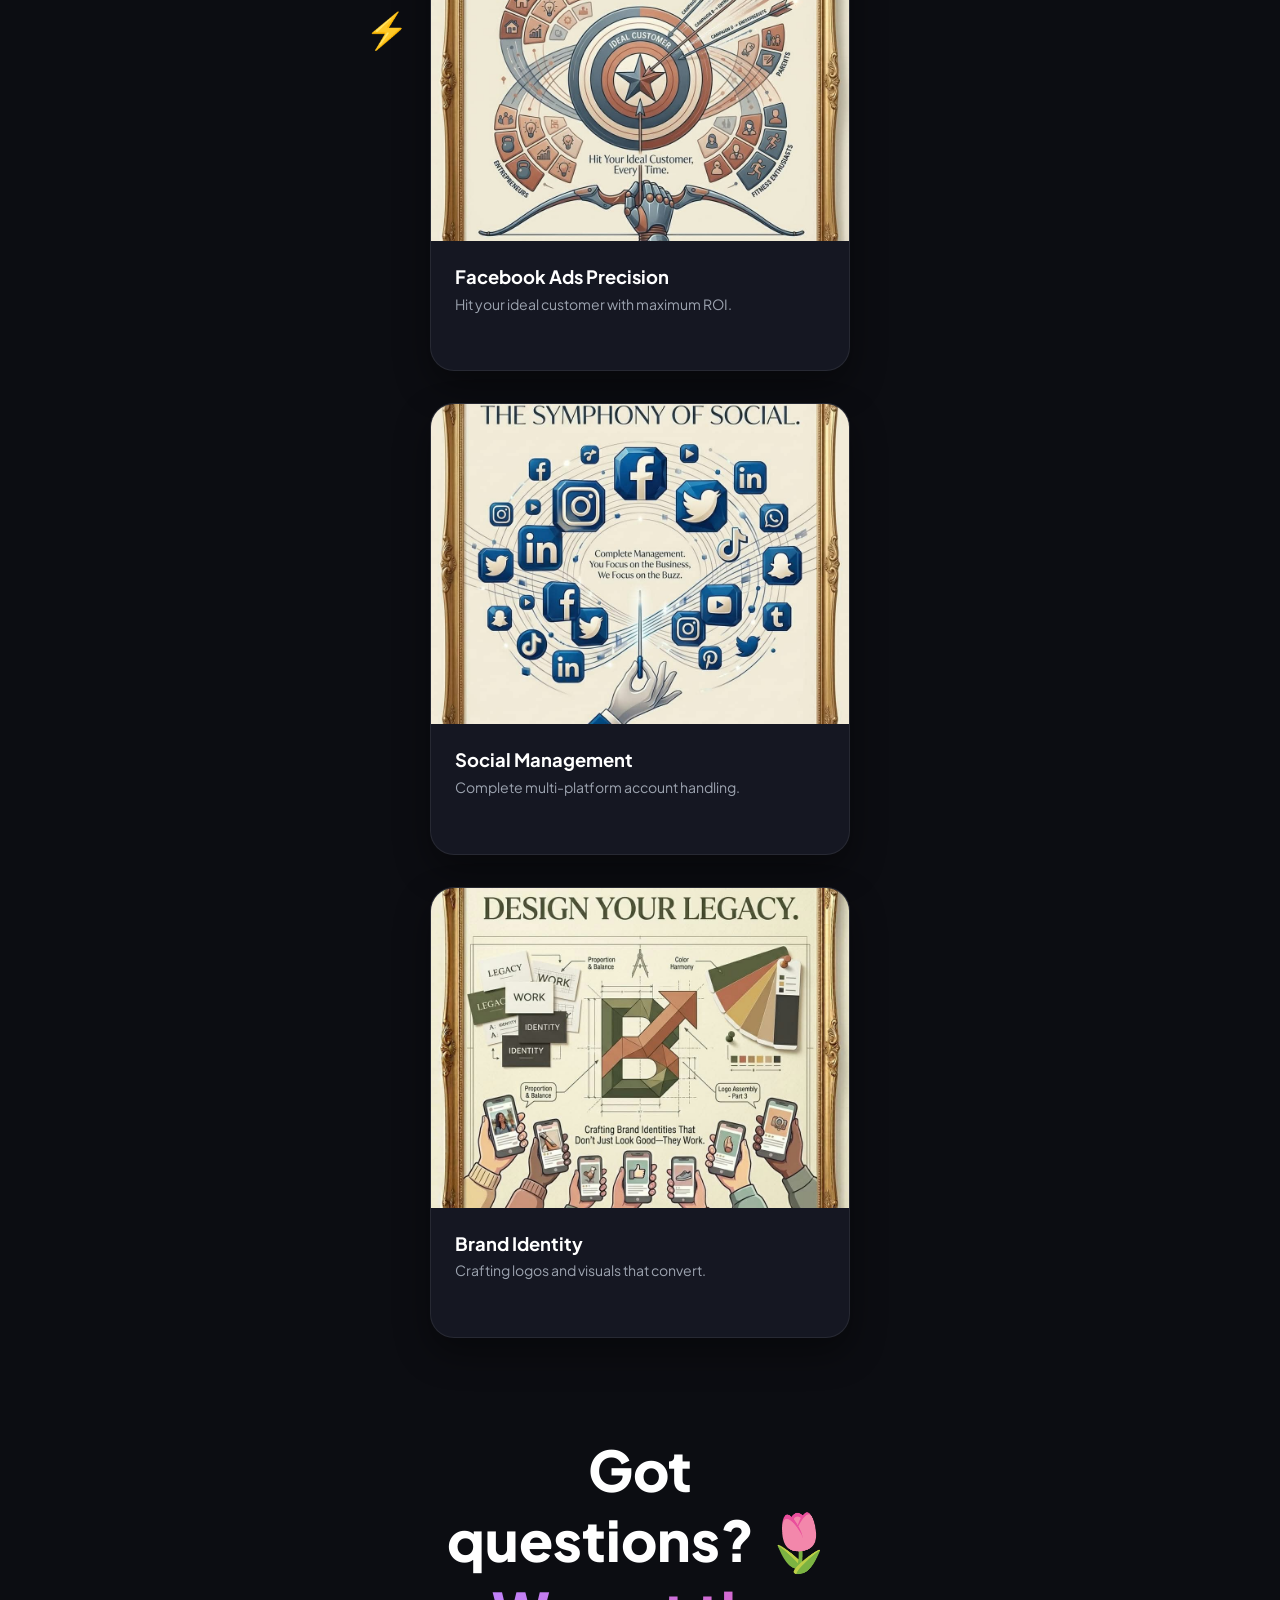
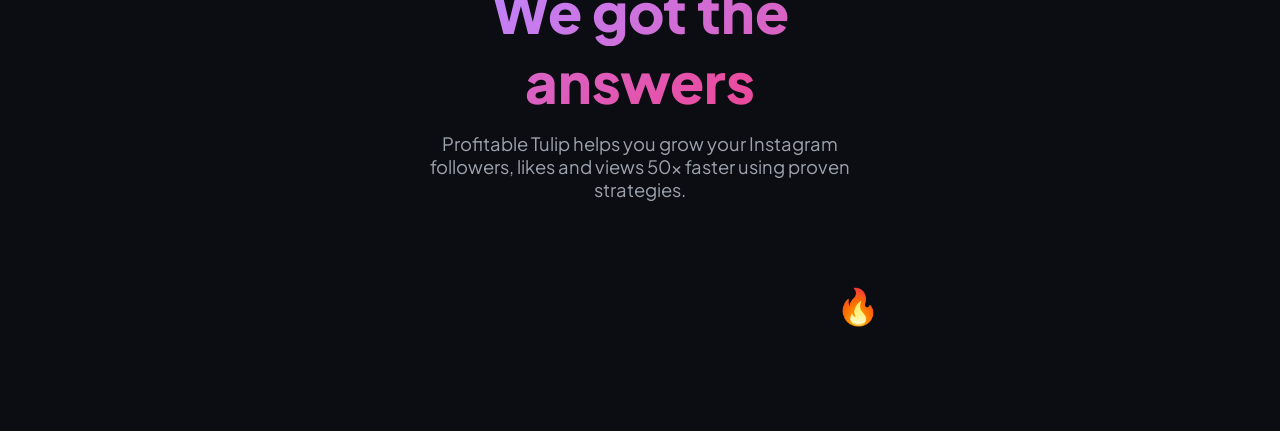
==== commit a6eb6e6e: "Update index.html" ====
--- a/index.html
+++ b/index.html
@@ -92,16 +92,7 @@
             </video>
           </div>
 
-          <div class="growth-input-box" style="margin-top: 2rem;">
-            <span>📷</span>
-            <input type="text" placeholder="Enter your Instagram username">
-            <a href="https://wa.me/923230297971" target="_blank" class="input-btn">Start Growth →</a>
-          </div>
-        </div>
-
-      </div>
-    </section>
-
+         
     <!-- Interactive Services Category Hub -->
     <section id="services-category" class="pricing-section">
       <div class="section-header">
--- a/style.css
+++ b/style.css
@@ -939,7 +939,38 @@
     grid-template-columns: 1fr;
   }
 }
-
+/* Smooth Floating Animations for Emojis */
+@keyframes floatSlow {
+  0%, 100% { transform: translateY(0px) rotate(0deg); }
+  50% { transform: translateY(-15px) rotate(5deg); }
+}
+
+@keyframes floatFast {
+  0%, 100% { transform: translateY(0px) scale(1); }
+  50% { transform: translateY(-10px) scale(1.1); }
+}
+
+@keyframes floatBounce {
+  0%, 100% { transform: translateY(0px) rotate(0deg); }
+  50% { transform: translateY(-20px) rotate(-10deg); }
+}
+@keyframes floatGlow {
+  0%, 100% {
+    transform: translateY(0) scale(1);
+  }
+  50% {
+    transform: translateY(-12px) scale(1.1);
+  }
+}
+
+/* Scroll Parallax effect logic for Interactive Mockup */
+.interactive-mockup-wrapper {
+  transition: transform 0.3s ease-out;
+}
+
+.interactive-mockup-wrapper:hover {
+  transform: translateY(-5px);
+}
 @media (max-width: 600px) {
   .poster-gallery-grid {
     grid-template-columns: 1fr;
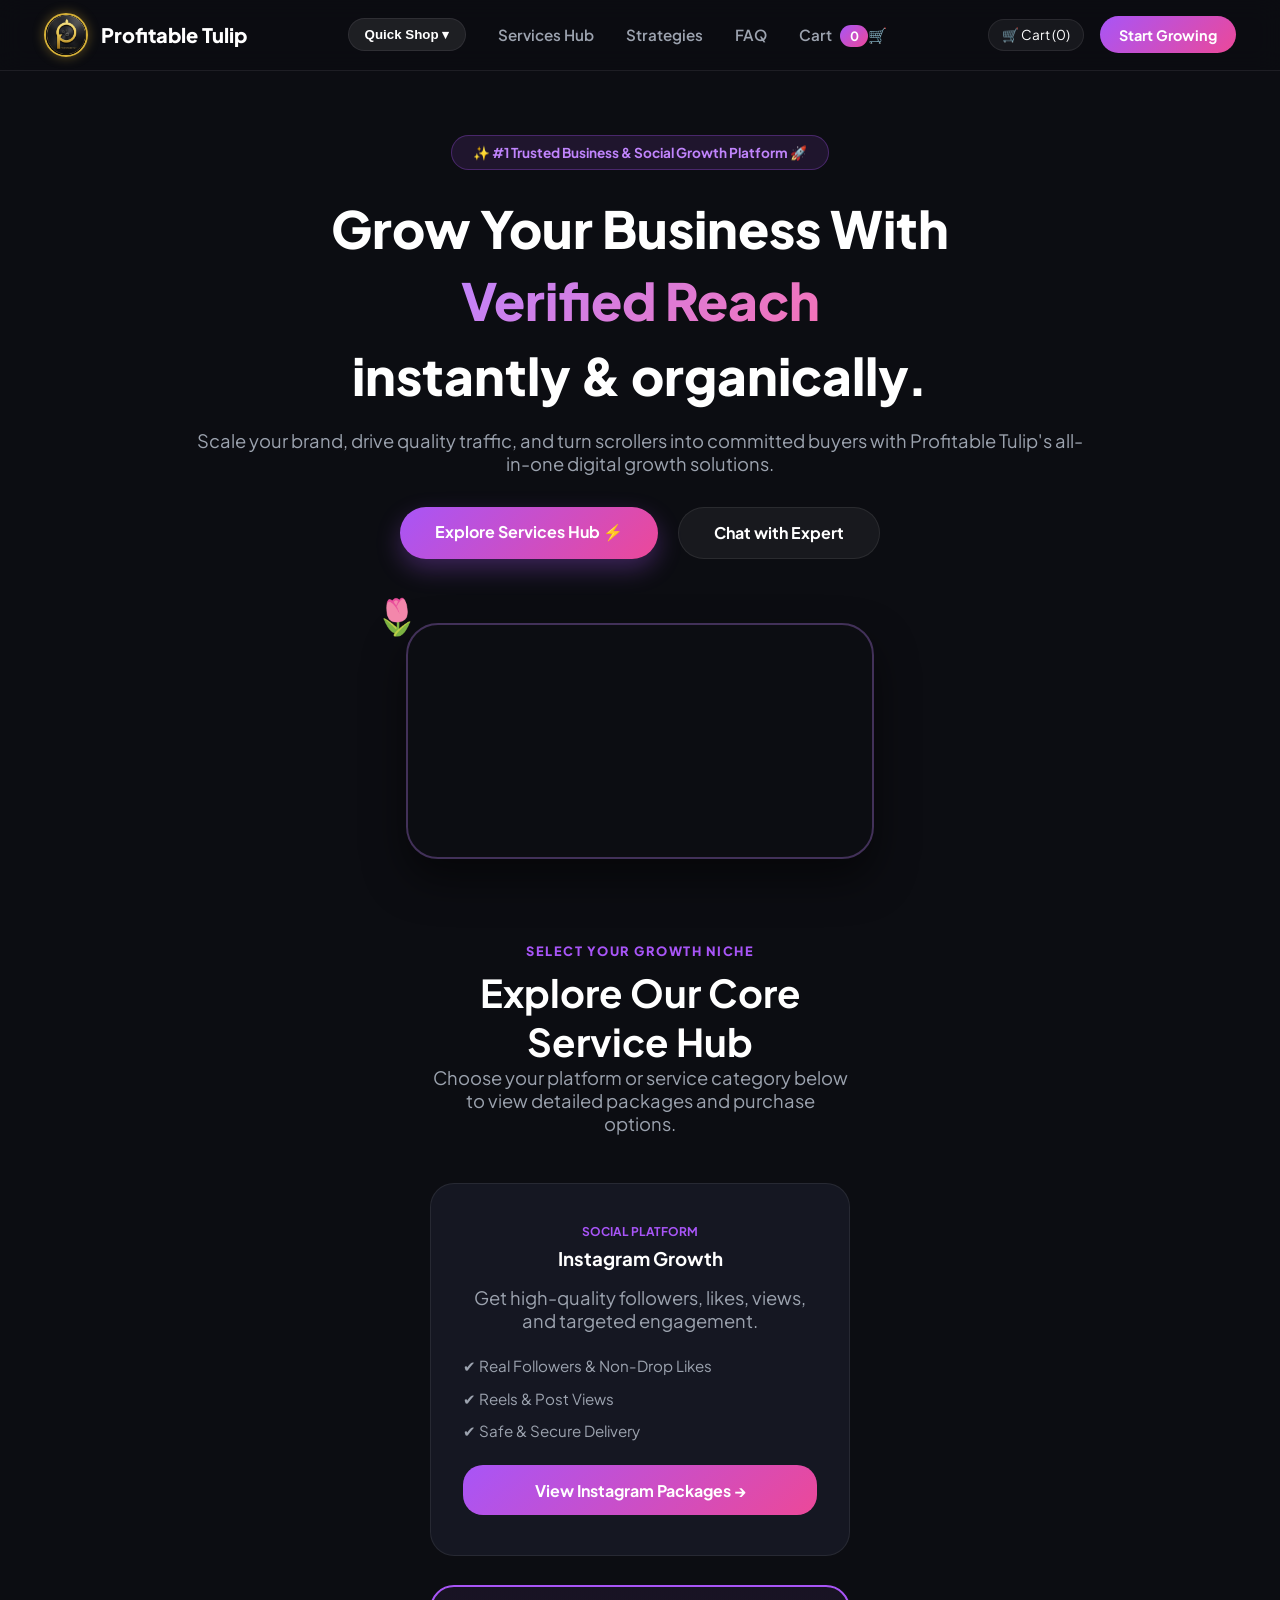
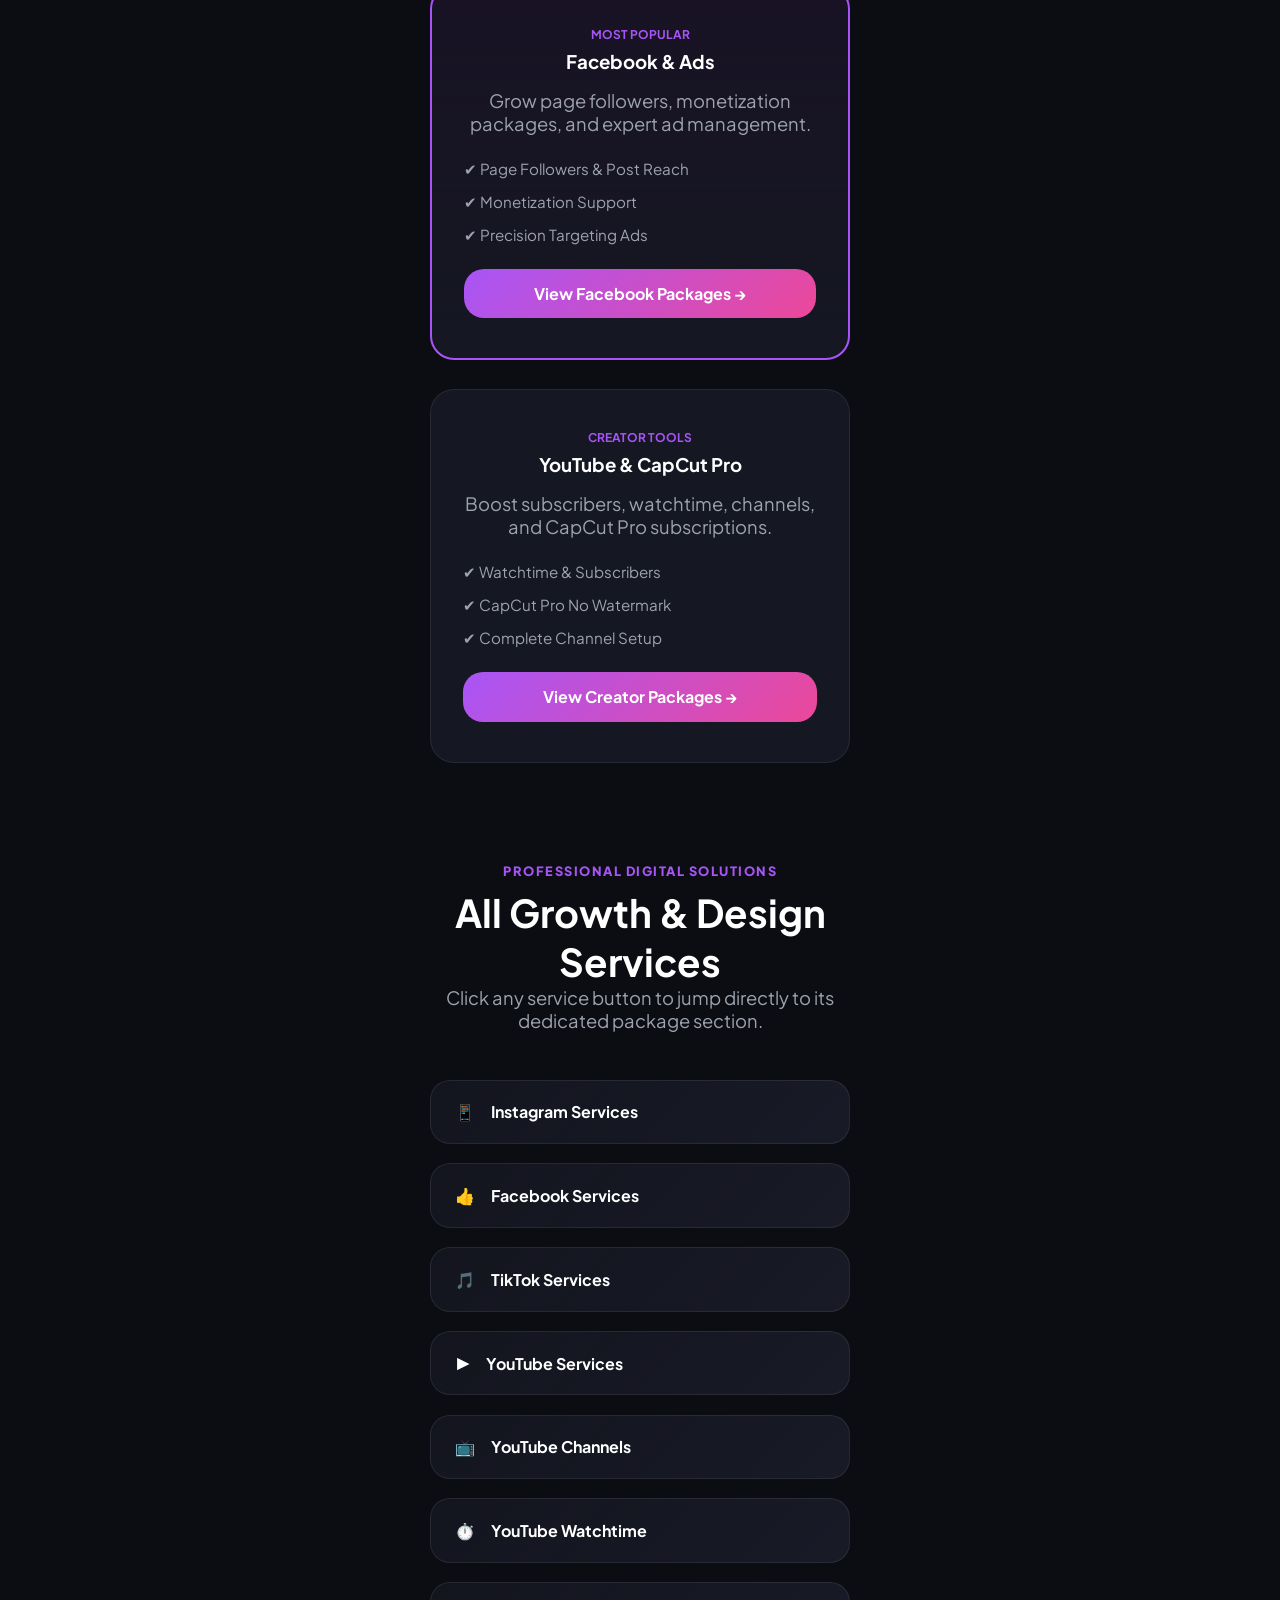
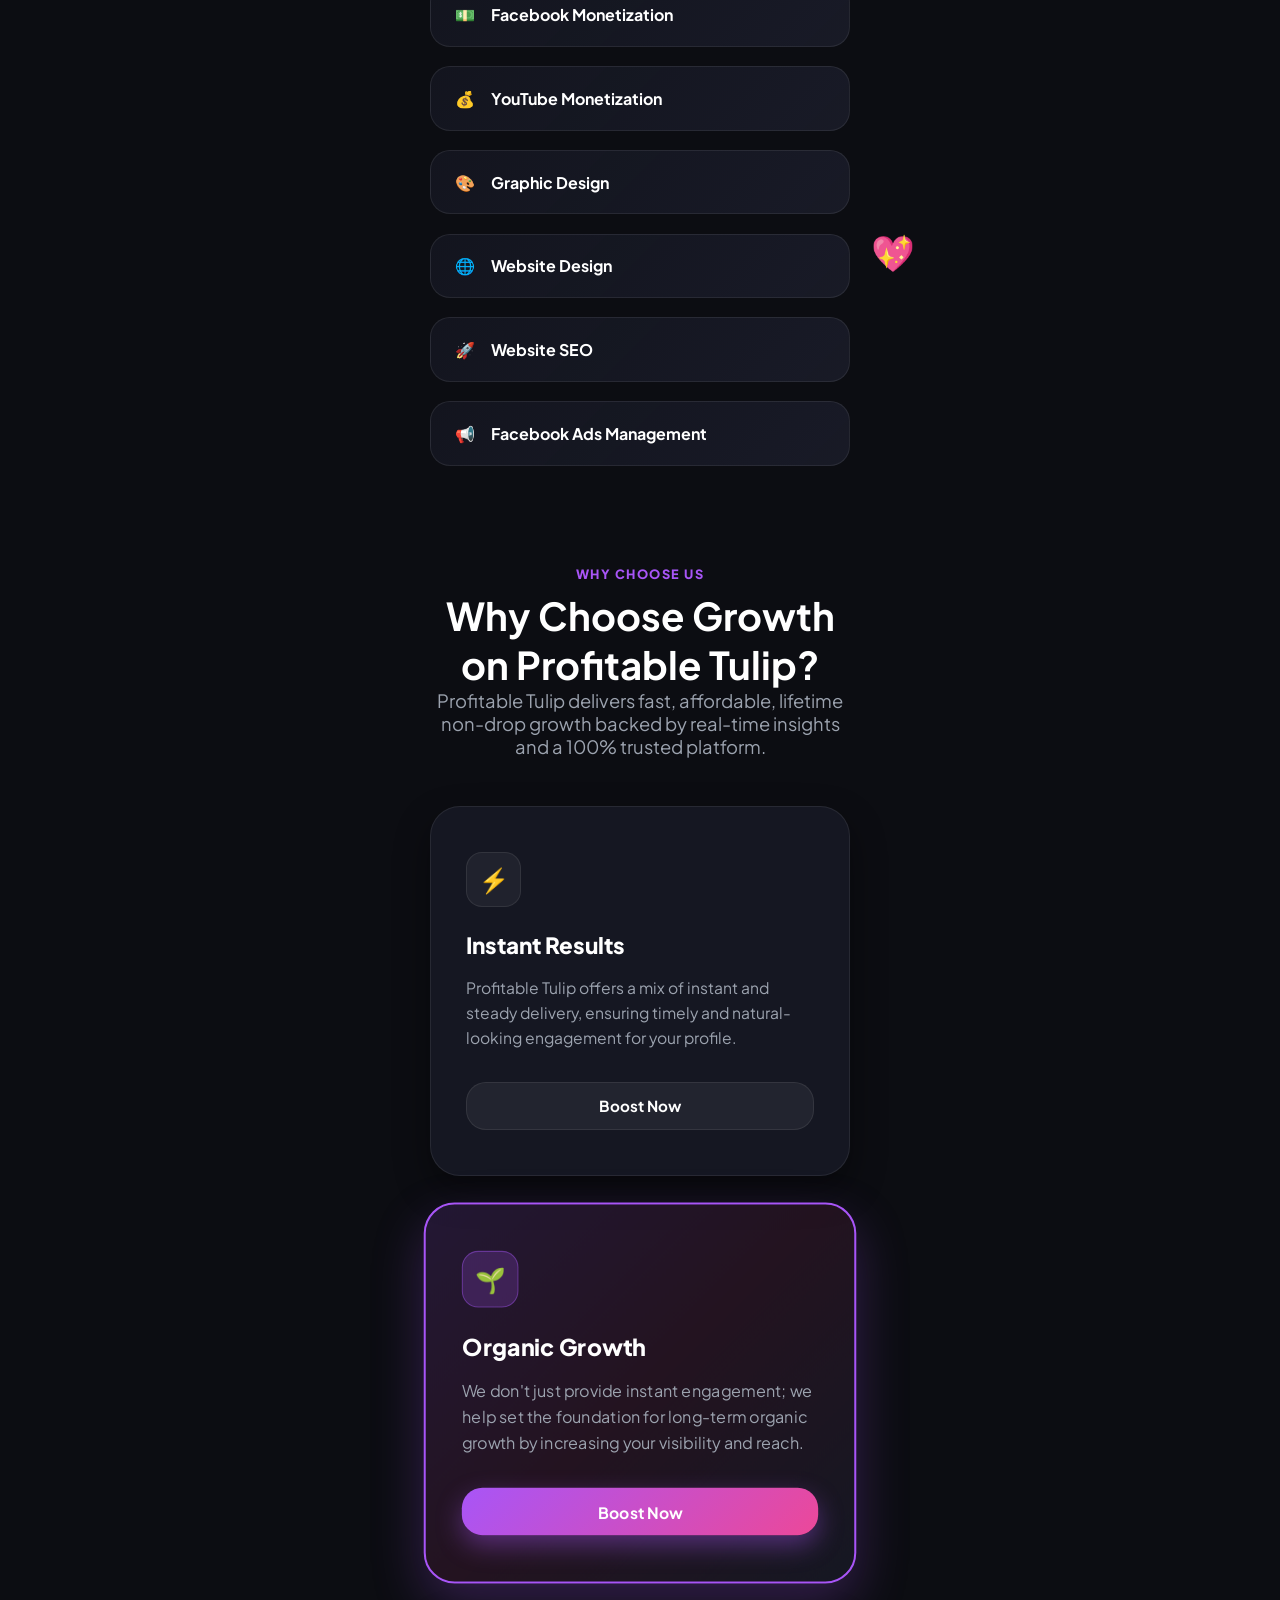
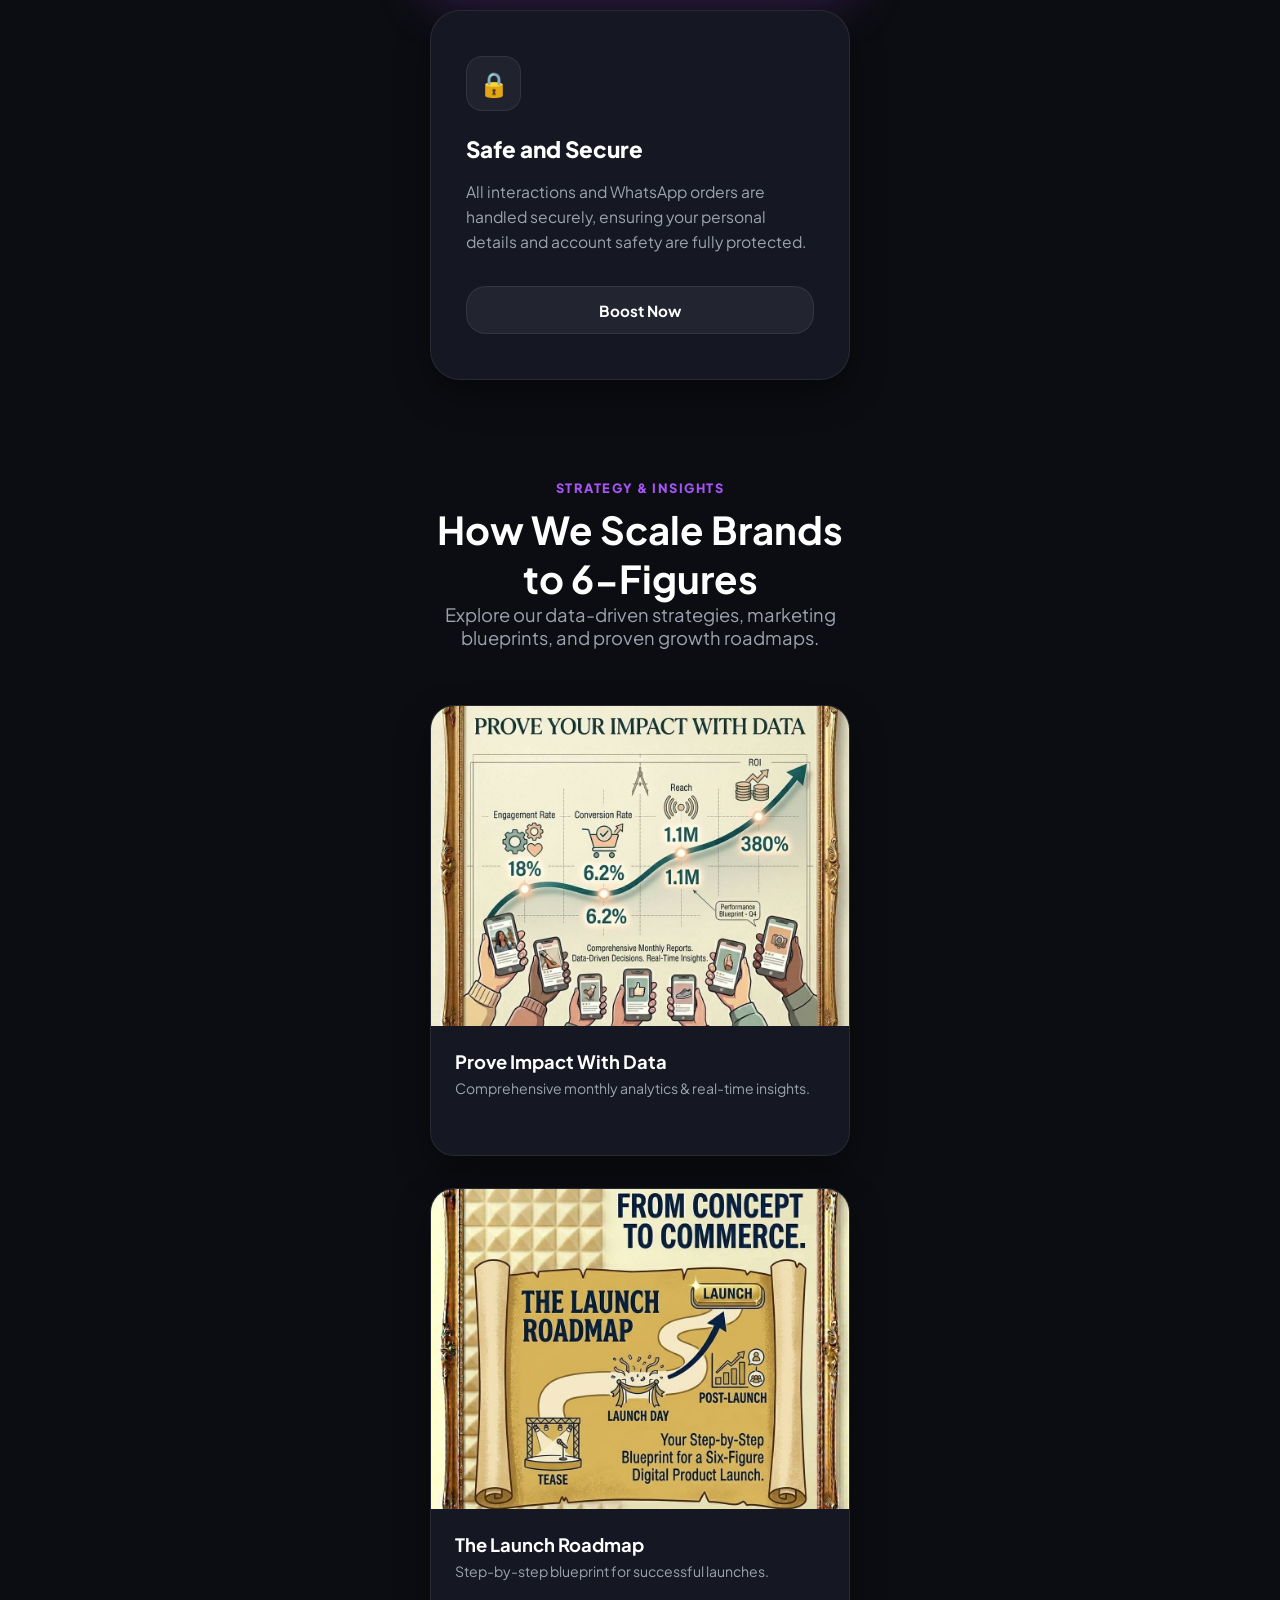
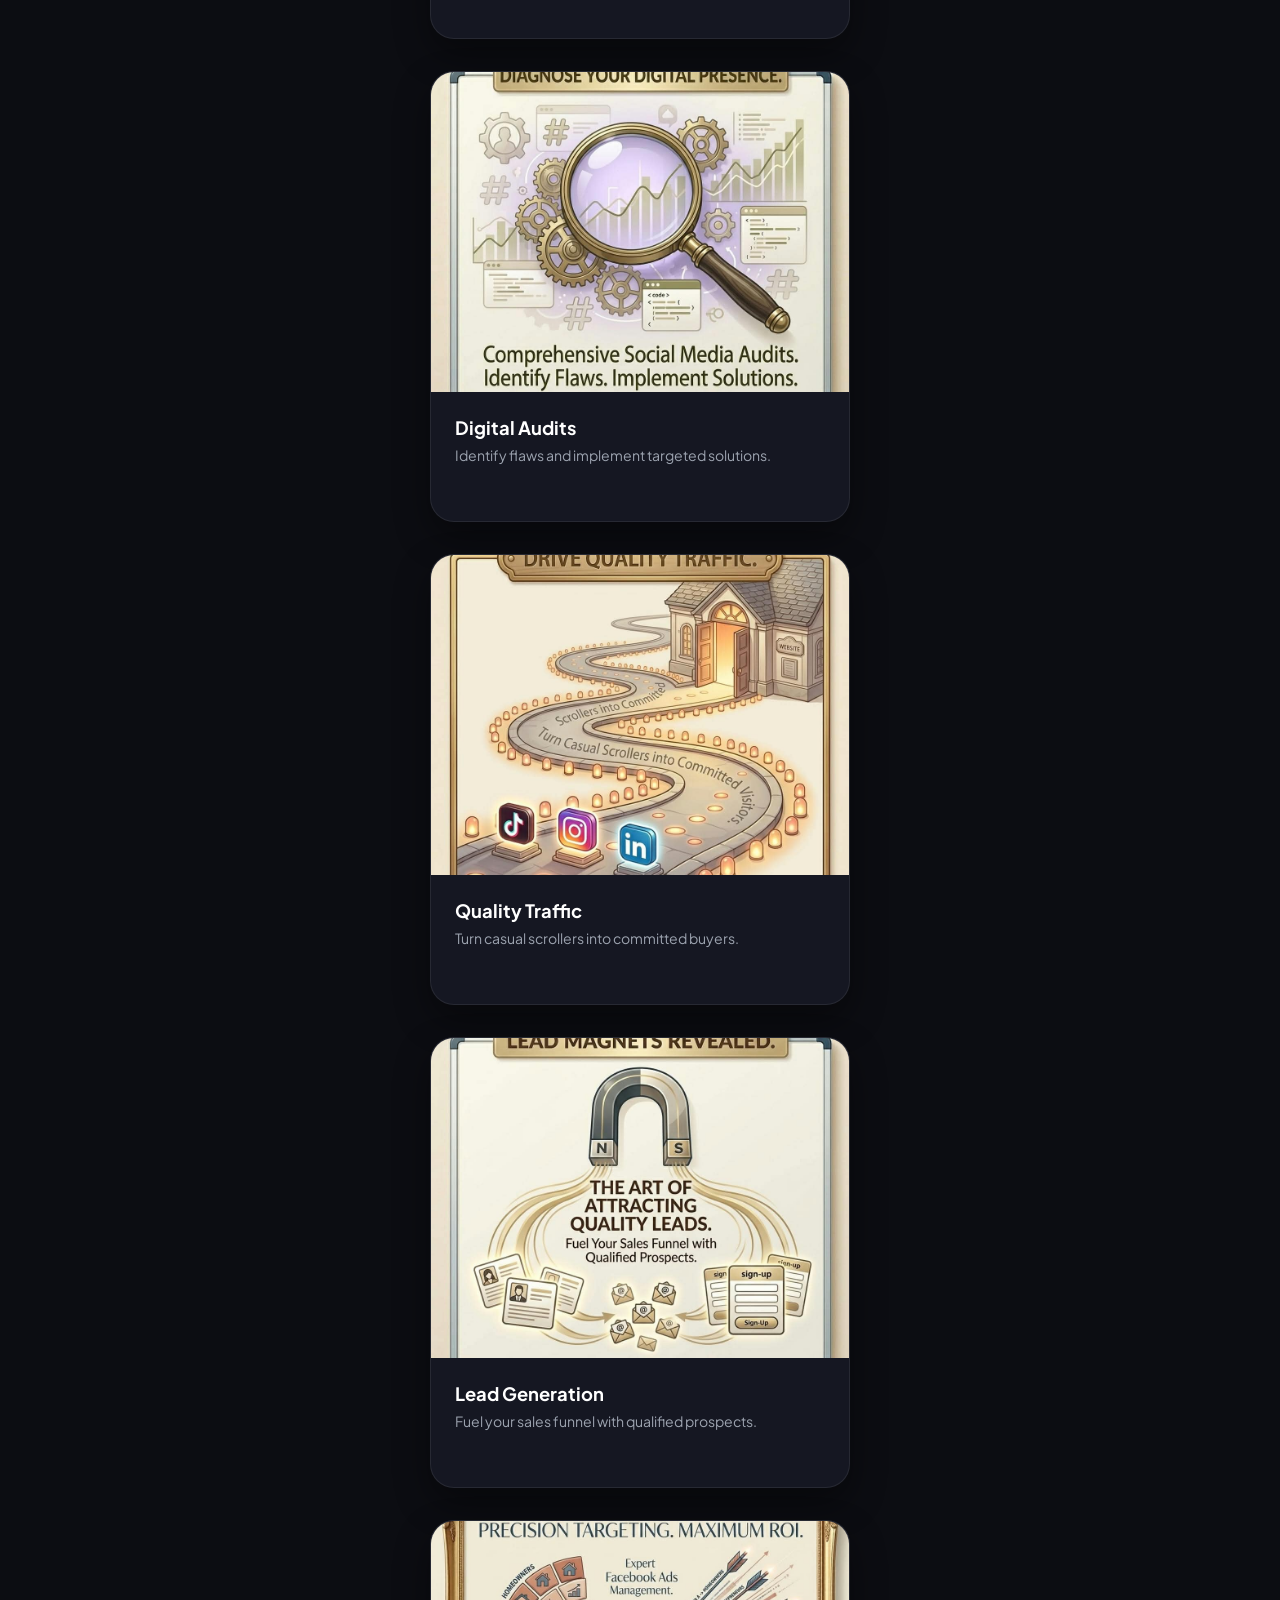
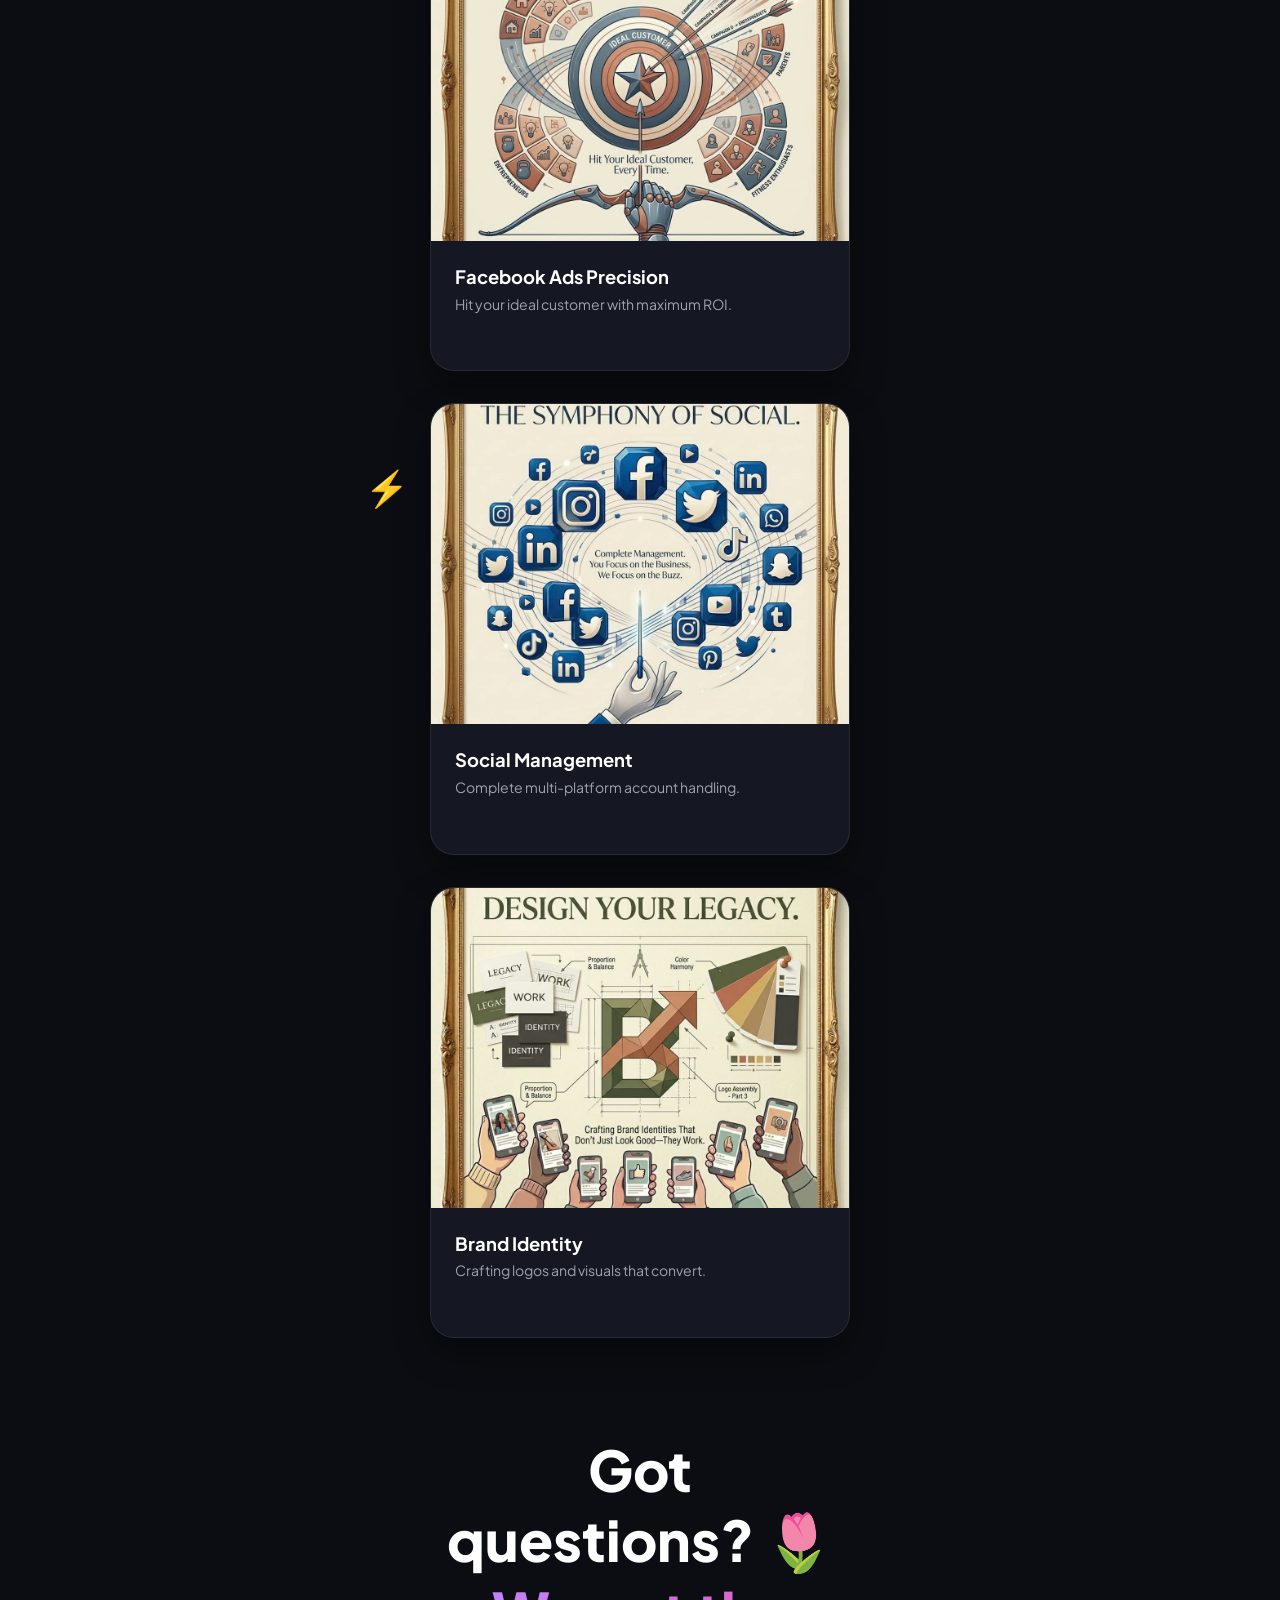
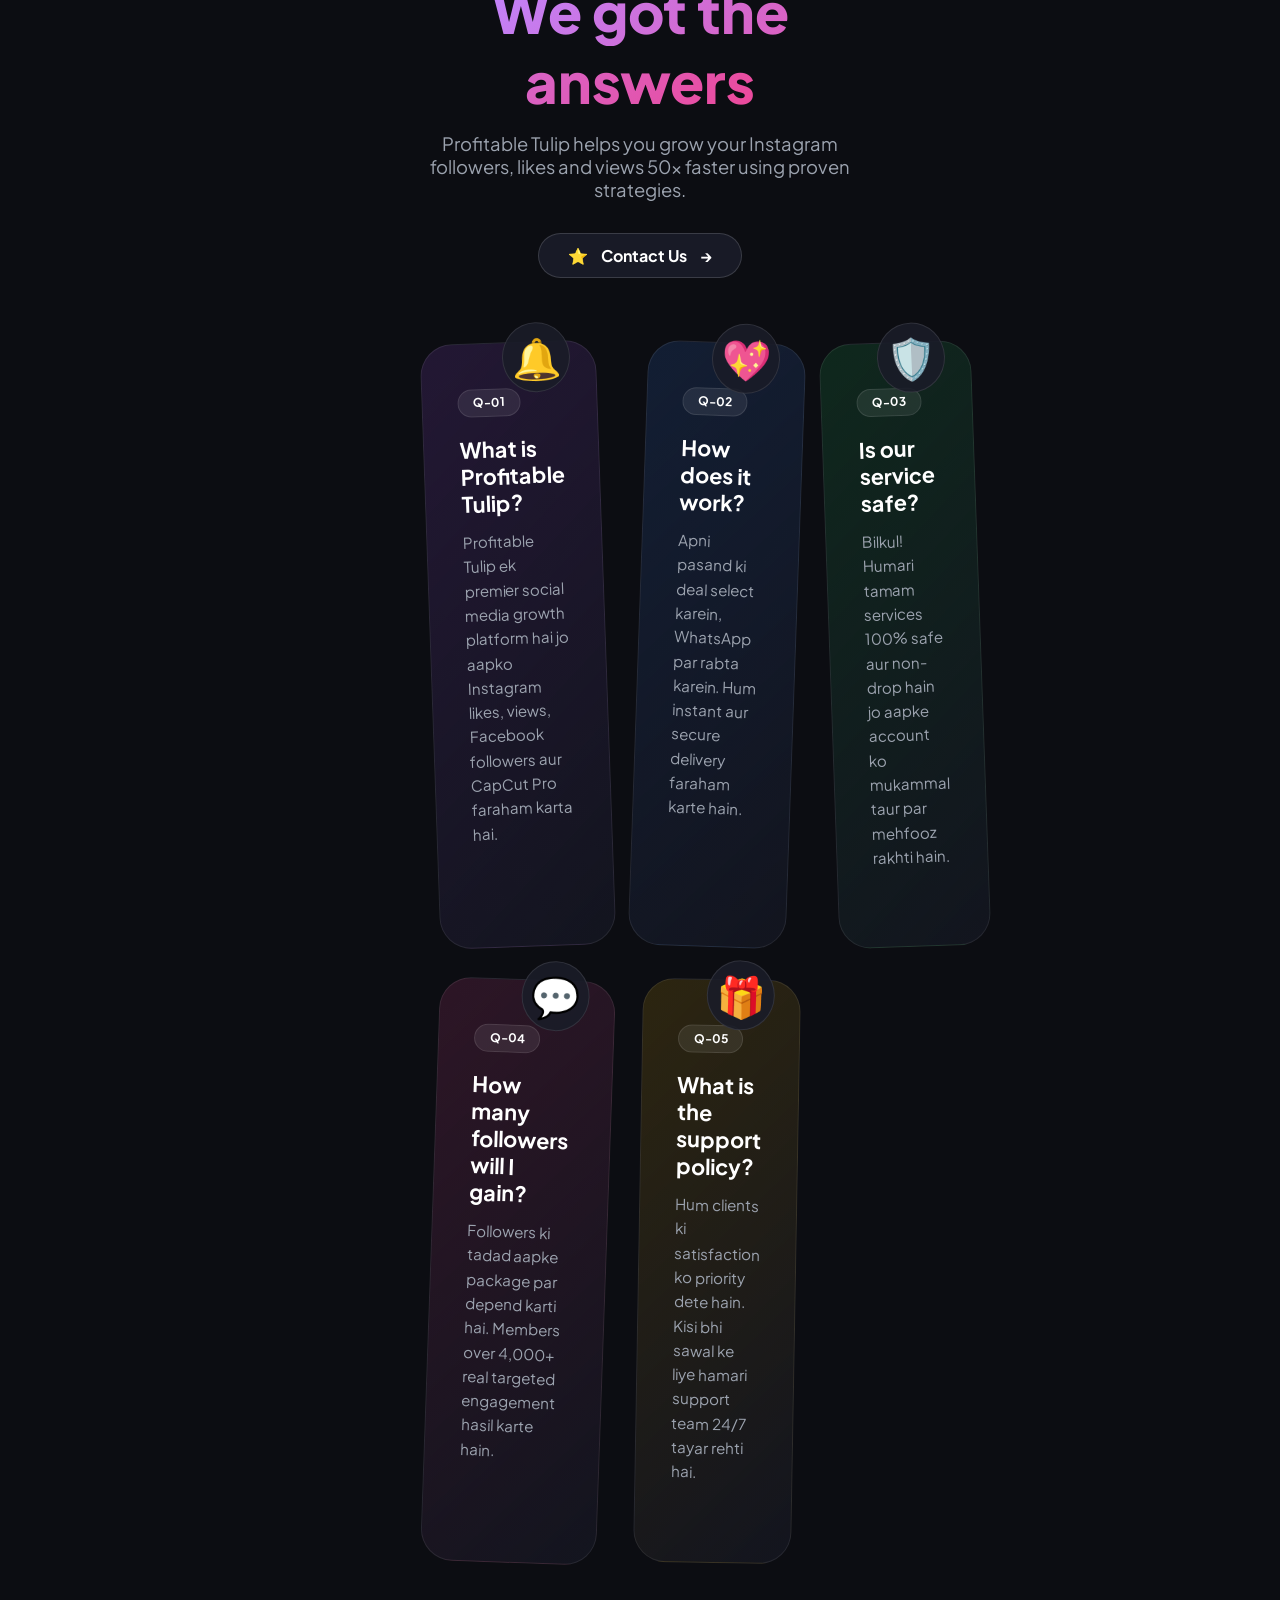
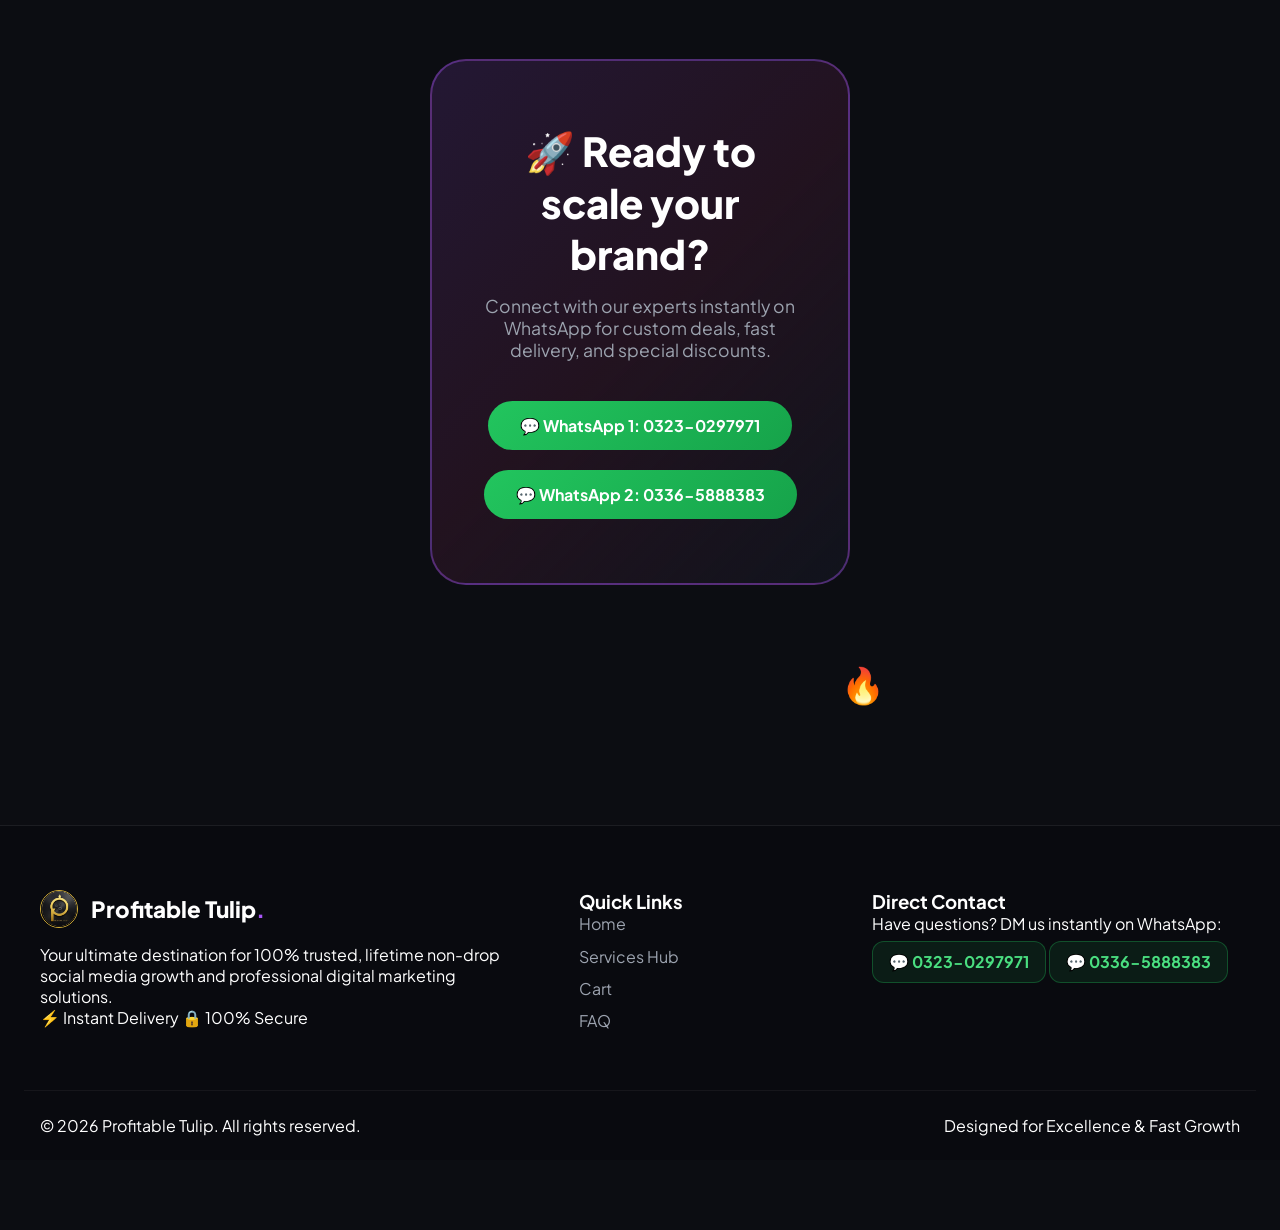
==== commit 8e3f27cd: "Update index.html" ====
--- a/index.html
+++ b/index.html
@@ -78,12 +78,12 @@
           <a href="https://wa.me/923230297971" target="_blank" class="btn-hero-secondary">Chat with Expert</a>
         </div>
 
-        <!-- 3D Video Replacement Section -->
+        <!-- 3D Video Replacement Section with Structured Floating Emojis -->
         <div class="interactive-mockup-wrapper" style="margin-top: 3rem; position: relative;">
-          <div class="floating-element shape-1" style="position: absolute; top: -20px; left: -10px; z-index: 2; animation: floatGlow 3s ease-in-out infinite;">🌷</div>
-          <div class="floating-element heart-1" style="position: absolute; top: 30%; right: -25px; z-index: 2; animation: floatGlow 2.5s ease-in-out infinite;">💖</div>
-          <div class="floating-element shape-2" style="position: absolute; bottom: 20%; left: -25px; z-index: 2; animation: floatGlow 3.5s ease-in-out infinite;">⚡</div>
-          <div class="floating-element heart-2" style="position: absolute; bottom: -15px; right: 10px; z-index: 2; animation: floatGlow 4s ease-in-out infinite;">🔥</div>
+          <div class="floating-element shape-1" style="position: absolute; top: -15px; left: -15px; z-index: 10; animation: floatGlow 3s ease-in-out infinite;">🌷</div>
+          <div class="floating-element heart-1" style="position: absolute; top: 25%; right: -25px; z-index: 10; animation: floatGlow 2.5s ease-in-out infinite;">💖</div>
+          <div class="floating-element shape-2" style="position: absolute; bottom: 30%; left: -25px; z-index: 10; animation: floatGlow 3.5s ease-in-out infinite;">⚡</div>
+          <div class="floating-element heart-2" style="position: absolute; bottom: -10px; right: 5px; z-index: 10; animation: floatGlow 4s ease-in-out infinite;">🔥</div>
 
           <div class="phone-mockup-card" style="padding: 0; overflow: hidden; background: transparent; border: 2px solid rgba(192, 132, 252, 0.3); box-shadow: 0 20px 40px rgba(0,0,0,0.5);">
             <video autoplay muted loop playsinline style="width: 100%; height: auto; display: block; border-radius: 16px;">
@@ -253,3 +253,108 @@
           <span class="circled-text">We got the answers</span>
         </h2>
         <p>Profitable Tulip helps you grow your Instagram followers, likes and views 50x faster using proven strategies.</p>
+        
+        <div class="faq-contact-pill">
+          <span class="star-icon">⭐</span>
+          <span>Contact Us</span>
+          <span class="arrow-icon">→</span>
+        </div>
+      </div>
+
+      <div class="upgrow-cards-wrapper">
+        <div class="upgrow-card card-rotate-left bg-light-purple">
+          <div class="floating-badge-3d">🔔</div>
+          <div class="q-pill">Q-01</div>
+          <h3>What is Profitable Tulip?</h3>
+          <p>Profitable Tulip ek premier social media growth platform hai jo aapko Instagram likes, views, Facebook followers aur CapCut Pro faraham karta hai.</p>
+        </div>
+
+        <div class="upgrow-card card-rotate-right bg-light-blue">
+          <div class="floating-badge-3d">💖</div>
+          <div class="q-pill">Q-02</div>
+          <h3>How does it work?</h3>
+          <p>Apni pasand ki deal select karein, WhatsApp par rabta karein. Hum instant aur secure delivery faraham karte hain.</p>
+        </div>
+
+        <div class="upgrow-card card-rotate-left bg-light-green">
+          <div class="floating-badge-3d">🛡️</div>
+          <div class="q-pill">Q-03</div>
+          <h3>Is our service safe?</h3>
+          <p>Bilkul! Humari tamam services 100% safe aur non-drop hain jo aapke account ko mukammal taur par mehfooz rakhti hain.</p>
+        </div>
+
+        <div class="upgrow-card card-rotate-right bg-light-pink">
+          <div class="floating-badge-3d">💬</div>
+          <div class="q-pill">Q-04</div>
+          <h3>How many followers will I gain?</h3>
+          <p>Followers ki tadad aapke package par depend karti hai. Members over 4,000+ real targeted engagement hasil karte hain.</p>
+        </div>
+
+        <div class="upgrow-card card-rotate-center bg-light-cream">
+          <div class="floating-badge-3d">🎁</div>
+          <div class="q-pill">Q-05</div>
+          <h3>What is the support policy?</h3>
+          <p>Hum clients ki satisfaction ko priority dete hain. Kisi bhi sawal ke liye hamari support team 24/7 tayar rehti hai.</p>
+        </div>
+      </div>
+    </section>
+
+    <!-- CTA Section -->
+    <section class="cta-beautified-section">
+      <div class="cta-beautified-card">
+        <h2>🚀 Ready to scale your brand?</h2>
+        <p>Connect with our experts instantly on WhatsApp for custom deals, fast delivery, and special discounts.</p>
+        <div class="cta-buttons-flex">
+          <a href="https://wa.me/923230297971" target="_blank" class="cta-whatsapp-pill">💬 WhatsApp 1: 0323-0297971</a>
+          <a href="https://wa.me/923365888383" target="_blank" class="cta-whatsapp-pill">💬 WhatsApp 2: 0336-5888383</a>
+        </div>
+      </div>
+    </section>
+  </main>
+
+  <!-- Footer -->
+  <footer class="modern-footer">
+    <div class="footer-container">
+      <div class="footer-brand-col">
+        <div class="footer-logo">
+          <img src="logo.png" alt="Logo" class="footer-logo-img">
+          <h2>Profitable Tulip<span class="dot">.</span></h2>
+        </div>
+        <p>Your ultimate destination for 100% trusted, lifetime non-drop social media growth and professional digital marketing solutions.</p>
+        <div class="footer-social-badges">
+          <span class="badge-tag">⚡ Instant Delivery</span>
+          <span class="badge-tag">🔒 100% Secure</span>
+        </div>
+      </div>
+
+      <div class="footer-links-col">
+        <h3>Quick Links</h3>
+        <ul>
+          <li><a href="index.html">Home</a></li>
+          <li><a href="services.html">Services Hub</a></li>
+          <li><a href="cart.html">Cart</a></li>
+          <li><a href="#faq">FAQ</a></li>
+        </ul>
+      </div>
+
+      <div class="footer-contact-col">
+        <h3>Direct Contact</h3>
+        <p class="footer-desc">Have questions? DM us instantly on WhatsApp:</p>
+        <div class="footer-whatsapp-box">
+          <a href="https://wa.me/923230297971" target="_blank" class="footer-wa-link">💬 0323-0297971</a>
+          <a href="https://wa.me/923365888383" target="_blank" class="footer-wa-link">💬 0336-5888383</a>
+        </div>
+      </div>
+    </div>
+
+    <div class="footer-bottom">
+      <div class="footer-bottom-container">
+        <p>&copy; 2026 Profitable Tulip. All rights reserved.</p>
+        <p class="designer-credit">Designed for Excellence & Fast Growth</p>
+      </div>
+    </div>
+  </footer>
+
+  <script src="script.js"></script>
+</body>
+</html>
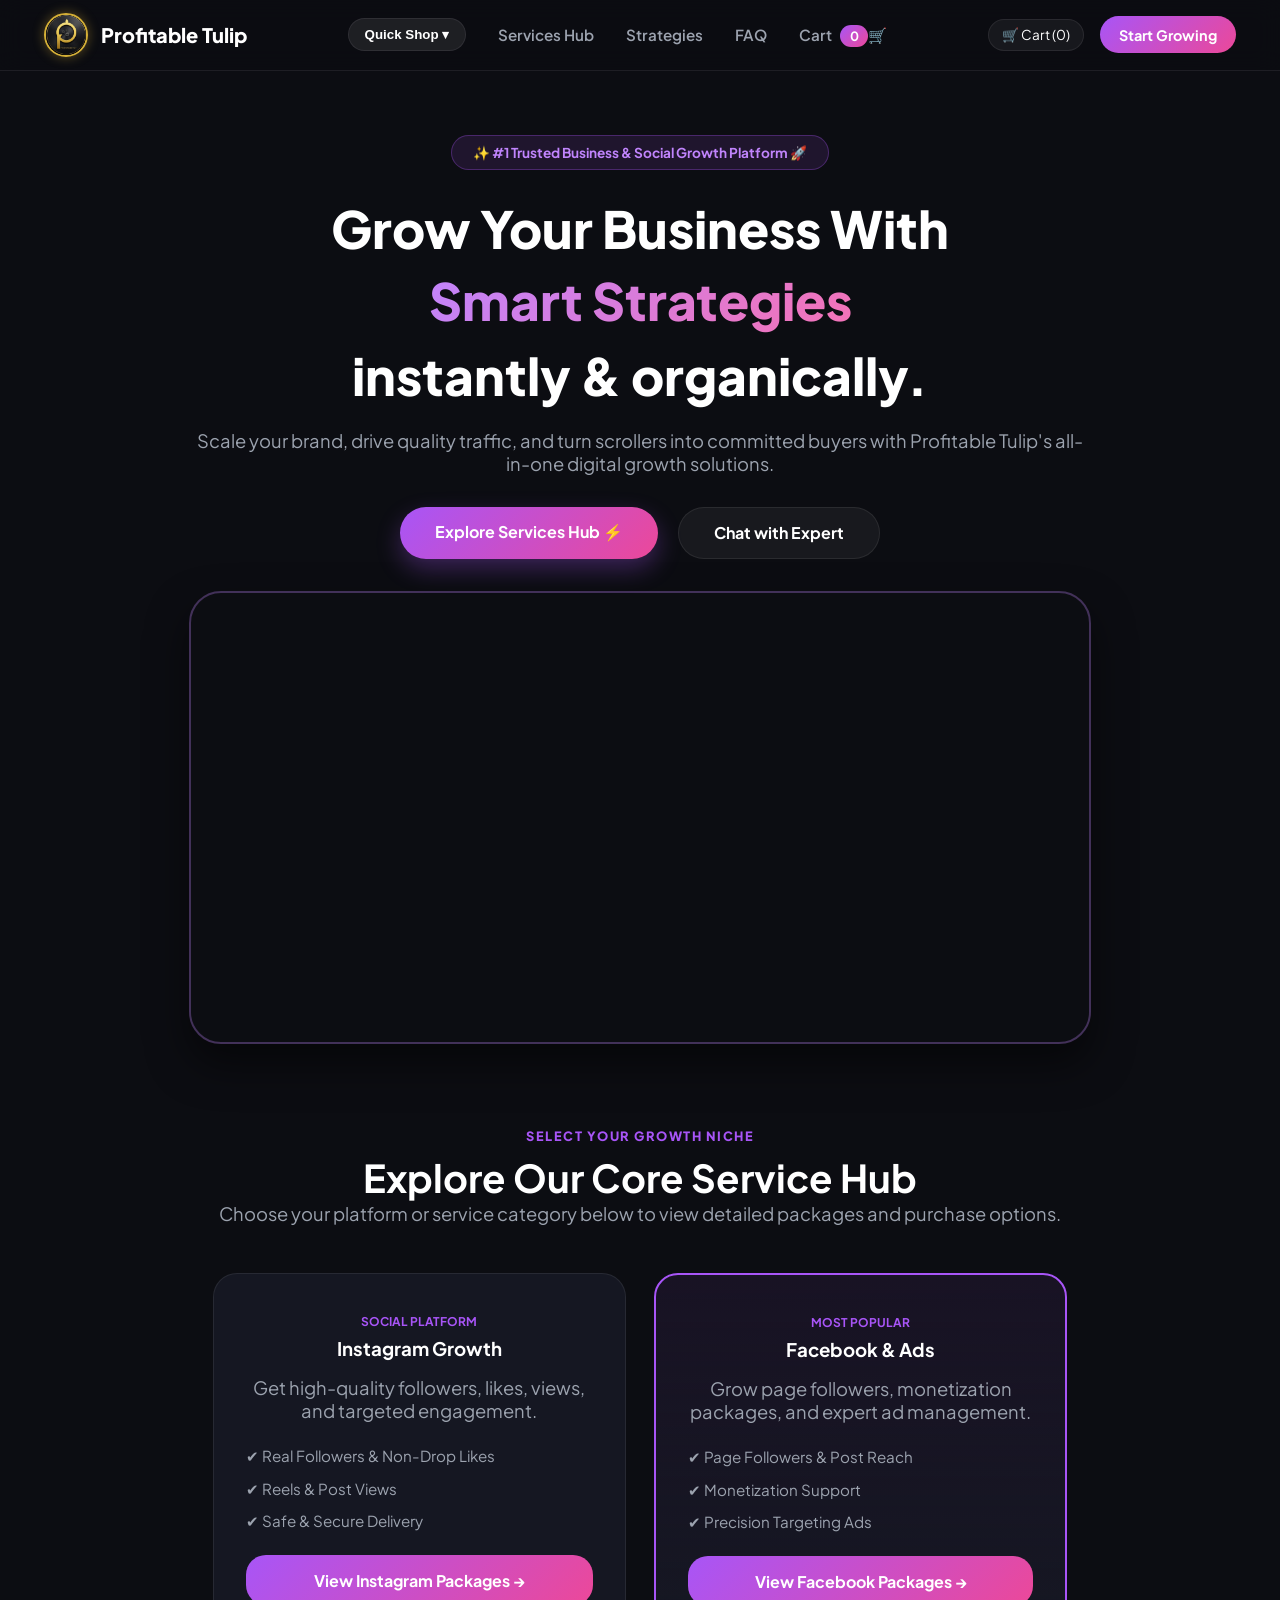
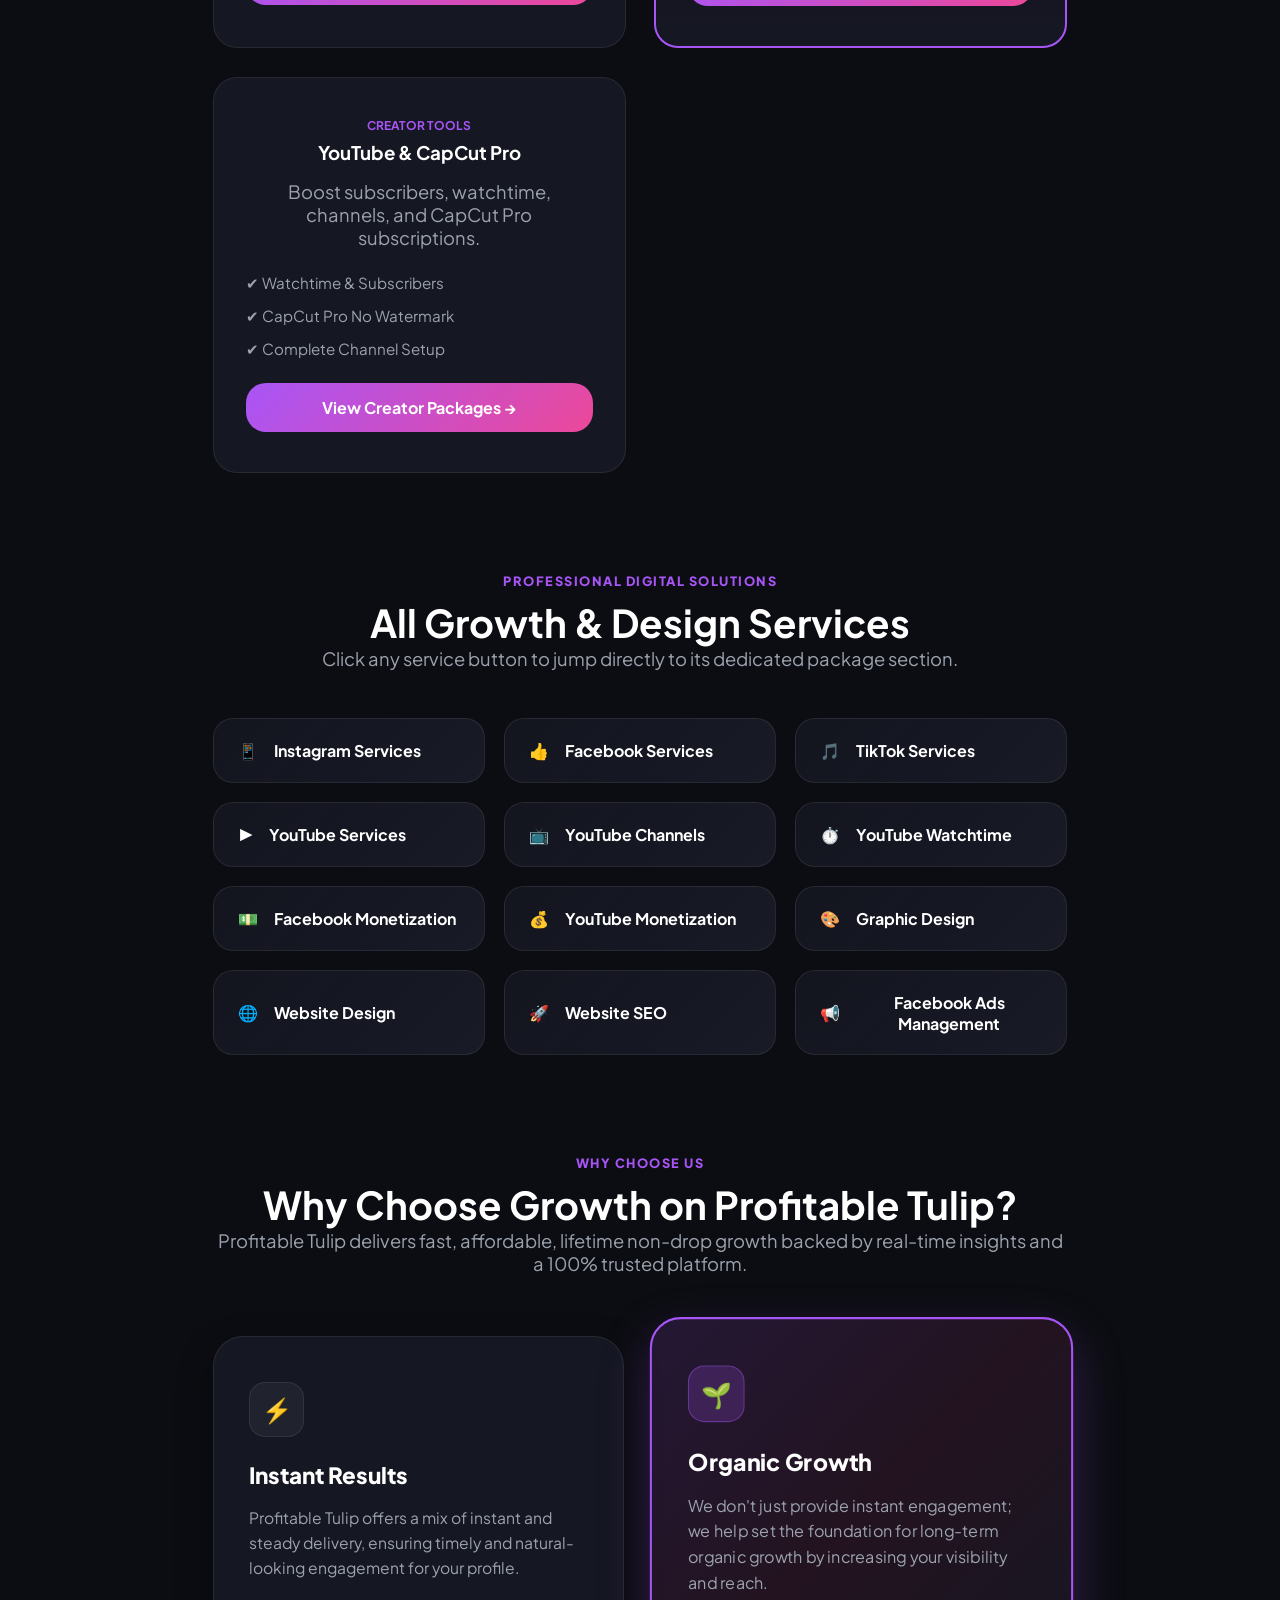
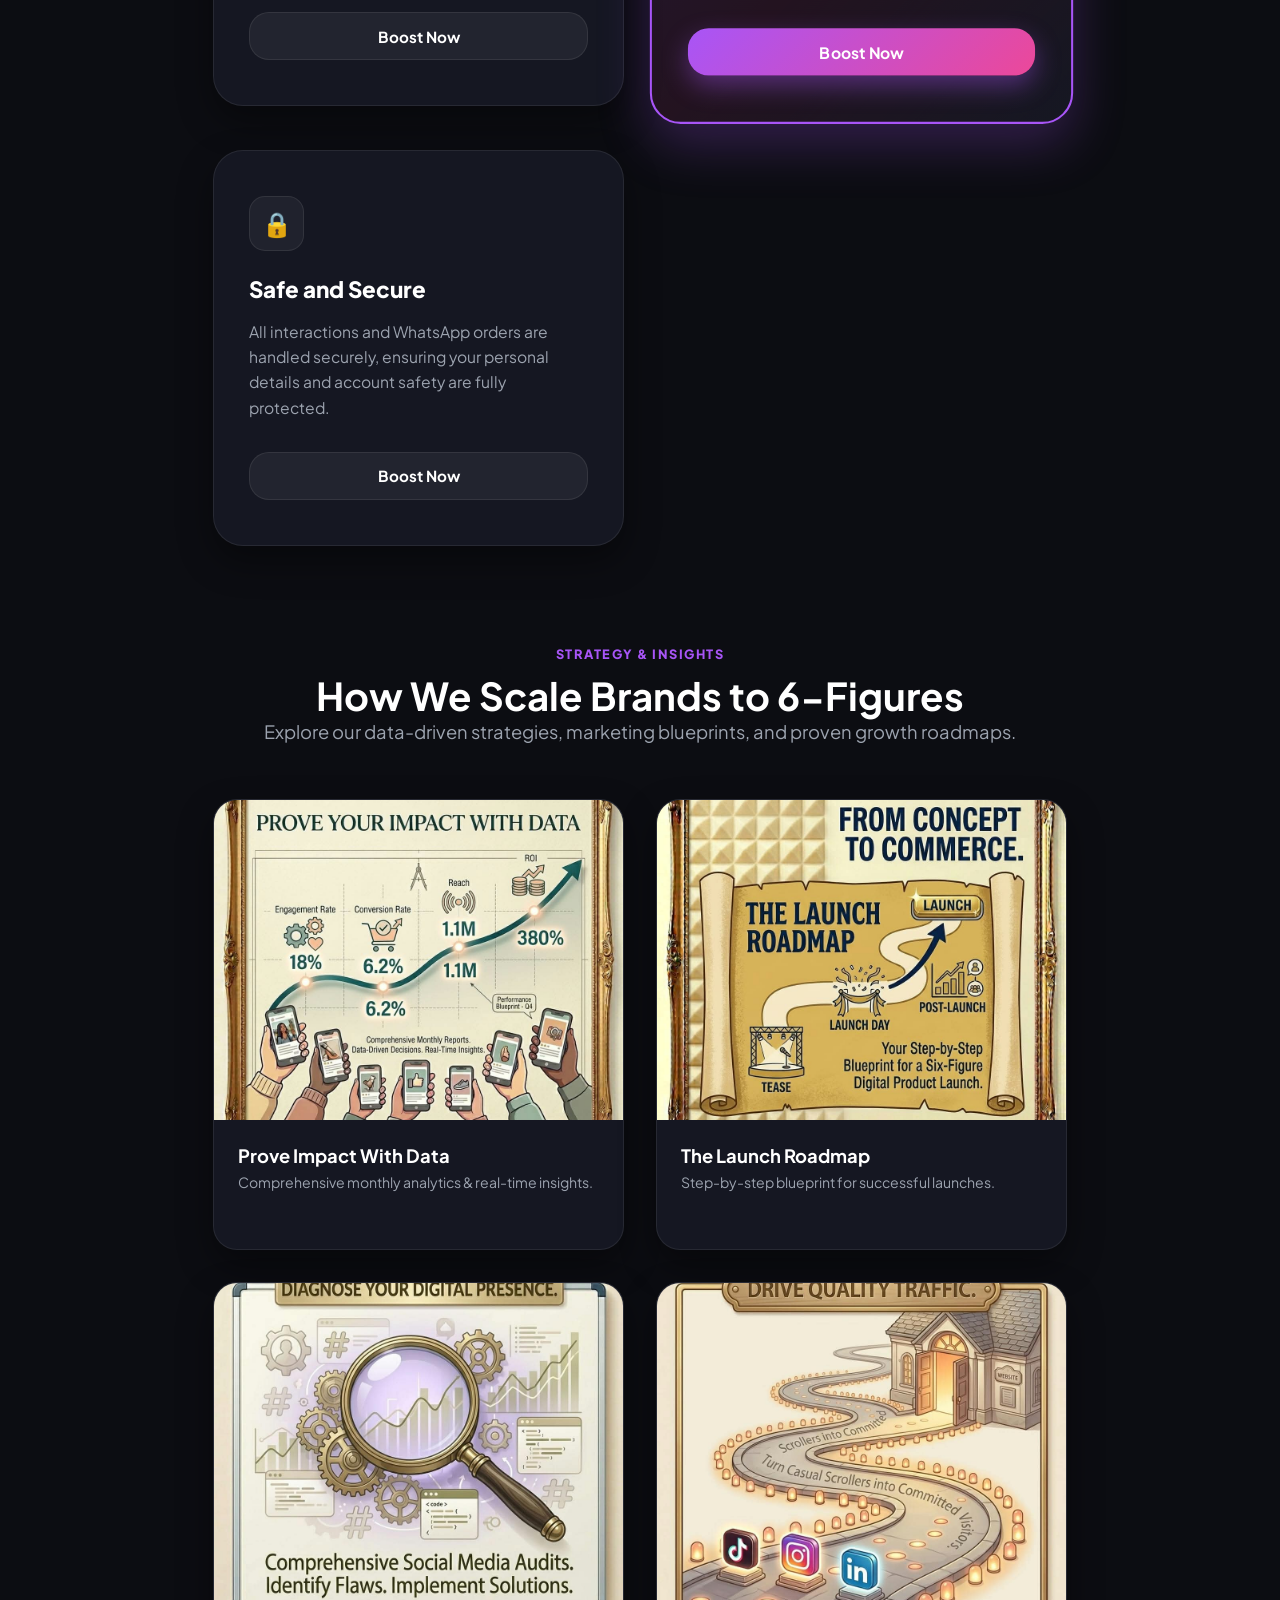
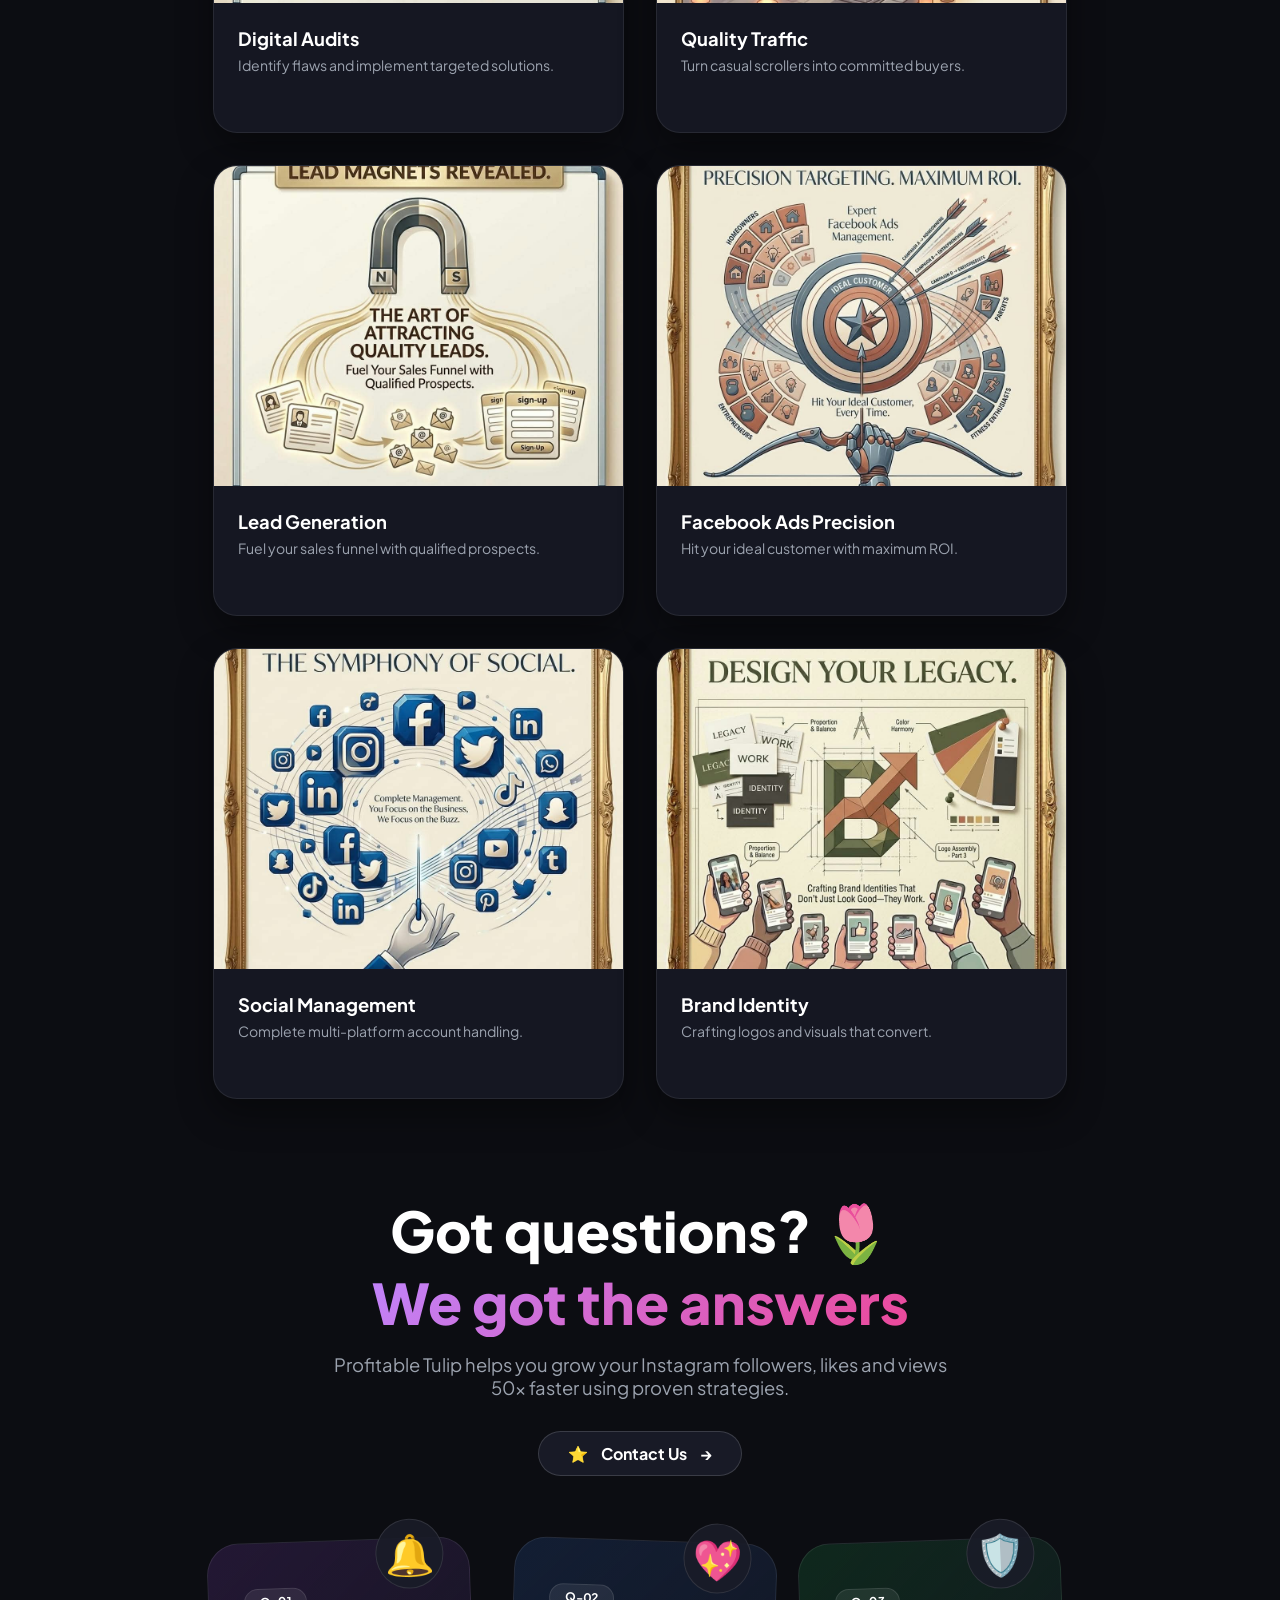
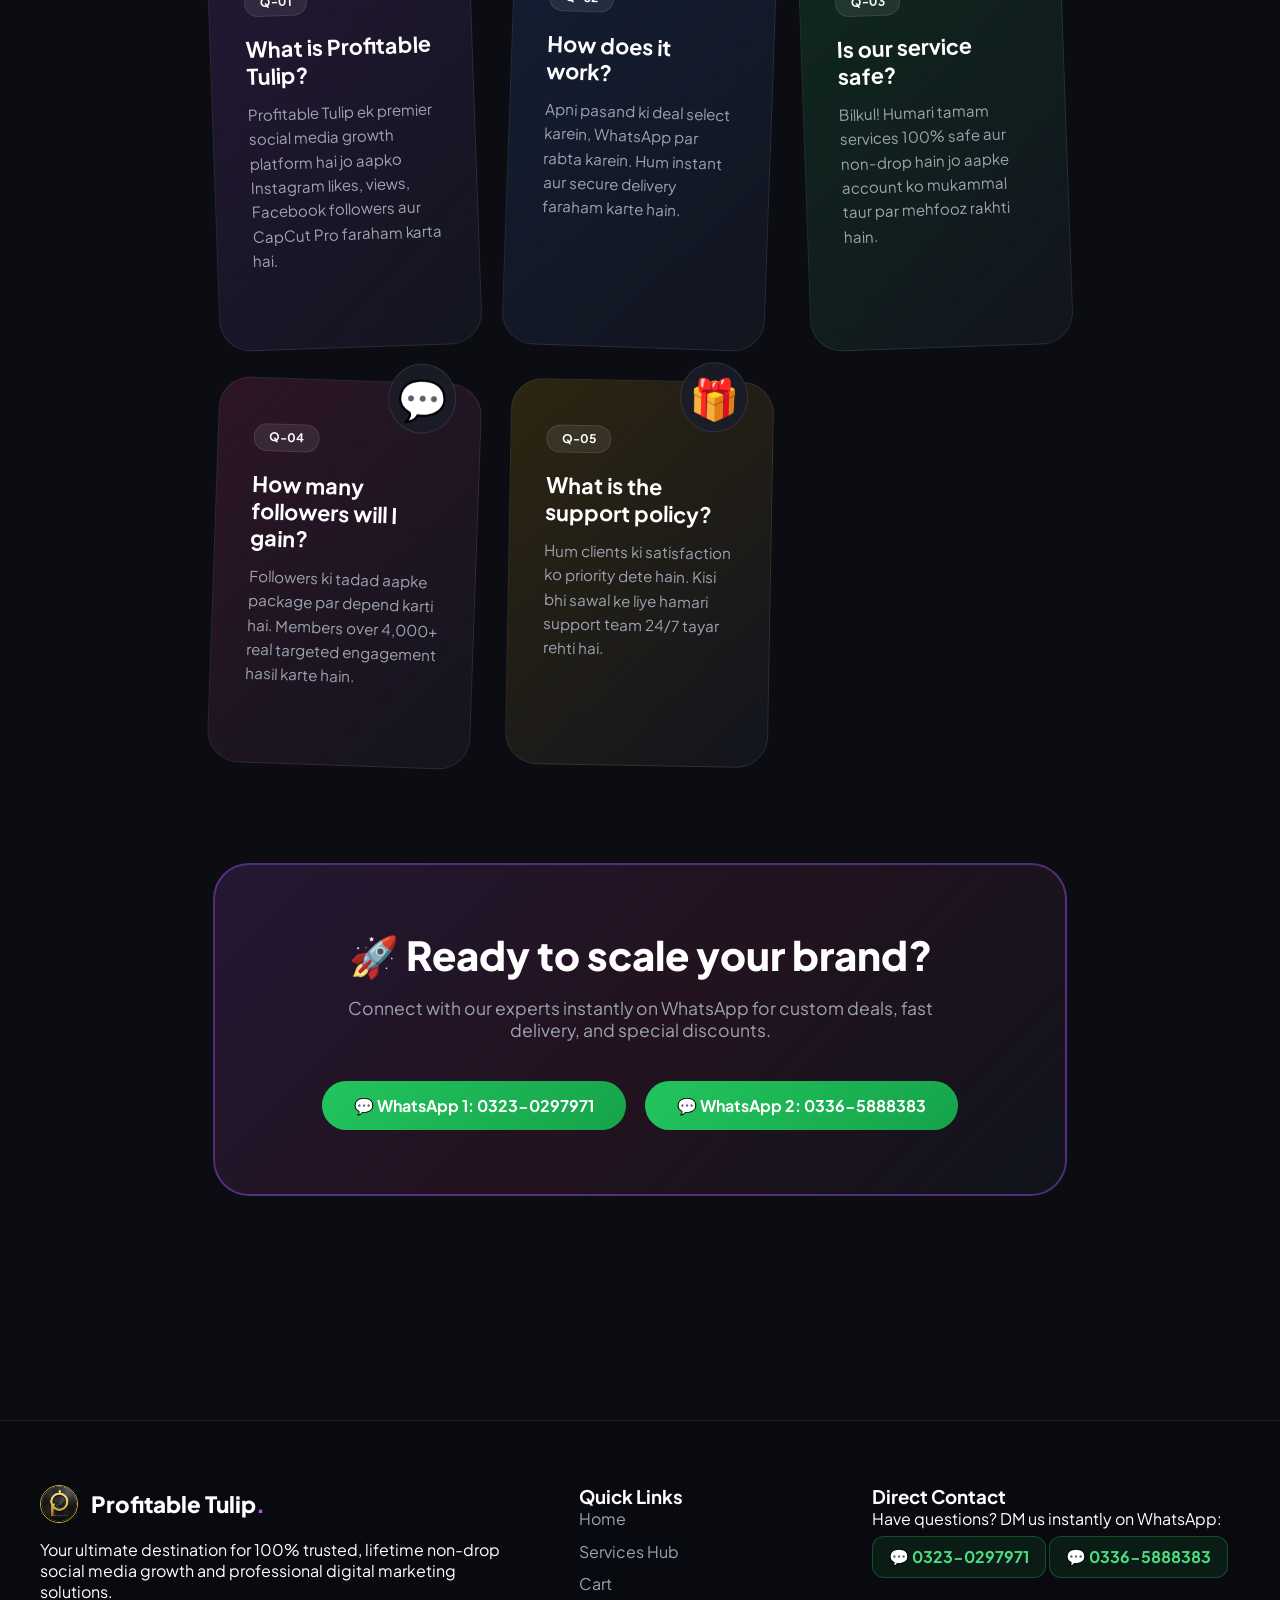
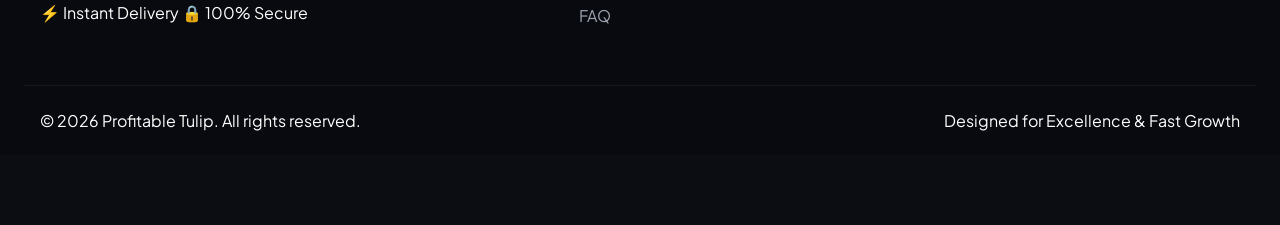
==== commit 1a13a7ec: "Update index.html" ====
--- a/index.html
+++ b/index.html
@@ -78,13 +78,7 @@
           <a href="https://wa.me/923230297971" target="_blank" class="btn-hero-secondary">Chat with Expert</a>
         </div>
 
-        <!-- 3D Video Replacement Section with Structured Floating Emojis -->
-        <div class="interactive-mockup-wrapper" style="margin-top: 3rem; position: relative;">
-          <div class="floating-element shape-1" style="position: absolute; top: -15px; left: -15px; z-index: 10; animation: floatGlow 3s ease-in-out infinite;">🌷</div>
-          <div class="floating-element heart-1" style="position: absolute; top: 25%; right: -25px; z-index: 10; animation: floatGlow 2.5s ease-in-out infinite;">💖</div>
-          <div class="floating-element shape-2" style="position: absolute; bottom: 30%; left: -25px; z-index: 10; animation: floatGlow 3.5s ease-in-out infinite;">⚡</div>
-          <div class="floating-element heart-2" style="position: absolute; bottom: -10px; right: 5px; z-index: 10; animation: floatGlow 4s ease-in-out infinite;">🔥</div>
-
+        
           <div class="phone-mockup-card" style="padding: 0; overflow: hidden; background: transparent; border: 2px solid rgba(192, 132, 252, 0.3); box-shadow: 0 20px 40px rgba(0,0,0,0.5);">
             <video autoplay muted loop playsinline style="width: 100%; height: auto; display: block; border-radius: 16px;">
               <source src="animation.mp4" type="video/mp4">
